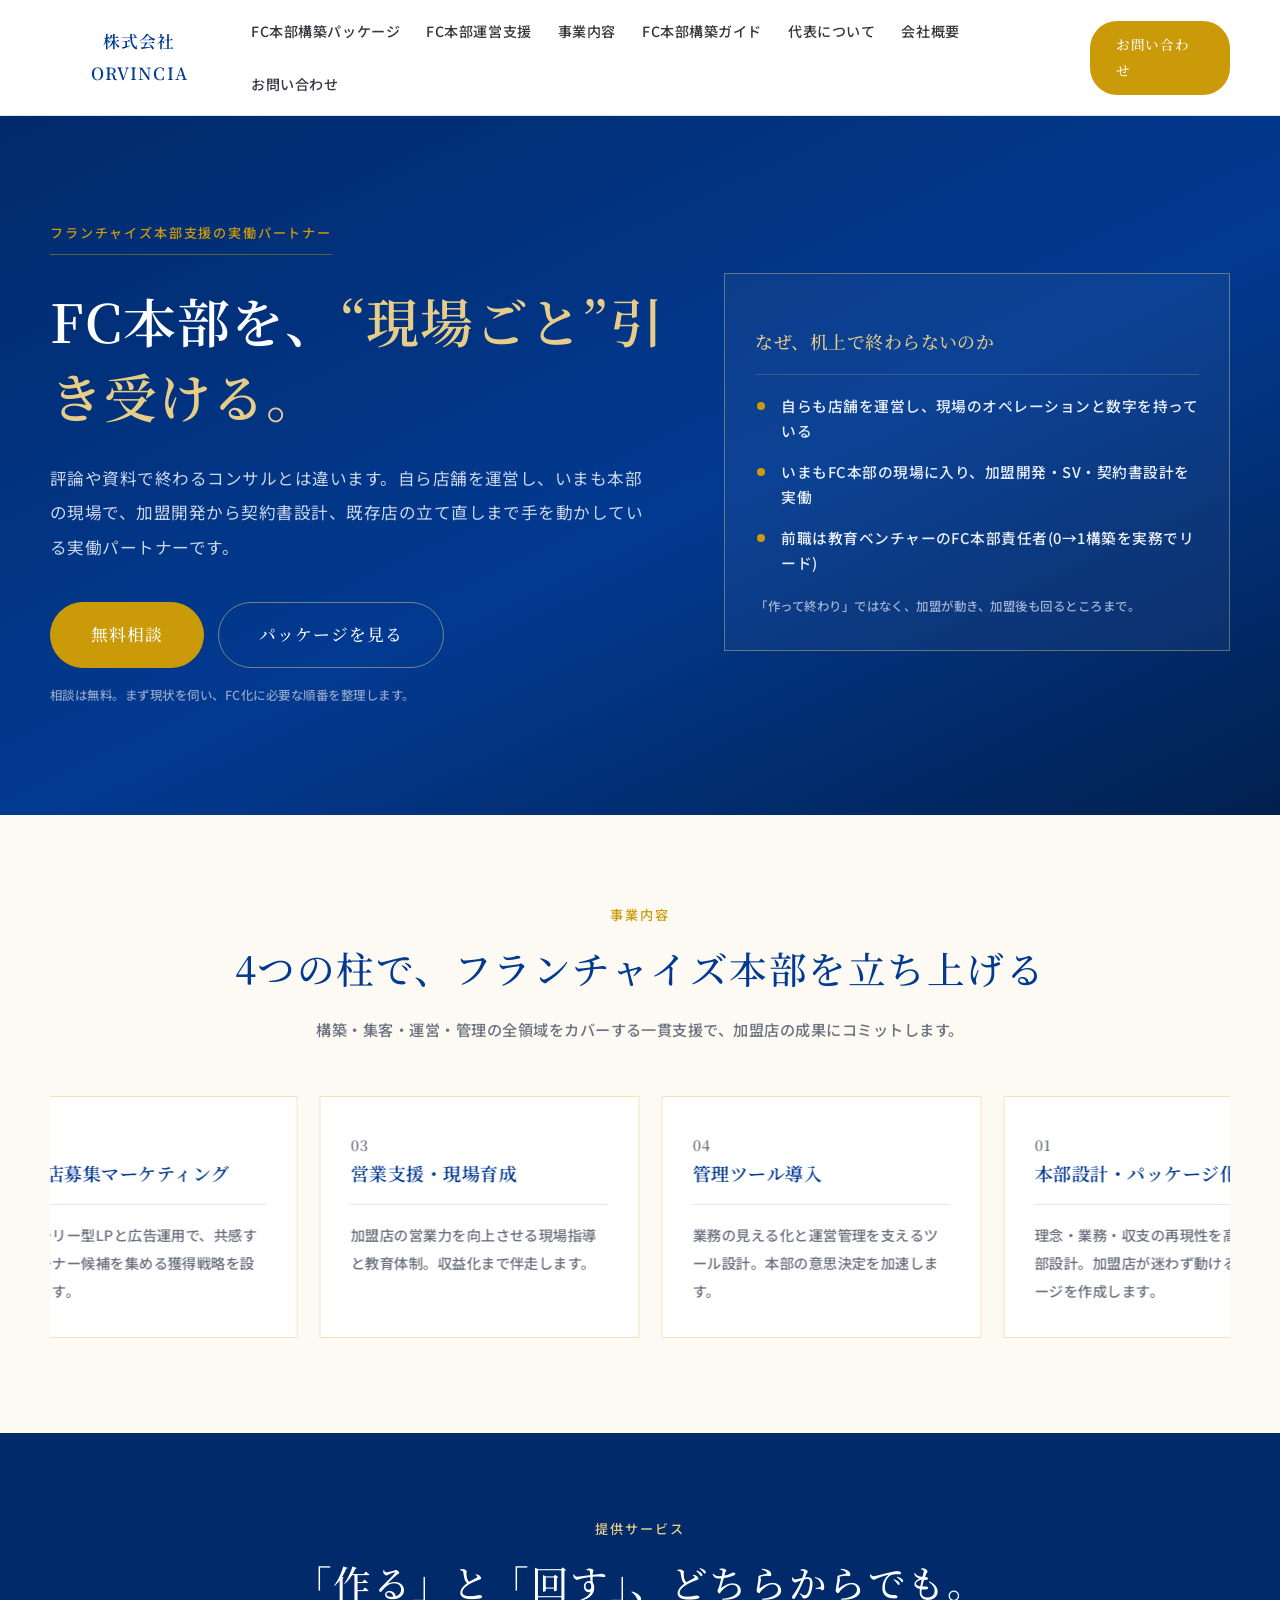
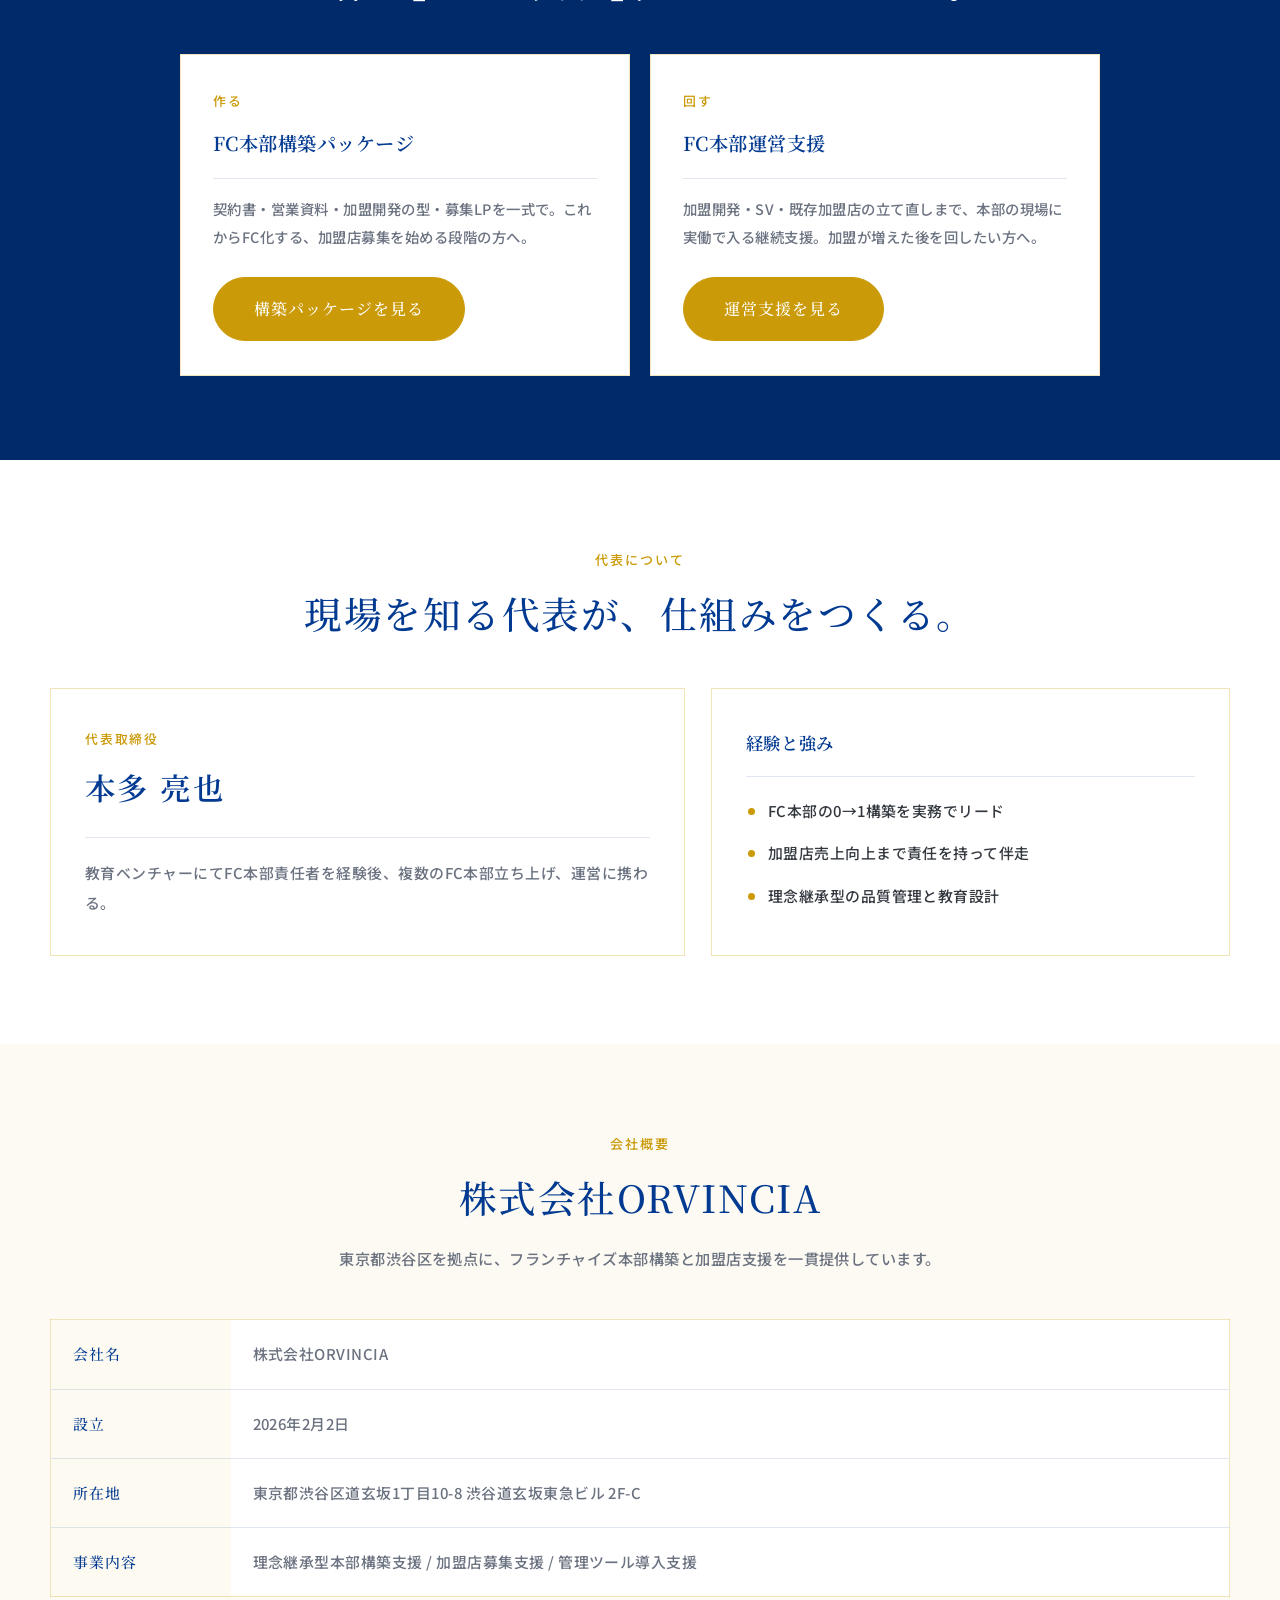
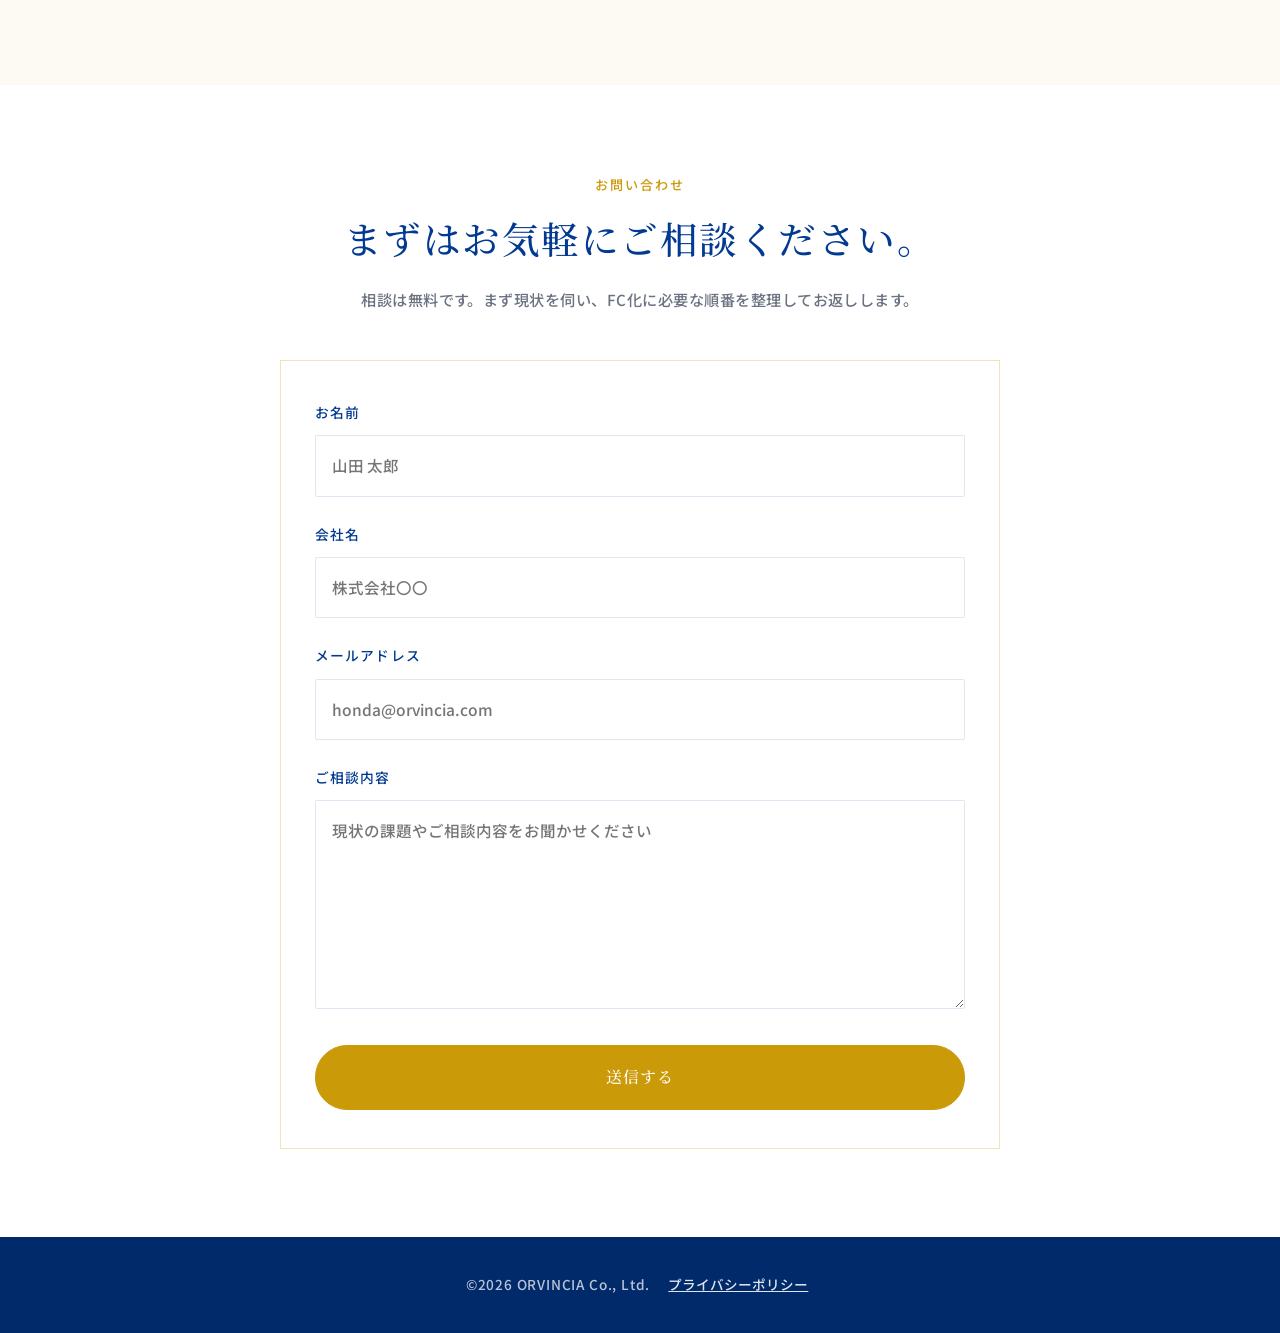
==== index.html @ 52ae0c27 "初記事公開: フランチャイズ本部の作り方(1店舗からの現実版・10ステップ) Co-Authored-By: Claude Fable 5 <noreply@anthropic.com>" ====
<!DOCTYPE html>
<html lang="ja">

<head>
  <meta charset="utf-8">
  <meta name="viewport" content="width=device-width, initial-scale=1">
  <title>フランチャイズ本部構築・運営支援を1店舗から | 株式会社ORVINCIA</title>
  <meta name="description" content="1〜数店舗からのフランチャイズ化を、契約書・営業資料・加盟開発まで実働で支援。コンサルでも制作代行でもなく、いまFC本部の現場で手を動かしている実働パートナーです。相談無料。">
  <link rel="canonical" href="https://orvincia.com/">
  <meta property="og:type" content="website">
  <meta property="og:title" content="フランチャイズ本部構築・運営支援を1店舗から | 株式会社ORVINCIA">
  <meta property="og:description" content="1〜数店舗からのフランチャイズ化を、契約書・営業資料・加盟開発まで実働で支援。相談無料。">
  <meta property="og:url" content="https://orvincia.com/">
  <meta property="og:site_name" content="株式会社ORVINCIA">
  <script type="application/ld+json">
  {
    "@context": "https://schema.org",
    "@type": "Organization",
    "name": "株式会社ORVINCIA",
    "url": "https://orvincia.com/",
    "description": "フランチャイズ本部構築・運営支援。1〜数店舗の事業者のFC化を契約書・営業資料・加盟開発まで実働で支援。",
    "foundingDate": "2026-02-02",
    "address": {
      "@type": "PostalAddress",
      "addressLocality": "渋谷区",
      "addressRegion": "東京都",
      "streetAddress": "道玄坂1丁目10-8 渋谷道玄坂東急ビル 2F-C"
    },
    "founder": { "@type": "Person", "name": "本多 亮也" },
    "contactPoint": { "@type": "ContactPoint", "email": "honda@orvincia.com", "contactType": "customer support" }
  }
  </script>
  <link rel="preconnect" href="https://fonts.googleapis.com">
  <link rel="preconnect" href="https://fonts.gstatic.com" crossorigin>
  <link href="https://fonts.googleapis.com/css2?family=Noto+Sans+JP:wght@400;500;700&family=Noto+Serif+JP:wght@400;500;600;700&display=swap" rel="stylesheet">
  <style>
    :root {
      color-scheme: light;
      font-family: "Noto Sans JP", sans-serif;
      --white: #ffffff;
      --navy: #023a91;
      --navy-d: #012a6b;
      --gold: #cb9a08;
      --gold-dark: #a67f06;
      --gold-light: #e7cd88;
      --ink: #33383f;
      --ink-soft: #6b7280;
      --iv1: #fcfaf2;
      --iv2: #faf5e6;
      --iv3: #fdfaf2;
      --line: rgba(2, 58, 145, 0.12);
      --gold-line: rgba(203, 154, 8, 0.4);
      --gold-line-soft: rgba(203, 154, 8, 0.28);
      --muted: #fdfaf2;
      --border: rgba(2, 58, 145, 0.12);
    }

    * {
      box-sizing: border-box;
    }

    html,
    body {
      margin: 0;
      min-height: 100%;
      background: var(--white);
      color: var(--ink);
      scroll-behavior: smooth;
      text-rendering: optimizeLegibility;
    }

    body {
      font-size: 16px;
      font-weight: 500;
      line-height: 1.9;
      letter-spacing: 0.03em;
      -webkit-font-smoothing: antialiased;
    }

    button,
    input,
    textarea {
      font: inherit;
    }

    a {
      color: inherit;
      text-decoration: none;
    }

    .page-width {
      width: min(1180px, calc(100% - 32px));
      margin: 0 auto;
    }

    header {
      position: sticky;
      top: 0;
      z-index: 50;
      backdrop-filter: saturate(180%) blur(8px);
      background: rgba(255, 255, 255, 0.95);
      border-bottom: 1px solid var(--line);
    }

    .header-inner {
      display: flex;
      align-items: center;
      justify-content: space-between;
      gap: 22px;
      padding: 18px 0;
    }

    .logo {
      font-family: "Noto Serif JP", serif;
      font-size: 1.05rem;
      font-weight: 600;
      letter-spacing: 0.06em;
      color: var(--navy);
      border: none;
      background: transparent;
      cursor: pointer;
    }

    .nav-links {
      display: flex;
      flex-wrap: wrap;
      gap: 26px;
      font-size: 0.88rem;
      font-weight: 500;
      letter-spacing: 0.04em;
      color: var(--ink);
    }

    .nav-links a {
      color: var(--ink);
    }

    .nav-links a:hover {
      color: var(--gold);
    }

    .nav-group-label { display: none; }

    .nav-service { color: var(--gold); font-weight: 500; }

    .header-cta {
      display: inline-flex;
      align-items: center;
      justify-content: center;
      gap: 8px;
      border-radius: 2em;
      background: var(--gold);
      color: var(--white);
      padding: 11px 26px;
      font-family: "Noto Serif JP", serif;
      font-size: 0.85rem;
      font-weight: 500;
      letter-spacing: 0.06em;
    }

    .hamburger {
      display: none;
      flex-direction: column;
      justify-content: center;
      gap: 5px;
      width: 34px;
      height: 34px;
      padding: 5px;
      background: transparent;
      border: none;
      cursor: pointer;
    }

    .hamburger span {
      display: block;
      width: 24px;
      height: 2px;
      background: var(--navy);
      border-radius: 2px;
      transition: transform 0.25s ease, opacity 0.2s ease;
    }

    .hamburger.open span:nth-child(1) { transform: translateY(7px) rotate(45deg); }
    .hamburger.open span:nth-child(2) { opacity: 0; }
    .hamburger.open span:nth-child(3) { transform: translateY(-7px) rotate(-45deg); }

    main {
      overflow: hidden;
    }

    .fv-hero {
      background: linear-gradient(155deg, #012a6b 0%, #023a91 55%, #01204f 100%);
      color: #ffffff;
      position: relative;
      overflow: hidden;
    }

    .fv-hero .fv-watermark {
      position: absolute;
      top: -5%;
      right: -2%;
      font-family: "Cormorant Garamond", serif;
      font-weight: 600;
      font-size: 32vw;
      line-height: 0.8;
      color: rgba(231, 205, 136, 0.06);
      pointer-events: none;
      user-select: none;
    }

    .fv-inner {
      position: relative;
      display: grid;
      gap: 48px;
      padding: 68px 0 82px;
    }

    .fv-kicker {
      display: inline-block;
      font-family: "Noto Sans JP", sans-serif;
      font-weight: 500;
      font-size: 0.82rem;
      letter-spacing: 0.14em;
      color: var(--gold);
      border-bottom: 1px solid rgba(203, 154, 8, 0.45);
      padding-bottom: 8px;
      margin-bottom: 28px;
    }

    .fv-h1 {
      margin: 0;
      font-family: "Noto Serif JP", serif;
      font-weight: 600;
      font-size: clamp(1.9rem, 5.4vw, 3.3rem);
      line-height: 1.42;
      letter-spacing: 0.02em;
    }

    .fv-h1 .g { color: #e7cd88; }

    .fv-sub {
      margin: 28px 0 0;
      font-size: clamp(0.92rem, 2.2vw, 1.04rem);
      line-height: 2.05;
      color: #cdd7ea;
      max-width: 600px;
      font-weight: 400;
    }

    .fv-cta {
      display: flex;
      flex-wrap: wrap;
      gap: 14px;
      margin-top: 38px;
    }

    .fv-btn {
      display: inline-block;
      font-family: "Noto Serif JP", serif;
      font-weight: 500;
      font-size: 1.05rem;
      letter-spacing: 0.06em;
      padding: 16px 40px;
      border-radius: 2em;
      background: var(--gold);
      color: #ffffff;
      border: 1px solid var(--gold);
      cursor: pointer;
      transition: background 0.2s ease;
    }

    .fv-btn:hover { background: var(--gold-dark); border-color: var(--gold-dark); }

    .fv-btn.ghost {
      background: transparent;
      border-color: rgba(231, 205, 136, 0.5);
      color: #ffffff;
    }

    .fv-note {
      margin: 16px 0 0;
      font-size: 0.78rem;
      color: #8ea1c6;
      letter-spacing: 0.04em;
    }

    .fv-cred {
      border: 1px solid rgba(231, 205, 136, 0.4);
      background: rgba(255, 255, 255, 0.04);
      padding: 32px 30px;
    }

    .fv-cred .k {
      font-family: "Noto Serif JP", serif;
      font-weight: 500;
      font-size: 1.12rem;
      color: #e7cd88;
      padding-bottom: 16px;
      margin-bottom: 18px;
      border-bottom: 1px solid rgba(231, 205, 136, 0.2);
    }

    .fv-cred ul { list-style: none; display: grid; gap: 16px; padding: 0; margin: 0; }

    .fv-cred li {
      position: relative;
      padding-left: 26px;
      font-size: 0.92rem;
      line-height: 1.7;
      color: #eaf0fb;
    }

    .fv-cred li::before {
      content: "";
      position: absolute;
      left: 2px;
      top: 9px;
      width: 8px;
      height: 8px;
      border-radius: 50%;
      background: var(--gold);
    }

    .fv-cred .note {
      margin: 20px 0 0;
      font-size: 0.78rem;
      color: #9fb0d3;
      line-height: 1.8;
    }

    @media (min-width: 900px) {
      .fv-inner {
        grid-template-columns: 1.1fr 0.9fr;
        align-items: center;
        gap: 56px;
        padding: 100px 0 108px;
      }
    }

    /* ===== sections ===== */
    main > section { padding: 88px 0; }
    .fv-hero { padding: 0; }
    .bg-iv1 { background: var(--iv1); }
    .bg-iv2 { background: var(--iv2); }

    .sec-head { text-align: center; margin-bottom: 46px; }

    .section-title {
      display: block;
      margin: 0 0 12px;
      font-size: 0.82rem;
      font-weight: 500;
      letter-spacing: 0.14em;
      color: var(--gold);
    }

    .section-headline {
      margin: 0;
      font-family: "Noto Serif JP", serif;
      font-weight: 500;
      font-size: clamp(1.5rem, 5vw, 2.35rem);
      line-height: 1.5;
      letter-spacing: 0.04em;
      color: var(--navy);
    }

    .section-subtitle {
      margin: 18px auto 0;
      max-width: 660px;
      color: var(--ink-soft);
      font-size: 0.95rem;
      line-height: 1.95;
    }

    /* ===== gold pill button ===== */
    .btn-gold {
      display: inline-block;
      background: var(--gold);
      color: var(--white);
      font-family: "Noto Serif JP", serif;
      font-weight: 500;
      font-size: 1rem;
      letter-spacing: 0.06em;
      padding: 16px 40px;
      border-radius: 2em;
      border: 1px solid var(--gold);
      cursor: pointer;
      white-space: nowrap;
      transition: background 0.2s ease;
    }

    .btn-gold:hover { background: var(--gold-dark); border-color: var(--gold-dark); }

    /* ===== carousel ===== */
    .carousel-wrapper {
      position: relative;
      overflow: hidden;
      padding: 6px 0;
      touch-action: pan-y;
      cursor: grab;
    }

    .carousel-track {
      display: flex;
      gap: 22px;
      transform: translateX(0);
      will-change: transform;
    }

    .carousel-card {
      min-width: 320px;
      max-width: 320px;
      padding: 34px 30px 32px;
      background: var(--white);
      border: 1px solid var(--gold-line-soft);
      display: flex;
      flex-direction: column;
    }

    .carousel-number {
      margin: 0 0 14px;
      font-family: "Noto Serif JP", serif;
      font-weight: 600;
      font-size: 1.5rem;
      letter-spacing: 0.08em;
      color: var(--gold);
    }

    .carousel-card h3 {
      margin: 0 0 16px;
      padding-bottom: 16px;
      border-bottom: 1px solid var(--line);
      font-family: "Noto Serif JP", serif;
      font-weight: 600;
      font-size: 1.14rem;
      line-height: 1.6;
      color: var(--navy);
    }

    .carousel-card p {
      margin: 0;
      color: var(--ink-soft);
      font-size: 0.9rem;
      line-height: 1.95;
    }

    /* ===== CTA band ===== */
    .cta-band { background: var(--navy-d); color: var(--white); padding: 58px 0; }

    .cta-band-inner {
      display: flex;
      flex-wrap: wrap;
      gap: 28px;
      align-items: center;
      justify-content: space-between;
    }

    .cta-band .section-title { color: var(--gold-light); }

    .cta-band .t {
      margin: 0 0 12px;
      font-family: "Noto Serif JP", serif;
      font-weight: 500;
      font-size: clamp(1.24rem, 3.4vw, 1.72rem);
      line-height: 1.6;
      letter-spacing: 0.03em;
    }

    .cta-band .t .g { color: var(--gold-light); }

    .cta-band .d {
      margin: 0;
      max-width: 620px;
      color: #c8d3ea;
      font-size: 0.9rem;
      line-height: 1.95;
    }

    /* ===== services band ===== */
    .svc-band { background: var(--navy-d); color: #fff; padding: 84px 0; }
    .svc-band .sec-head { text-align: center; margin-bottom: 44px; }
    .svc-band .section-title { color: var(--gold-light); }
    .svc-band .section-headline { color: #fff; }
    .svc-grid { display: grid; gap: 20px; max-width: 920px; margin: 0 auto; }
    .svc-card {
      background: #fff;
      border: 1px solid var(--gold-line-soft);
      padding: 34px 32px;
      display: flex;
      flex-direction: column;
      align-items: flex-start;
    }
    .svc-card .k {
      font-size: 0.8rem;
      letter-spacing: 0.14em;
      color: var(--gold);
      margin-bottom: 12px;
    }
    .svc-card h3 {
      margin: 0 0 16px;
      padding-bottom: 16px;
      border-bottom: 1px solid var(--line);
      width: 100%;
      font-family: "Noto Serif JP", serif;
      font-weight: 600;
      font-size: 1.2rem;
      color: var(--navy);
    }
    .svc-card p {
      margin: 0 0 26px;
      color: var(--ink-soft);
      font-size: 0.9rem;
      line-height: 1.95;
      flex: 1;
    }
    @media (min-width: 760px) {
      .svc-grid { grid-template-columns: 1fr 1fr; }
    }

    /* ===== rep / cards ===== */
    .rep-grid {
      display: grid;
      grid-template-columns: 1.1fr 0.9fr;
      gap: 26px;
      align-items: stretch;
    }

    .rep-card,
    .company-card,
    .contact-card {
      padding: 38px 34px;
      background: var(--white);
      border: 1px solid var(--gold-line-soft);
    }

    .rep-position {
      margin: 0 0 8px;
      font-size: 0.8rem;
      letter-spacing: 0.14em;
      color: var(--gold);
    }

    .rep-name {
      margin: 0 0 20px;
      padding-bottom: 20px;
      border-bottom: 1px solid var(--line);
      font-family: "Noto Serif JP", serif;
      font-weight: 600;
      font-size: 1.9rem;
      letter-spacing: 0.08em;
      color: var(--navy);
    }

    .rep-card p:last-child {
      margin: 0;
      color: var(--ink-soft);
      font-size: 0.93rem;
      line-height: 2;
    }

    .card-label {
      margin: 0 0 20px;
      padding-bottom: 16px;
      border-bottom: 1px solid var(--line);
      font-family: "Noto Serif JP", serif;
      font-weight: 600;
      font-size: 1.08rem;
      letter-spacing: 0.04em;
      color: var(--navy);
    }

    .gold-list { list-style: none; margin: 0; padding: 0; display: grid; gap: 15px; }

    .gold-list li {
      position: relative;
      padding-left: 22px;
      color: var(--ink);
      font-size: 0.93rem;
      line-height: 1.85;
    }

    .gold-list li::before {
      content: "";
      position: absolute;
      left: 2px;
      top: 11px;
      width: 7px;
      height: 7px;
      border-radius: 50%;
      background: var(--gold);
    }

    /* ===== table ===== */
    table {
      width: 100%;
      border-collapse: collapse;
      background: var(--white);
      border: 1px solid var(--gold-line-soft);
    }

    th,
    td {
      padding: 20px 22px;
      text-align: left;
      border-bottom: 1px solid var(--line);
      font-size: 0.93rem;
      line-height: 1.9;
    }

    tr:last-child th,
    tr:last-child td { border-bottom: none; }

    th {
      width: 180px;
      font-family: "Noto Serif JP", serif;
      font-weight: 500;
      letter-spacing: 0.06em;
      color: var(--navy);
      background: var(--iv3);
    }

    td { color: var(--ink-soft); }

    /* ===== form ===== */
    .contact-card label {
      display: block;
      margin-bottom: 10px;
      font-size: 0.86rem;
      font-weight: 500;
      letter-spacing: 0.08em;
      color: var(--navy);
    }

    .input-field {
      width: 100%;
      min-height: 52px;
      margin-bottom: 24px;
      border-radius: 2px;
      border: 1px solid var(--line);
      padding: 15px 16px;
      font-size: 0.97rem;
      color: var(--ink);
      background: var(--white);
      resize: vertical;
    }

    .input-field:focus {
      outline: none;
      border-color: var(--gold);
      box-shadow: 0 0 0 3px rgba(203, 154, 8, 0.14);
    }

    .form-button { width: 100%; margin-top: 4px; }

    /* ===== footer ===== */
    .footer {
      padding: 34px 0;
      background: var(--navy-d);
      color: rgba(255, 255, 255, 0.72);
      text-align: center;
      font-size: 0.85rem;
      letter-spacing: 0.06em;
    }

    .footer-link {
      border: none;
      background: none;
      color: rgba(255, 255, 255, 0.88);
      font: inherit;
      cursor: pointer;
      text-decoration: underline;
    }

    .footer-link:hover { color: var(--gold-light); }

    .modal-overlay {
      position: fixed;
      inset: 0;
      background: rgba(15, 23, 42, 0.64);
      display: flex;
      align-items: center;
      justify-content: center;
      z-index: 80;
      padding: 20px;
    }

    .modal-panel {
      width: min(760px, 100%);
      max-height: 90vh;
      overflow-y: auto;
      background: #ffffff;
      border-radius: 28px;
      padding: 32px;
      box-shadow: 0 28px 80px rgba(15, 23, 42, 0.18);
    }

    .modal-close {
      border: none;
      background: none;
      color: rgba(15, 23, 42, 0.7);
      font-size: 1.1rem;
      cursor: pointer;
      position: absolute;
      right: 22px;
      top: 22px;
    }

    .modal-panel h2,
    .modal-panel h3 {
      margin: 0 0 16px;
      font-family: "Noto Serif JP", serif;
      font-weight: 600;
      color: var(--navy);
    }

    .modal-panel p,
    .modal-panel li {
      color: var(--ink);
      line-height: 1.9;
    }

    .modal-panel ul {
      margin: 12px 0 0;
      padding-left: 1.2rem;
    }

    .fade-in {
      opacity: 0;
      transform: translateY(24px);
      transition: opacity 0.8s ease, transform 0.8s ease;
    }

    .fade-in.visible {
      opacity: 1;
      transform: translateY(0);
    }

    @keyframes slide {
      from {
        transform: translateX(0);
      }
      to {
        transform: translateX(-50%);
      }
    }

    @keyframes pulse-ring {
      0% {
        transform: scale(0.96);
        opacity: 0.72;
      }
      50% {
        transform: scale(1.05);
        opacity: 0.32;
      }
      100% {
        transform: scale(0.96);
        opacity: 0.72;
      }
    }

    @media (max-width: 980px) {
      .rep-grid {
        grid-template-columns: 1fr;
      }

      .carousel-card {
        min-width: 100%;
      }
    }

    @media (max-width: 720px) {
      .header-inner {
        flex-direction: row;
        align-items: center;
        justify-content: space-between;
        padding: 14px 0;
      }

      .hamburger { display: flex; }

      .header-cta { display: none; }

      .nav-links {
        position: absolute;
        top: 100%;
        left: 0;
        right: 0;
        flex-direction: column;
        gap: 0;
        background: #ffffff;
        border-bottom: 1px solid var(--border);
        box-shadow: 0 22px 44px rgba(15, 23, 42, 0.10);
        padding: 4px 0;
        max-height: 0;
        overflow: hidden;
        opacity: 0;
        visibility: hidden;
        transition: max-height 0.3s ease, opacity 0.25s ease;
      }

      .nav-links.open {
        max-height: 470px;
        opacity: 1;
        visibility: visible;
      }

      .nav-links a {
        padding: 15px 24px;
        border-top: 1px solid var(--border);
      }

      .nav-links a:first-child { border-top: none; }

      .nav-group-label {
        display: block;
        padding: 15px 24px 4px;
        font-size: 0.72rem;
        font-weight: 500;
        letter-spacing: 0.12em;
        color: var(--ink-soft);
      }

      .nav-links a.nav-service {
        border-top: none;
        padding-top: 4px;
        color: var(--gold);
      }

      .nav-links a.nav-service::after { content: " →"; }

      main > section { padding: 62px 0; }

      .rep-card,
      .company-card,
      .contact-card { padding: 30px 24px; }

      .cta-band-inner { gap: 22px; }

      th, td { display: block; width: 100%; }
      th { border-bottom: none; padding-bottom: 6px; }
      td { padding-top: 0; }
    }
  </style>
</head>

<body>
  <header>
    <div class="page-width header-inner">
      <button class="logo" onclick="window.scrollTo({ top: 0, behavior: 'smooth' })">株式会社ORVINCIA</button>
      <button class="hamburger" id="hamburger" aria-label="メニュー" aria-expanded="false" onclick="toggleMenu()"><span></span><span></span><span></span></button>
      <nav class="nav-links" id="navLinks">
        <span class="nav-group-label">提供サービス</span>
        <a href="/fc-package/" class="nav-service">FC本部構築パッケージ</a>
        <a href="/fc-support/" class="nav-service">FC本部運営支援</a>
        <a href="#services" onclick="closeMenu()">事業内容</a>
        <a href="/guide/">FC本部構築ガイド</a>
        <a href="#rep" onclick="closeMenu()">代表について</a>
        <a href="#company" onclick="closeMenu()">会社概要</a>
        <a href="#contact" onclick="closeMenu()">お問い合わせ</a>
      </nav>
      <a href="#contact" class="header-cta">お問い合わせ</a>
    </div>
  </header>

  <main>
    <section class="fv-hero">
      <div class="page-width fv-inner">
        <div>
          <span class="fv-kicker">フランチャイズ本部支援の実働パートナー</span>
          <h1 class="fv-h1">FC本部を、<span class="g">&ldquo;現場ごと&rdquo;引き受ける。</span></h1>
          <p class="fv-sub">評論や資料で終わるコンサルとは違います。自ら店舗を運営し、いまも本部の現場で、加盟開発から契約書設計、既存店の立て直しまで手を動かしている実働パートナーです。</p>
          <div class="fv-cta">
            <button class="fv-btn" onclick="document.getElementById('contact').scrollIntoView({ behavior: 'smooth' })">無料相談</button>
            <a class="fv-btn ghost" href="/fc-package/">パッケージを見る</a>
          </div>
          <p class="fv-note">相談は無料。まず現状を伺い、FC化に必要な順番を整理します。</p>
        </div>
        <div class="fv-cred">
          <p class="k">なぜ、机上で終わらないのか</p>
          <ul>
            <li>自らも店舗を運営し、現場のオペレーションと数字を持っている</li>
            <li>いまもFC本部の現場に入り、加盟開発・SV・契約書設計を実働</li>
            <li>前職は教育ベンチャーのFC本部責任者(0→1構築を実務でリード)</li>
          </ul>
          <p class="note">「作って終わり」ではなく、加盟が動き、加盟後も回るところまで。</p>
        </div>
      </div>
    </section>

    <section id="services" class="bg-iv1">
      <div class="page-width">
        <div class="fade-in sec-head">
          <span class="section-title">事業内容</span>
          <h2 class="section-headline">4つの柱で、フランチャイズ本部を立ち上げる</h2>
          <p class="section-subtitle">構築・集客・運営・管理の全領域をカバーする一貫支援で、加盟店の成果にコミットします。</p>
        </div>

        <div class="carousel-wrapper fade-in">
          <div class="carousel-track" id="carousel-track">
            <article class="carousel-card">
              <p class="carousel-number">01</p>
              <h3>本部設計・パッケージ化</h3>
              <p>理念・業務・収支の再現性を高める本部設計。加盟店が迷わず動けるパッケージを作成します。</p>
            </article>
            <article class="carousel-card">
              <p class="carousel-number">02</p>
              <h3>加盟店募集マーケティング</h3>
              <p>ストーリー型LPと広告運用で、共感するオーナー候補を集める獲得戦略を設計します。</p>
            </article>
            <article class="carousel-card">
              <p class="carousel-number">03</p>
              <h3>営業支援・現場育成</h3>
              <p>加盟店の営業力を向上させる現場指導と教育体制。収益化まで伴走します。</p>
            </article>
            <article class="carousel-card">
              <p class="carousel-number">04</p>
              <h3>管理ツール導入</h3>
              <p>業務の見える化と運営管理を支えるツール設計。本部の意思決定を加速します。</p>
            </article>
            <article class="carousel-card">
              <p class="carousel-number">01</p>
              <h3>本部設計・パッケージ化</h3>
              <p>理念・業務・収支の再現性を高める本部設計。加盟店が迷わず動けるパッケージを作成します。</p>
            </article>
            <article class="carousel-card">
              <p class="carousel-number">02</p>
              <h3>加盟店募集マーケティング</h3>
              <p>ストーリー型LPと広告運用で、共感するオーナー候補を集める獲得戦略を設計します。</p>
            </article>
          </div>
        </div>
      </div>
    </section>

    <section class="svc-band">
      <div class="page-width">
        <div class="fade-in sec-head">
          <span class="section-title">提供サービス</span>
          <h2 class="section-headline">「作る」と「回す」、どちらからでも。</h2>
        </div>
        <div class="svc-grid fade-in">
          <div class="svc-card">
            <span class="k">作る</span>
            <h3>FC本部構築パッケージ</h3>
            <p>契約書・営業資料・加盟開発の型・募集LPを一式で。これからFC化する、加盟店募集を始める段階の方へ。</p>
            <a href="/fc-package/" class="btn-gold">構築パッケージを見る</a>
          </div>
          <div class="svc-card">
            <span class="k">回す</span>
            <h3>FC本部運営支援</h3>
            <p>加盟開発・SV・既存加盟店の立て直しまで、本部の現場に実働で入る継続支援。加盟が増えた後を回したい方へ。</p>
            <a href="/fc-support/" class="btn-gold">運営支援を見る</a>
          </div>
        </div>
      </div>
    </section>

    <section id="rep">
      <div class="page-width">
        <div class="fade-in sec-head">
          <span class="section-title">代表について</span>
          <h2 class="section-headline">現場を知る代表が、仕組みをつくる。</h2>
        </div>
        <div class="rep-grid fade-in">
          <div class="rep-card">
            <p class="rep-position">代表取締役</p>
            <p class="rep-name">本多 亮也</p>
            <p>教育ベンチャーにてFC本部責任者を経験後、複数のFC本部立ち上げ、運営に携わる。</p>
          </div>
          <div class="company-card">
            <p class="card-label">経験と強み</p>
            <ul class="gold-list">
              <li>FC本部の0→1構築を実務でリード</li>
              <li>加盟店売上向上まで責任を持って伴走</li>
              <li>理念継承型の品質管理と教育設計</li>
            </ul>
          </div>
        </div>
      </div>
    </section>

    <section id="company" class="bg-iv1">
      <div class="page-width">
        <div class="fade-in sec-head">
          <span class="section-title">会社概要</span>
          <h2 class="section-headline">株式会社ORVINCIA</h2>
          <p class="section-subtitle">東京都渋谷区を拠点に、フランチャイズ本部構築と加盟店支援を一貫提供しています。</p>
        </div>
        <div class="fade-in">
          <table>
            <tr><th>会社名</th><td>株式会社ORVINCIA</td></tr>
            <tr><th>設立</th><td>2026年2月2日</td></tr>
            <tr><th>所在地</th><td>東京都渋谷区道玄坂1丁目10-8 渋谷道玄坂東急ビル 2F-C</td></tr>
            <tr><th>事業内容</th><td>理念継承型本部構築支援 / 加盟店募集支援 / 管理ツール導入支援</td></tr>
          </table>
        </div>
      </div>
    </section>

    <section id="contact">
      <div class="page-width">
        <div class="fade-in sec-head">
          <span class="section-title">お問い合わせ</span>
          <h2 class="section-headline">まずはお気軽にご相談ください。</h2>
          <p class="section-subtitle">相談は無料です。まず現状を伺い、FC化に必要な順番を整理してお返しします。</p>
        </div>
        <div class="fade-in contact-card" style="max-width:720px;margin:0 auto">
          <form action="https://formspree.io/f/mkoplpod" method="POST">
            <label for="name">お名前</label>
            <input id="name" class="input-field" type="text" name="name" placeholder="山田 太郎" required>

            <label for="company">会社名</label>
            <input id="company" class="input-field" type="text" name="company" placeholder="株式会社〇〇">

            <label for="email">メールアドレス</label>
            <input id="email" class="input-field" type="email" name="email" placeholder="honda@orvincia.com" required>

            <label for="message">ご相談内容</label>
            <textarea id="message" class="input-field" name="message" rows="6" placeholder="現状の課題やご相談内容をお聞かせください" required></textarea>

            <button type="submit" class="btn-gold form-button">送信する</button>
          </form>
        </div>
      </div>
    </section>
  </main>

  <footer class="footer">
    <div class="page-width" style="display:flex;flex-wrap:wrap;align-items:center;justify-content:center;gap:12px;">©2026 ORVINCIA Co., Ltd. <button class="footer-link" onclick="openPrivacyModal()">プライバシーポリシー</button></div>
  </footer>

  <div id="modal-container"></div>

  <script>
    function toggleMenu() {
      var h = document.getElementById('hamburger');
      var n = document.getElementById('navLinks');
      var open = n.classList.toggle('open');
      h.classList.toggle('open');
      h.setAttribute('aria-expanded', open ? 'true' : 'false');
    }
    function closeMenu() {
      document.getElementById('navLinks').classList.remove('open');
      var h = document.getElementById('hamburger');
      h.classList.remove('open');
      h.setAttribute('aria-expanded', 'false');
    }
    const header = document.querySelector('header');
    window.addEventListener('scroll', () => {
      header.style.boxShadow = window.scrollY > 18 ? '0 12px 30px rgba(15, 23, 42, 0.08)' : 'none';
    });

    const fadeElements = document.querySelectorAll('.fade-in');
    const observer = new IntersectionObserver((entries) => {
      entries.forEach((entry) => {
        if (entry.isIntersecting) {
          entry.target.classList.add('visible');
        }
      });
    }, { threshold: 0.18 });
    fadeElements.forEach((el) => observer.observe(el));

    const track = document.getElementById('carousel-track');
    const wrapper = document.querySelector('.carousel-wrapper');
    const cards = Array.from(track.querySelectorAll('.carousel-card'));
    const visibleCount = 4;
    const originalCards = cards.slice(0, visibleCount);
    const originalWidth = originalCards.reduce((sum, card, index) => sum + card.offsetWidth + (index < originalCards.length - 1 ? 24 : 0), 0);
    let currentX = 0;
    let startX = 0;
    let baseX = 0;
    let isDragging = false;
    let animationFrameId = null;
    const autoSpeed = originalWidth / 30;

    function normalizeX(x) {
      if (x <= -originalWidth) {
        return x + originalWidth;
      }
      if (x >= 0) {
        return x - originalWidth;
      }
      return x;
    }

    function setTrackX(x) {
      currentX = normalizeX(x);
      track.style.transform = `translateX(${currentX}px)`;
    }

    function animate(time) {
      if (!animate.lastTime) animate.lastTime = time;
      const delta = (time - animate.lastTime) / 1000;
      animate.lastTime = time;
      if (!isDragging) {
        setTrackX(currentX - autoSpeed * delta);
      }
      animationFrameId = requestAnimationFrame(animate);
    }

    function startDrag(event) {
      isDragging = true;
      wrapper.style.cursor = 'grabbing';
      startX = event.clientX;
      baseX = currentX;
      if ('pointerId' in event) {
        event.target.setPointerCapture(event.pointerId);
      }
    }

    function moveDrag(event) {
      if (!isDragging) return;
      const delta = event.clientX - startX;
      setTrackX(baseX + delta);
    }

    function endDrag() {
      isDragging = false;
      wrapper.style.cursor = 'grab';
    }

    wrapper.addEventListener('pointerdown', (event) => {
      if (event.pointerType === 'mouse' || event.pointerType === 'touch') {
        startDrag(event);
      }
    });
    wrapper.addEventListener('mousedown', startDrag);
    wrapper.addEventListener('touchstart', (event) => {
      if (event.touches.length === 1) {
        startDrag(event.touches[0]);
      }
    });
    wrapper.addEventListener('pointermove', moveDrag);
    wrapper.addEventListener('touchmove', (event) => {
      if (event.touches.length === 1) {
        moveDrag(event.touches[0]);
      }
    }, { passive: false });
    wrapper.addEventListener('pointerup', endDrag);
    wrapper.addEventListener('touchend', endDrag);
    wrapper.addEventListener('pointercancel', endDrag);
    wrapper.addEventListener('pointerleave', endDrag);

    requestAnimationFrame(animate);

    const lines = document.querySelectorAll('.animated-line');
    lines.forEach((line, index) => {
      line.style.strokeDasharray = line.getTotalLength();
      line.style.strokeDashoffset = line.getTotalLength();
      line.style.animation = `draw 1.2s ease forwards ${index * 0.18 + 0.2}s`;
    });

    const styleSheet = document.createElement('style');
    styleSheet.textContent = `@keyframes draw { to { stroke-dashoffset: 0; } }`;
    document.head.appendChild(styleSheet);

    function openPrivacyModal() {
      const modalHtml = `
        <div class="modal-overlay" onclick="closeModal()">
          <div class="modal-panel" onclick="event.stopPropagation()">
            <button class="modal-close" onclick="closeModal()">×</button>
            <h2>プライバシーポリシー</h2>
            <p>株式会社ORVINCIA（以下「当社」）は、以下の方針で個人情報を取り扱います。</p>
            <h3>取得情報</h3>
            <ul>
              <li>氏名</li>
              <li>社名</li>
              <li>メールアドレス</li>
              <li>お問い合わせ内容</li>
            </ul>
            <h3>利用目的</h3>
            <p>取得した情報はお問い合わせ対応の目的でのみ利用します。</p>
            <h3>第三者提供</h3>
            <p>法令に基づく場合を除き、第三者提供は行いません。</p>
            <h3>お問い合わせ</h3>
            <p>honda@orvincia.com</p>
          </div>
        </div>
      `;
      document.getElementById('modal-container').innerHTML = modalHtml;
      document.body.style.overflow = 'hidden';
    }

    function closeModal() {
      document.getElementById('modal-container').innerHTML = '';
      document.body.style.overflow = '';
    }

    window.addEventListener('keydown', (event) => {
      if (event.key === 'Escape') {
        closeModal();
      }
    });
  </script>
</body>

</html>
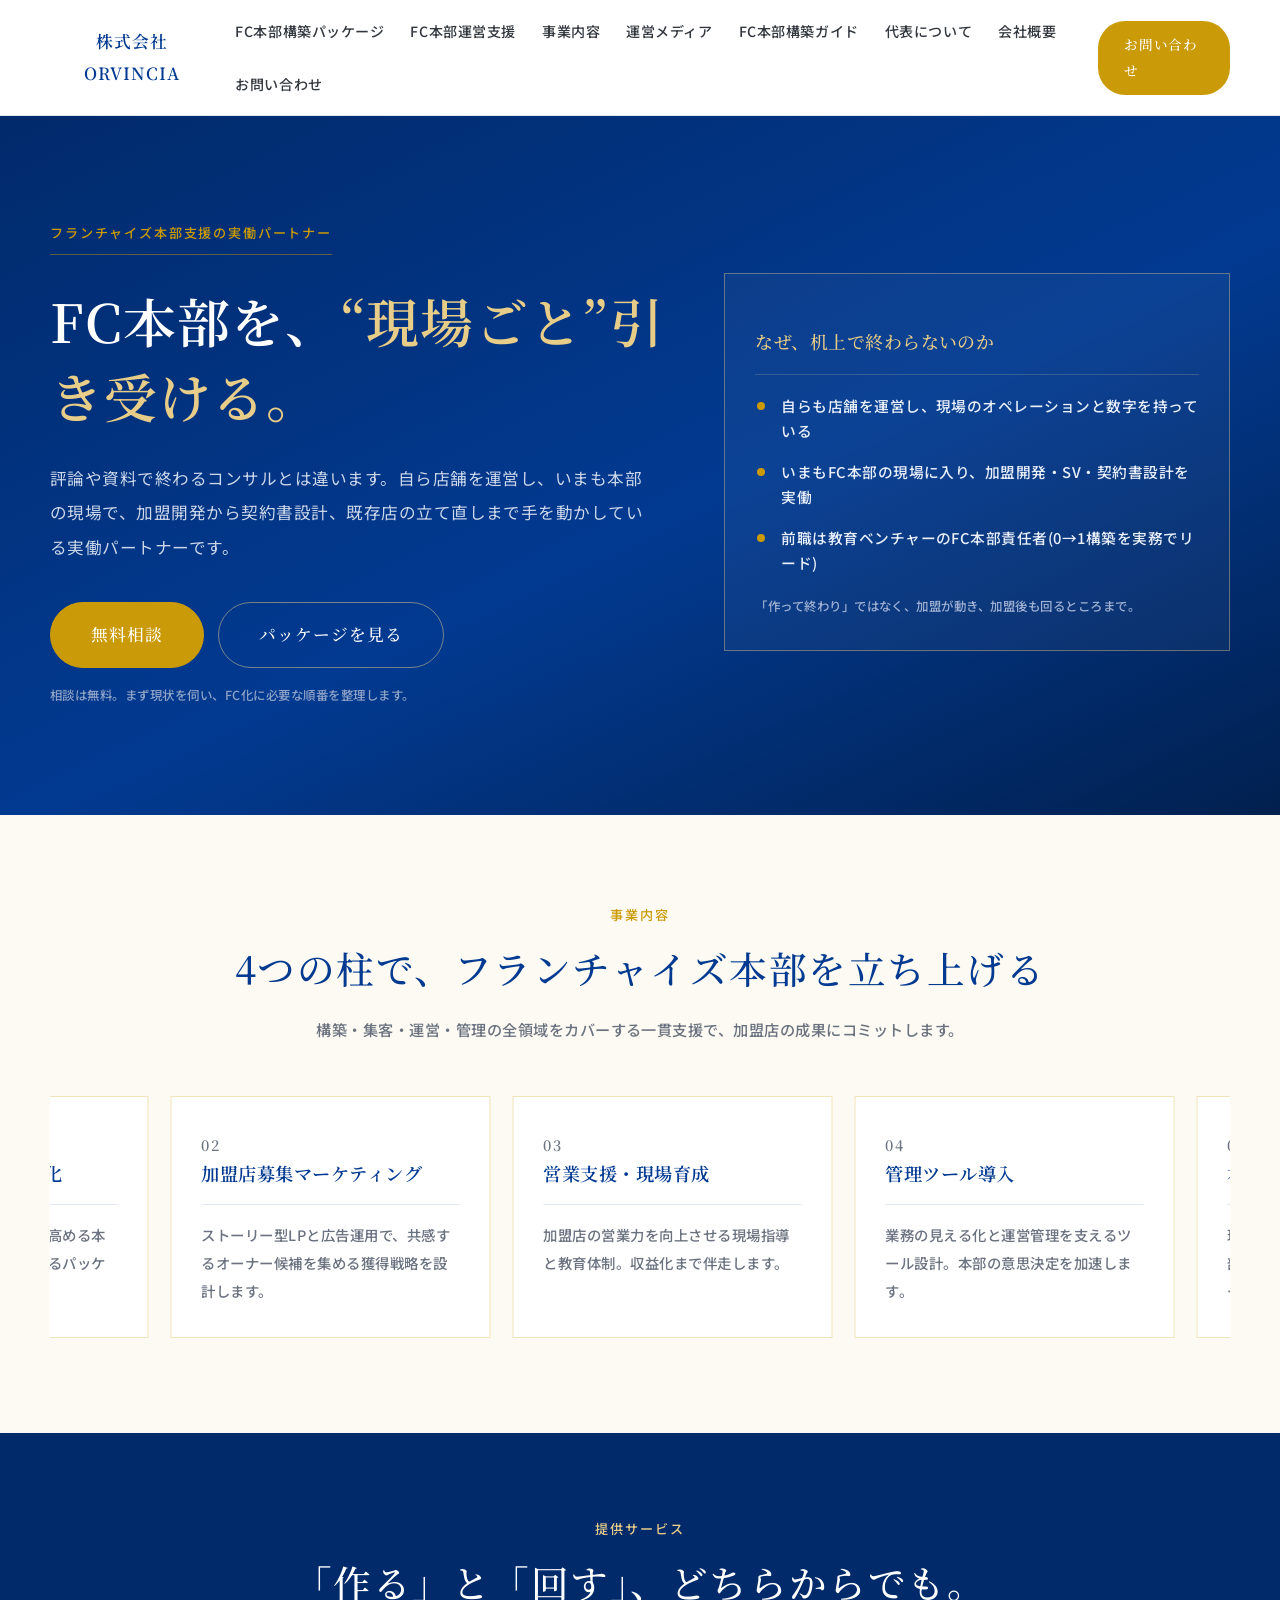
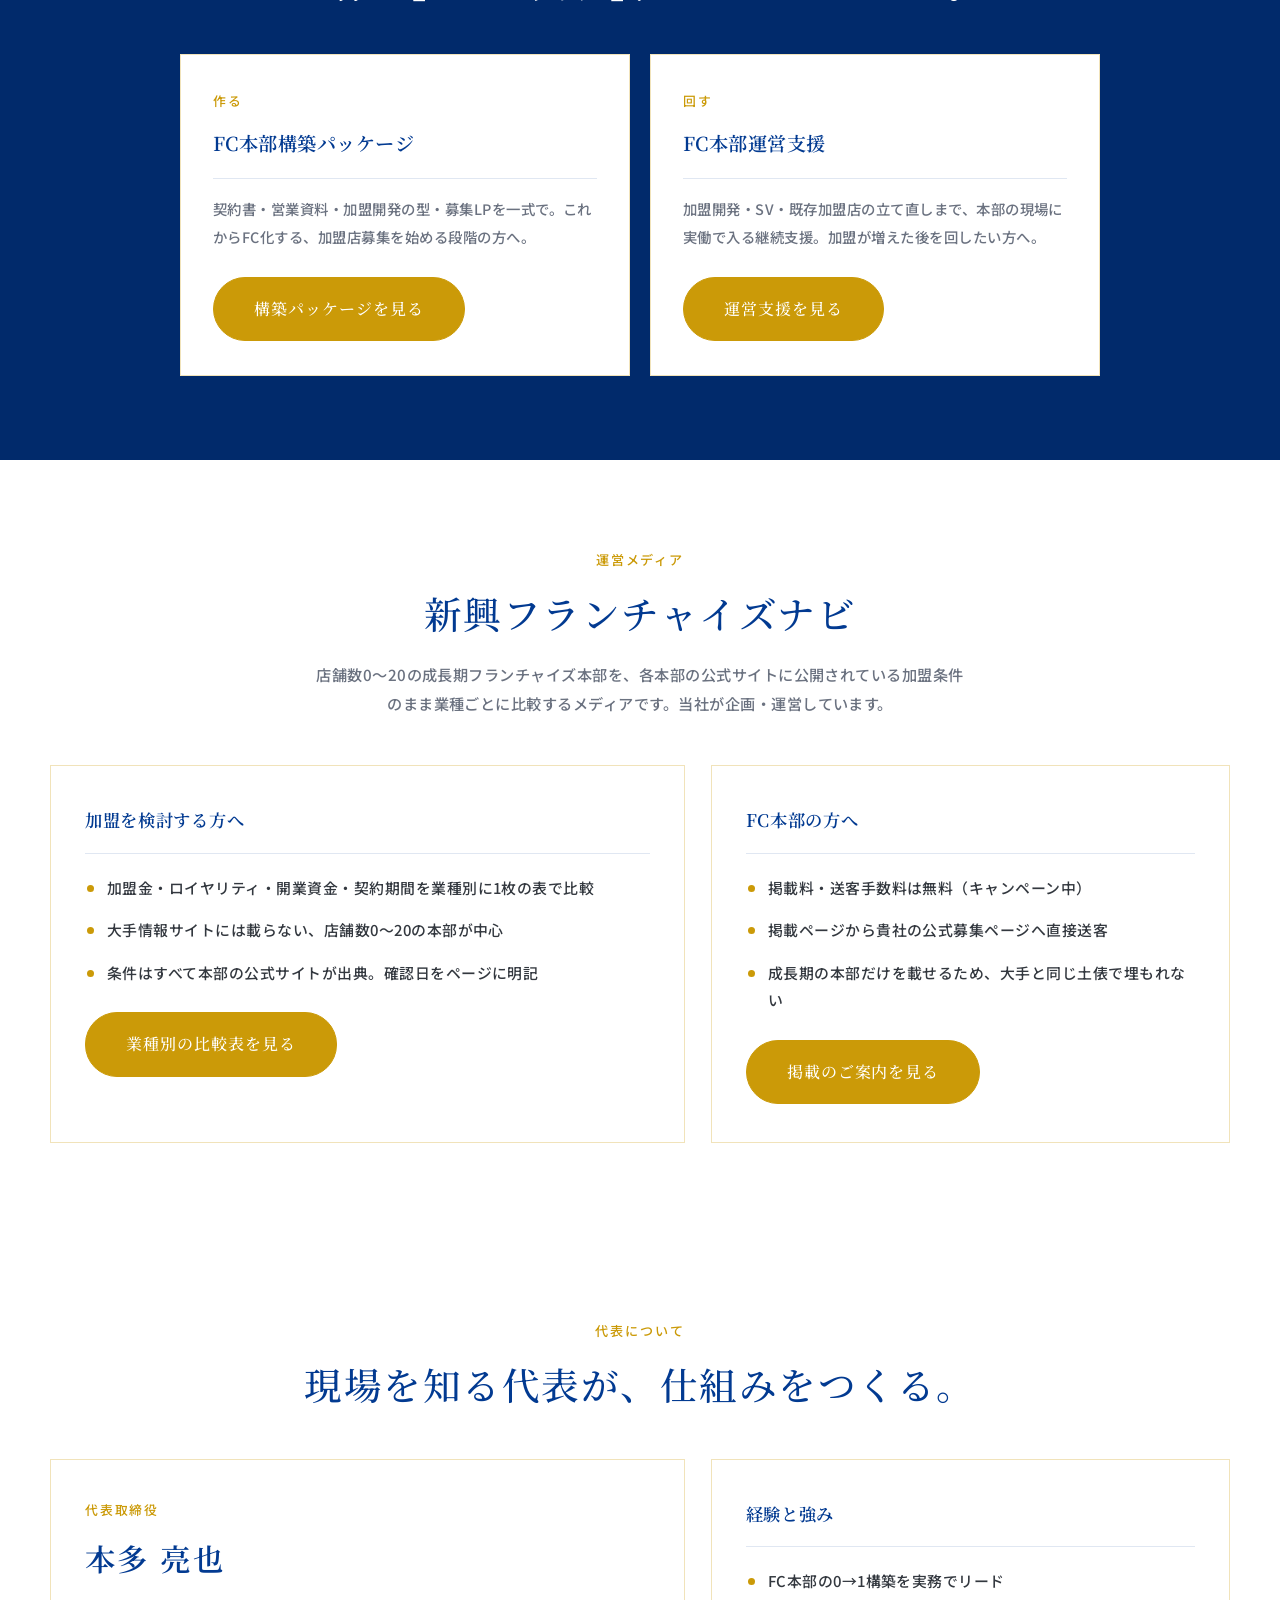
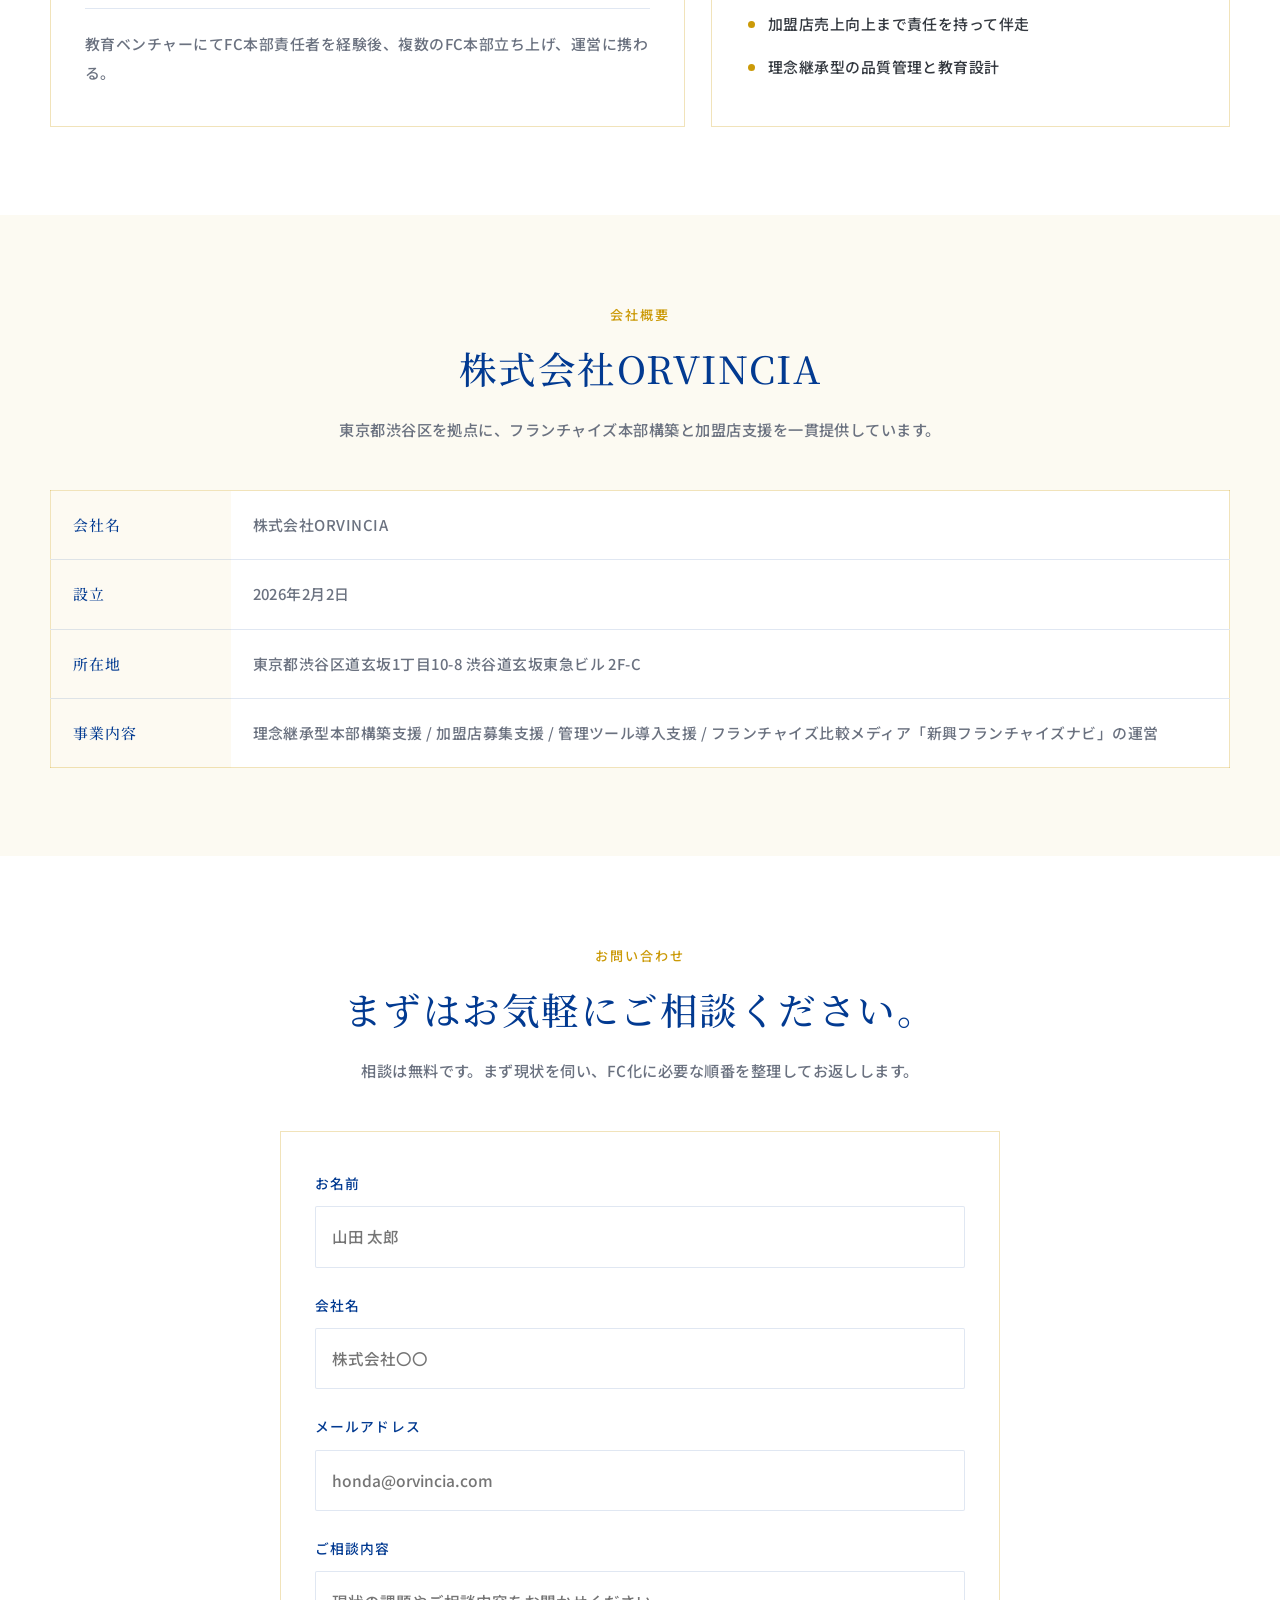
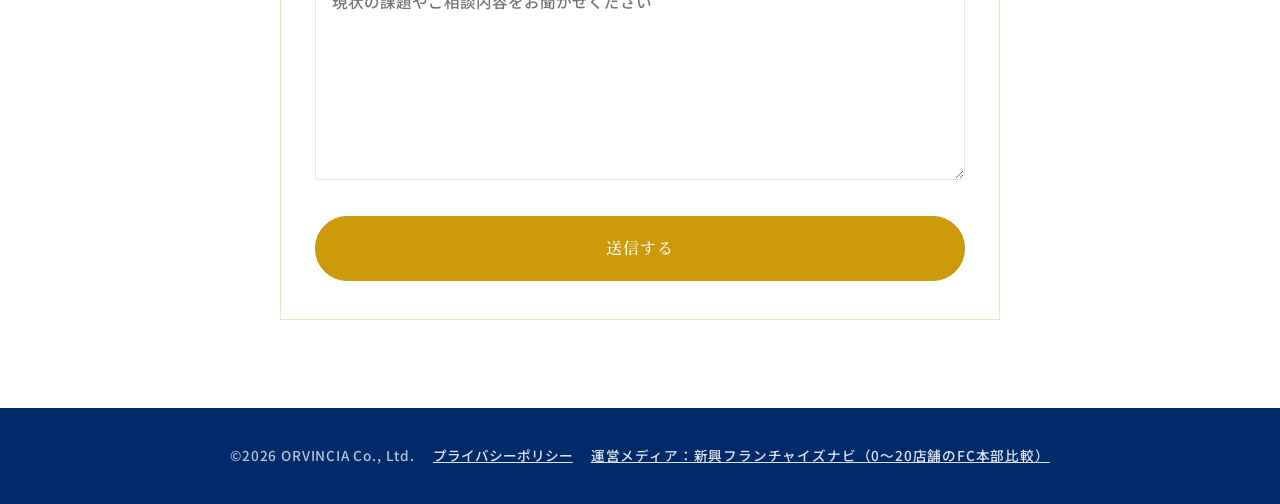
==== commit 970a2c73: "運営メディア「新興フランチャイズナビ」の紹介セクションとリンクを追加（トップ）" ====
--- a/index.html
+++ b/index.html
@@ -854,6 +854,7 @@
         <a href="/fc-package/" class="nav-service">FC本部構築パッケージ</a>
         <a href="/fc-support/" class="nav-service">FC本部運営支援</a>
         <a href="#services" onclick="closeMenu()">事業内容</a>
+        <a href="#media" onclick="closeMenu()">運営メディア</a>
         <a href="/guide/">FC本部構築ガイド</a>
         <a href="#rep" onclick="closeMenu()">代表について</a>
         <a href="#company" onclick="closeMenu()">会社概要</a>
@@ -956,6 +957,36 @@
       </div>
     </section>
 
+    <section id="media">
+      <div class="page-width">
+        <div class="fade-in sec-head">
+          <span class="section-title">運営メディア</span>
+          <h2 class="section-headline">新興フランチャイズナビ</h2>
+          <p class="section-subtitle">店舗数0〜20の成長期フランチャイズ本部を、各本部の公式サイトに公開されている加盟条件のまま業種ごとに比較するメディアです。当社が企画・運営しています。</p>
+        </div>
+        <div class="rep-grid fade-in">
+          <div class="company-card">
+            <p class="card-label">加盟を検討する方へ</p>
+            <ul class="gold-list">
+              <li>加盟金・ロイヤリティ・開業資金・契約期間を業種別に1枚の表で比較</li>
+              <li>大手情報サイトには載らない、店舗数0〜20の本部が中心</li>
+              <li>条件はすべて本部の公式サイトが出典。確認日をページに明記</li>
+            </ul>
+            <p style="margin:26px 0 0;"><a href="https://fcnavi.orvincia.com/compare" class="btn-gold">業種別の比較表を見る</a></p>
+          </div>
+          <div class="company-card">
+            <p class="card-label">FC本部の方へ</p>
+            <ul class="gold-list">
+              <li>掲載料・送客手数料は無料（キャンペーン中）</li>
+              <li>掲載ページから貴社の公式募集ページへ直接送客</li>
+              <li>成長期の本部だけを載せるため、大手と同じ土俵で埋もれない</li>
+            </ul>
+            <p style="margin:26px 0 0;"><a href="https://fcnavi.orvincia.com/for-franchisors" class="btn-gold">掲載のご案内を見る</a></p>
+          </div>
+        </div>
+      </div>
+    </section>
+
     <section id="rep">
       <div class="page-width">
         <div class="fade-in sec-head">
@@ -992,7 +1023,7 @@
             <tr><th>会社名</th><td>株式会社ORVINCIA</td></tr>
             <tr><th>設立</th><td>2026年2月2日</td></tr>
             <tr><th>所在地</th><td>東京都渋谷区道玄坂1丁目10-8 渋谷道玄坂東急ビル 2F-C</td></tr>
-            <tr><th>事業内容</th><td>理念継承型本部構築支援 / 加盟店募集支援 / 管理ツール導入支援</td></tr>
+            <tr><th>事業内容</th><td>理念継承型本部構築支援 / 加盟店募集支援 / 管理ツール導入支援 / フランチャイズ比較メディア「<a href="https://fcnavi.orvincia.com/">新興フランチャイズナビ</a>」の運営</td></tr>
           </table>
         </div>
       </div>
@@ -1027,7 +1058,7 @@
   </main>
 
   <footer class="footer">
-    <div class="page-width" style="display:flex;flex-wrap:wrap;align-items:center;justify-content:center;gap:12px;">©2026 ORVINCIA Co., Ltd. <button class="footer-link" onclick="openPrivacyModal()">プライバシーポリシー</button></div>
+    <div class="page-width" style="display:flex;flex-wrap:wrap;align-items:center;justify-content:center;gap:12px;">©2026 ORVINCIA Co., Ltd. <button class="footer-link" onclick="openPrivacyModal()">プライバシーポリシー</button> <a class="footer-link" href="https://fcnavi.orvincia.com/">運営メディア：新興フランチャイズナビ（0〜20店舗のFC本部比較）</a></div>
   </footer>
 
   <div id="modal-container"></div>
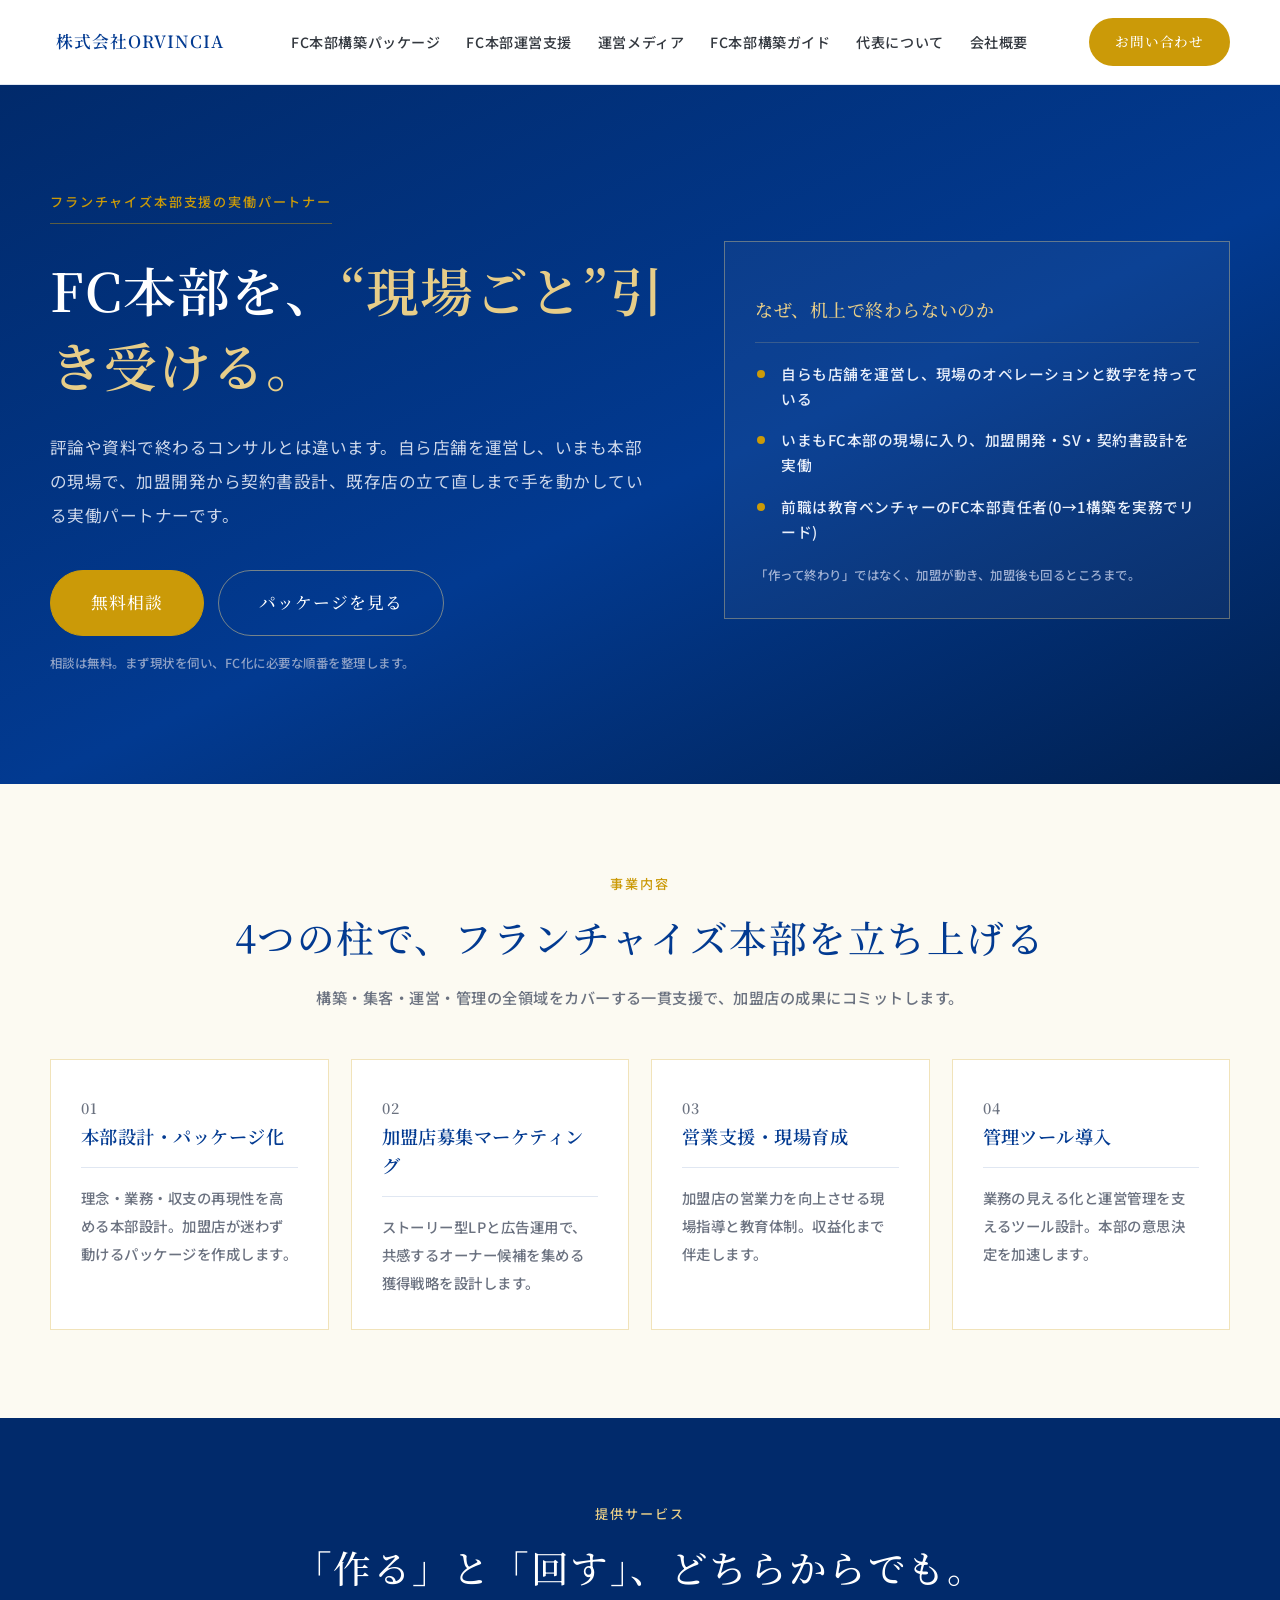
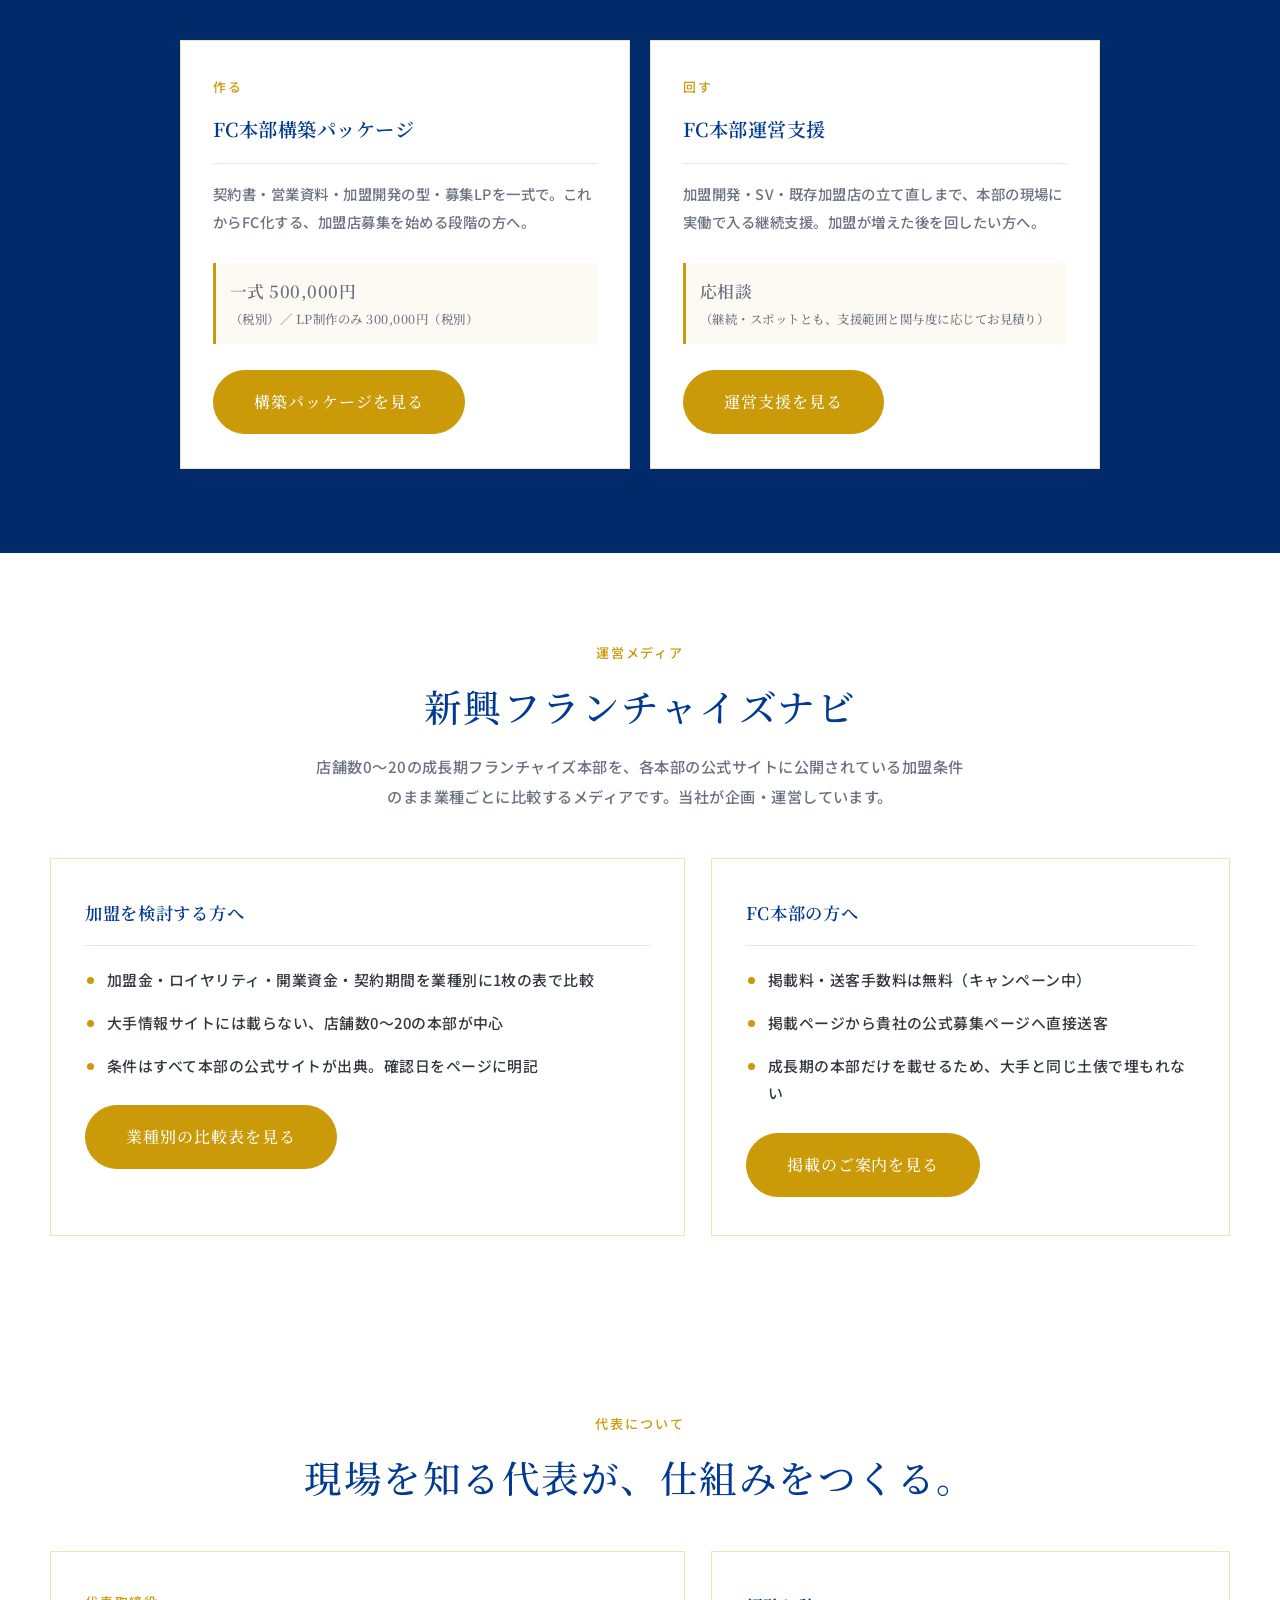
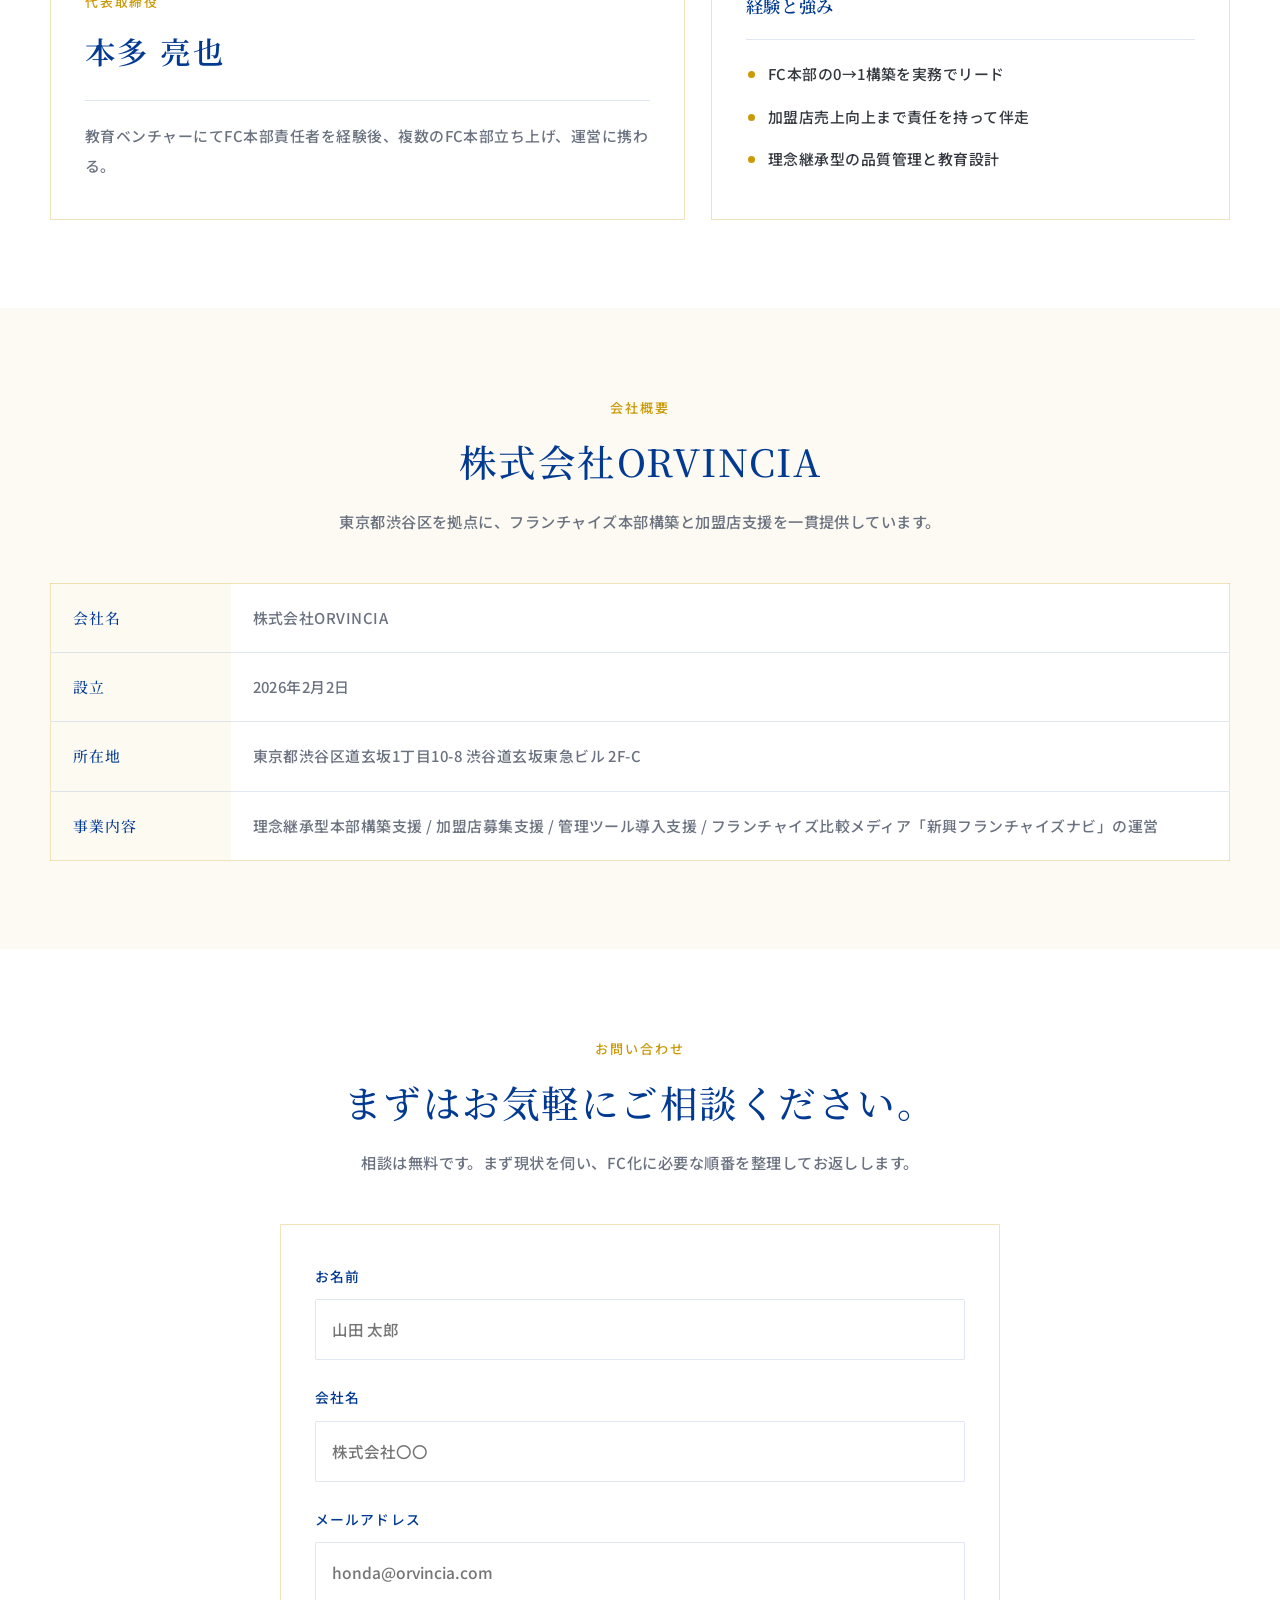
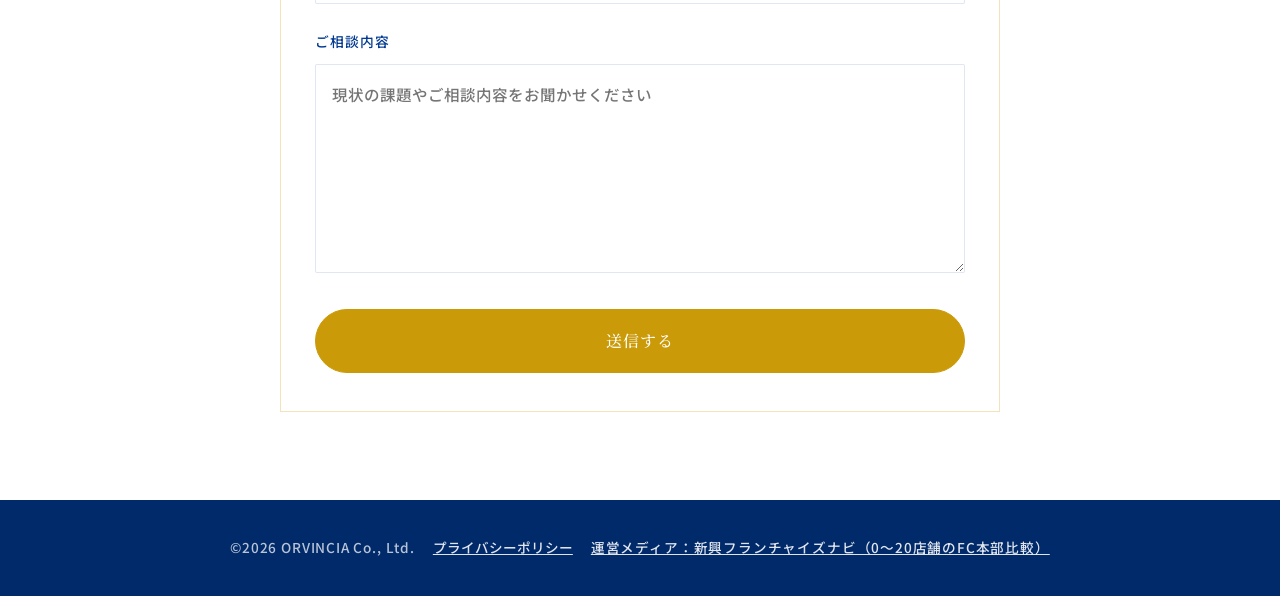
==== commit 0bc1c5bd: "トップ改善: 事業内容を4枚グリッド化、ヘッダー整理、価格表示、OGP画像追加" ====
--- a/index.html
+++ b/index.html
@@ -12,6 +12,10 @@
   <meta property="og:description" content="1〜数店舗からのフランチャイズ化を、契約書・営業資料・加盟開発まで実働で支援。相談無料。">
   <meta property="og:url" content="https://orvincia.com/">
   <meta property="og:site_name" content="株式会社ORVINCIA">
+<meta property="og:image" content="https://orvincia.com/og-image.png">
+<meta property="og:image:width" content="1200">
+<meta property="og:image:height" content="630">
+<meta name="twitter:card" content="summary_large_image">
   <script type="application/ld+json">
   {
     "@context": "https://schema.org",
@@ -144,6 +148,7 @@
     .nav-service { color: var(--gold); font-weight: 500; }
 
     .header-cta {
+      white-space: nowrap;
       display: inline-flex;
       align-items: center;
       justify-content: center;
@@ -407,9 +412,13 @@
       will-change: transform;
     }
 
+    .pillar-grid {
+      display: grid;
+      grid-template-columns: repeat(4, 1fr);
+      gap: 22px;
+    }
+
     .carousel-card {
-      min-width: 320px;
-      max-width: 320px;
       padding: 34px 30px 32px;
       background: var(--white);
       border: 1px solid var(--gold-line-soft);
@@ -506,6 +515,19 @@
       font-size: 1.2rem;
       color: var(--navy);
     }
+    .svc-price {
+      margin: 0 0 22px;
+      padding: 12px 14px;
+      width: 100%;
+      background: var(--iv1, #f7f4ec);
+      border-left: 3px solid var(--gold);
+      font-family: "Noto Serif JP", serif;
+      color: var(--navy);
+      line-height: 1.6;
+    }
+    .svc-price strong { font-size: 1.05rem; font-weight: 600; }
+    .svc-price small { display: block; font-size: 0.78rem; color: var(--ink-soft); }
+
     .svc-card p {
       margin: 0 0 26px;
       color: var(--ink-soft);
@@ -764,12 +786,16 @@
         grid-template-columns: 1fr;
       }
 
-      .carousel-card {
-        min-width: 100%;
+      .pillar-grid {
+        grid-template-columns: 1fr 1fr;
       }
     }
 
     @media (max-width: 720px) {
+      .pillar-grid {
+        grid-template-columns: 1fr;
+      }
+
       .header-inner {
         flex-direction: row;
         align-items: center;
@@ -853,12 +879,10 @@
         <span class="nav-group-label">提供サービス</span>
         <a href="/fc-package/" class="nav-service">FC本部構築パッケージ</a>
         <a href="/fc-support/" class="nav-service">FC本部運営支援</a>
-        <a href="#services" onclick="closeMenu()">事業内容</a>
         <a href="#media" onclick="closeMenu()">運営メディア</a>
         <a href="/guide/">FC本部構築ガイド</a>
         <a href="#rep" onclick="closeMenu()">代表について</a>
         <a href="#company" onclick="closeMenu()">会社概要</a>
-        <a href="#contact" onclick="closeMenu()">お問い合わせ</a>
       </nav>
       <a href="#contact" class="header-cta">お問い合わせ</a>
     </div>
@@ -897,39 +921,27 @@
           <p class="section-subtitle">構築・集客・運営・管理の全領域をカバーする一貫支援で、加盟店の成果にコミットします。</p>
         </div>
 
-        <div class="carousel-wrapper fade-in">
-          <div class="carousel-track" id="carousel-track">
-            <article class="carousel-card">
-              <p class="carousel-number">01</p>
-              <h3>本部設計・パッケージ化</h3>
-              <p>理念・業務・収支の再現性を高める本部設計。加盟店が迷わず動けるパッケージを作成します。</p>
-            </article>
-            <article class="carousel-card">
-              <p class="carousel-number">02</p>
-              <h3>加盟店募集マーケティング</h3>
-              <p>ストーリー型LPと広告運用で、共感するオーナー候補を集める獲得戦略を設計します。</p>
-            </article>
-            <article class="carousel-card">
-              <p class="carousel-number">03</p>
-              <h3>営業支援・現場育成</h3>
-              <p>加盟店の営業力を向上させる現場指導と教育体制。収益化まで伴走します。</p>
-            </article>
-            <article class="carousel-card">
-              <p class="carousel-number">04</p>
-              <h3>管理ツール導入</h3>
-              <p>業務の見える化と運営管理を支えるツール設計。本部の意思決定を加速します。</p>
-            </article>
-            <article class="carousel-card">
-              <p class="carousel-number">01</p>
-              <h3>本部設計・パッケージ化</h3>
-              <p>理念・業務・収支の再現性を高める本部設計。加盟店が迷わず動けるパッケージを作成します。</p>
-            </article>
-            <article class="carousel-card">
-              <p class="carousel-number">02</p>
-              <h3>加盟店募集マーケティング</h3>
-              <p>ストーリー型LPと広告運用で、共感するオーナー候補を集める獲得戦略を設計します。</p>
-            </article>
-          </div>
+        <div class="pillar-grid fade-in">
+          <article class="carousel-card">
+            <p class="carousel-number">01</p>
+            <h3>本部設計・パッケージ化</h3>
+            <p>理念・業務・収支の再現性を高める本部設計。加盟店が迷わず動けるパッケージを作成します。</p>
+          </article>
+          <article class="carousel-card">
+            <p class="carousel-number">02</p>
+            <h3>加盟店募集マーケティング</h3>
+            <p>ストーリー型LPと広告運用で、共感するオーナー候補を集める獲得戦略を設計します。</p>
+          </article>
+          <article class="carousel-card">
+            <p class="carousel-number">03</p>
+            <h3>営業支援・現場育成</h3>
+            <p>加盟店の営業力を向上させる現場指導と教育体制。収益化まで伴走します。</p>
+          </article>
+          <article class="carousel-card">
+            <p class="carousel-number">04</p>
+            <h3>管理ツール導入</h3>
+            <p>業務の見える化と運営管理を支えるツール設計。本部の意思決定を加速します。</p>
+          </article>
         </div>
       </div>
     </section>
@@ -945,12 +957,14 @@
             <span class="k">作る</span>
             <h3>FC本部構築パッケージ</h3>
             <p>契約書・営業資料・加盟開発の型・募集LPを一式で。これからFC化する、加盟店募集を始める段階の方へ。</p>
+            <p class="svc-price"><strong>一式 500,000円</strong><small>（税別）／ LP制作のみ 300,000円（税別）</small></p>
             <a href="/fc-package/" class="btn-gold">構築パッケージを見る</a>
           </div>
           <div class="svc-card">
             <span class="k">回す</span>
             <h3>FC本部運営支援</h3>
             <p>加盟開発・SV・既存加盟店の立て直しまで、本部の現場に実働で入る継続支援。加盟が増えた後を回したい方へ。</p>
+            <p class="svc-price"><strong>応相談</strong><small>（継続・スポットとも、支援範囲と関与度に応じてお見積り）</small></p>
             <a href="/fc-support/" class="btn-gold">運営支援を見る</a>
           </div>
         </div>
@@ -1092,88 +1106,6 @@
     }, { threshold: 0.18 });
     fadeElements.forEach((el) => observer.observe(el));
 
-    const track = document.getElementById('carousel-track');
-    const wrapper = document.querySelector('.carousel-wrapper');
-    const cards = Array.from(track.querySelectorAll('.carousel-card'));
-    const visibleCount = 4;
-    const originalCards = cards.slice(0, visibleCount);
-    const originalWidth = originalCards.reduce((sum, card, index) => sum + card.offsetWidth + (index < originalCards.length - 1 ? 24 : 0), 0);
-    let currentX = 0;
-    let startX = 0;
-    let baseX = 0;
-    let isDragging = false;
-    let animationFrameId = null;
-    const autoSpeed = originalWidth / 30;
-
-    function normalizeX(x) {
-      if (x <= -originalWidth) {
-        return x + originalWidth;
-      }
-      if (x >= 0) {
-        return x - originalWidth;
-      }
-      return x;
-    }
-
-    function setTrackX(x) {
-      currentX = normalizeX(x);
-      track.style.transform = `translateX(${currentX}px)`;
-    }
-
-    function animate(time) {
-      if (!animate.lastTime) animate.lastTime = time;
-      const delta = (time - animate.lastTime) / 1000;
-      animate.lastTime = time;
-      if (!isDragging) {
-        setTrackX(currentX - autoSpeed * delta);
-      }
-      animationFrameId = requestAnimationFrame(animate);
-    }
-
-    function startDrag(event) {
-      isDragging = true;
-      wrapper.style.cursor = 'grabbing';
-      startX = event.clientX;
-      baseX = currentX;
-      if ('pointerId' in event) {
-        event.target.setPointerCapture(event.pointerId);
-      }
-    }
-
-    function moveDrag(event) {
-      if (!isDragging) return;
-      const delta = event.clientX - startX;
-      setTrackX(baseX + delta);
-    }
-
-    function endDrag() {
-      isDragging = false;
-      wrapper.style.cursor = 'grab';
-    }
-
-    wrapper.addEventListener('pointerdown', (event) => {
-      if (event.pointerType === 'mouse' || event.pointerType === 'touch') {
-        startDrag(event);
-      }
-    });
-    wrapper.addEventListener('mousedown', startDrag);
-    wrapper.addEventListener('touchstart', (event) => {
-      if (event.touches.length === 1) {
-        startDrag(event.touches[0]);
-      }
-    });
-    wrapper.addEventListener('pointermove', moveDrag);
-    wrapper.addEventListener('touchmove', (event) => {
-      if (event.touches.length === 1) {
-        moveDrag(event.touches[0]);
-      }
-    }, { passive: false });
-    wrapper.addEventListener('pointerup', endDrag);
-    wrapper.addEventListener('touchend', endDrag);
-    wrapper.addEventListener('pointercancel', endDrag);
-    wrapper.addEventListener('pointerleave', endDrag);
-
-    requestAnimationFrame(animate);
 
     const lines = document.querySelectorAll('.animated-line');
     lines.forEach((line, index) => {
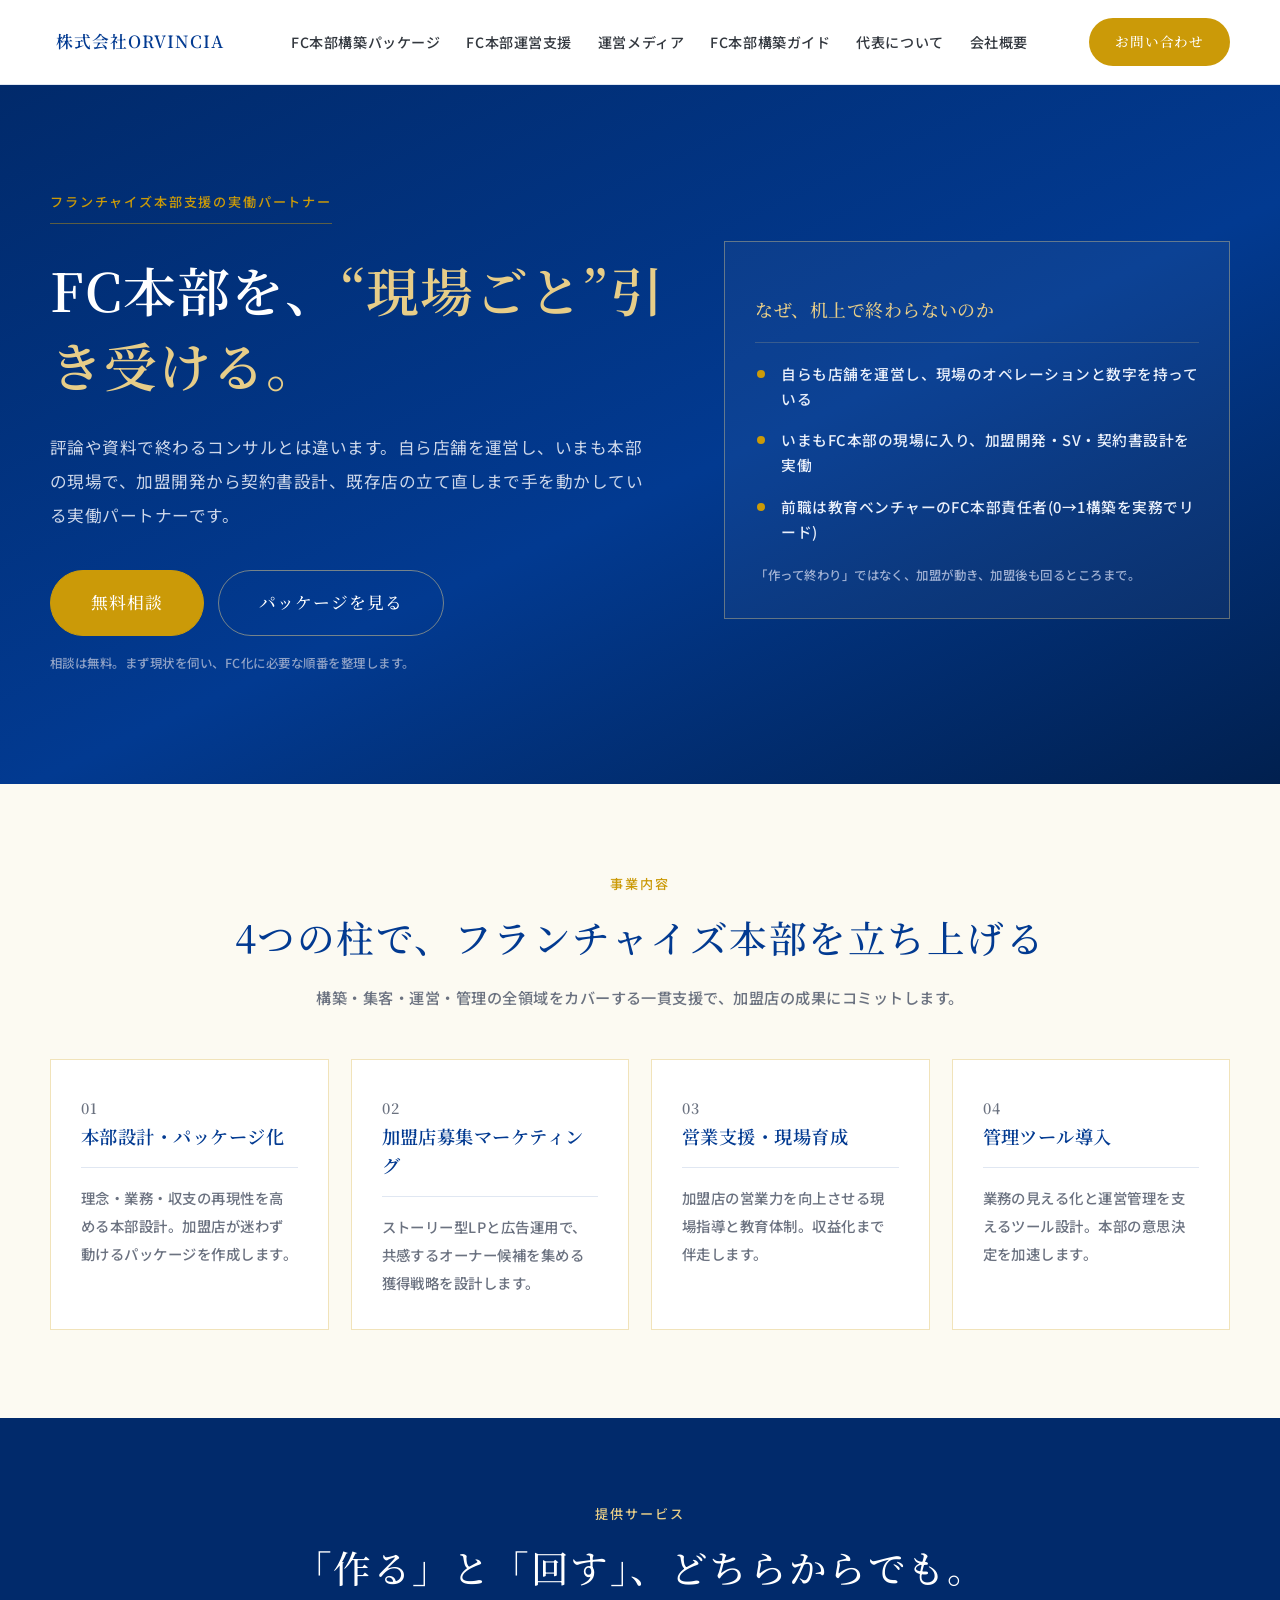
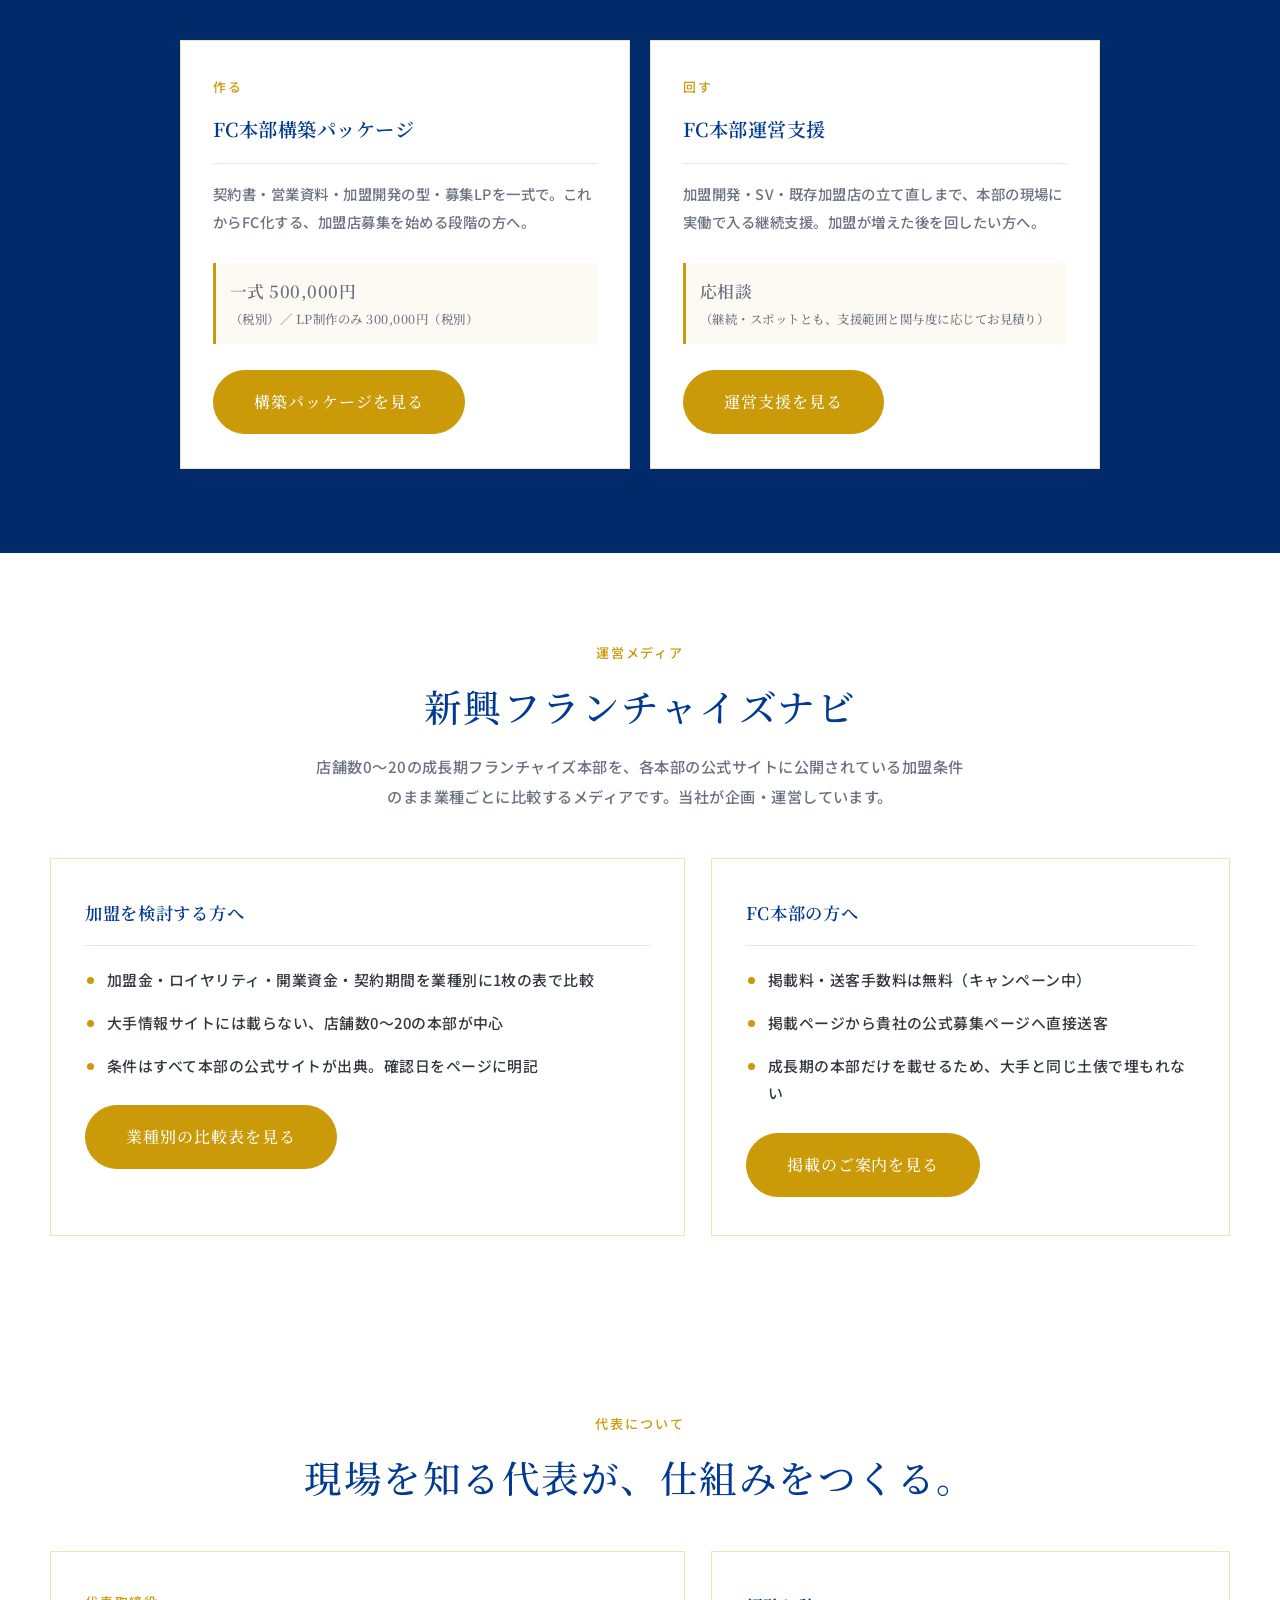
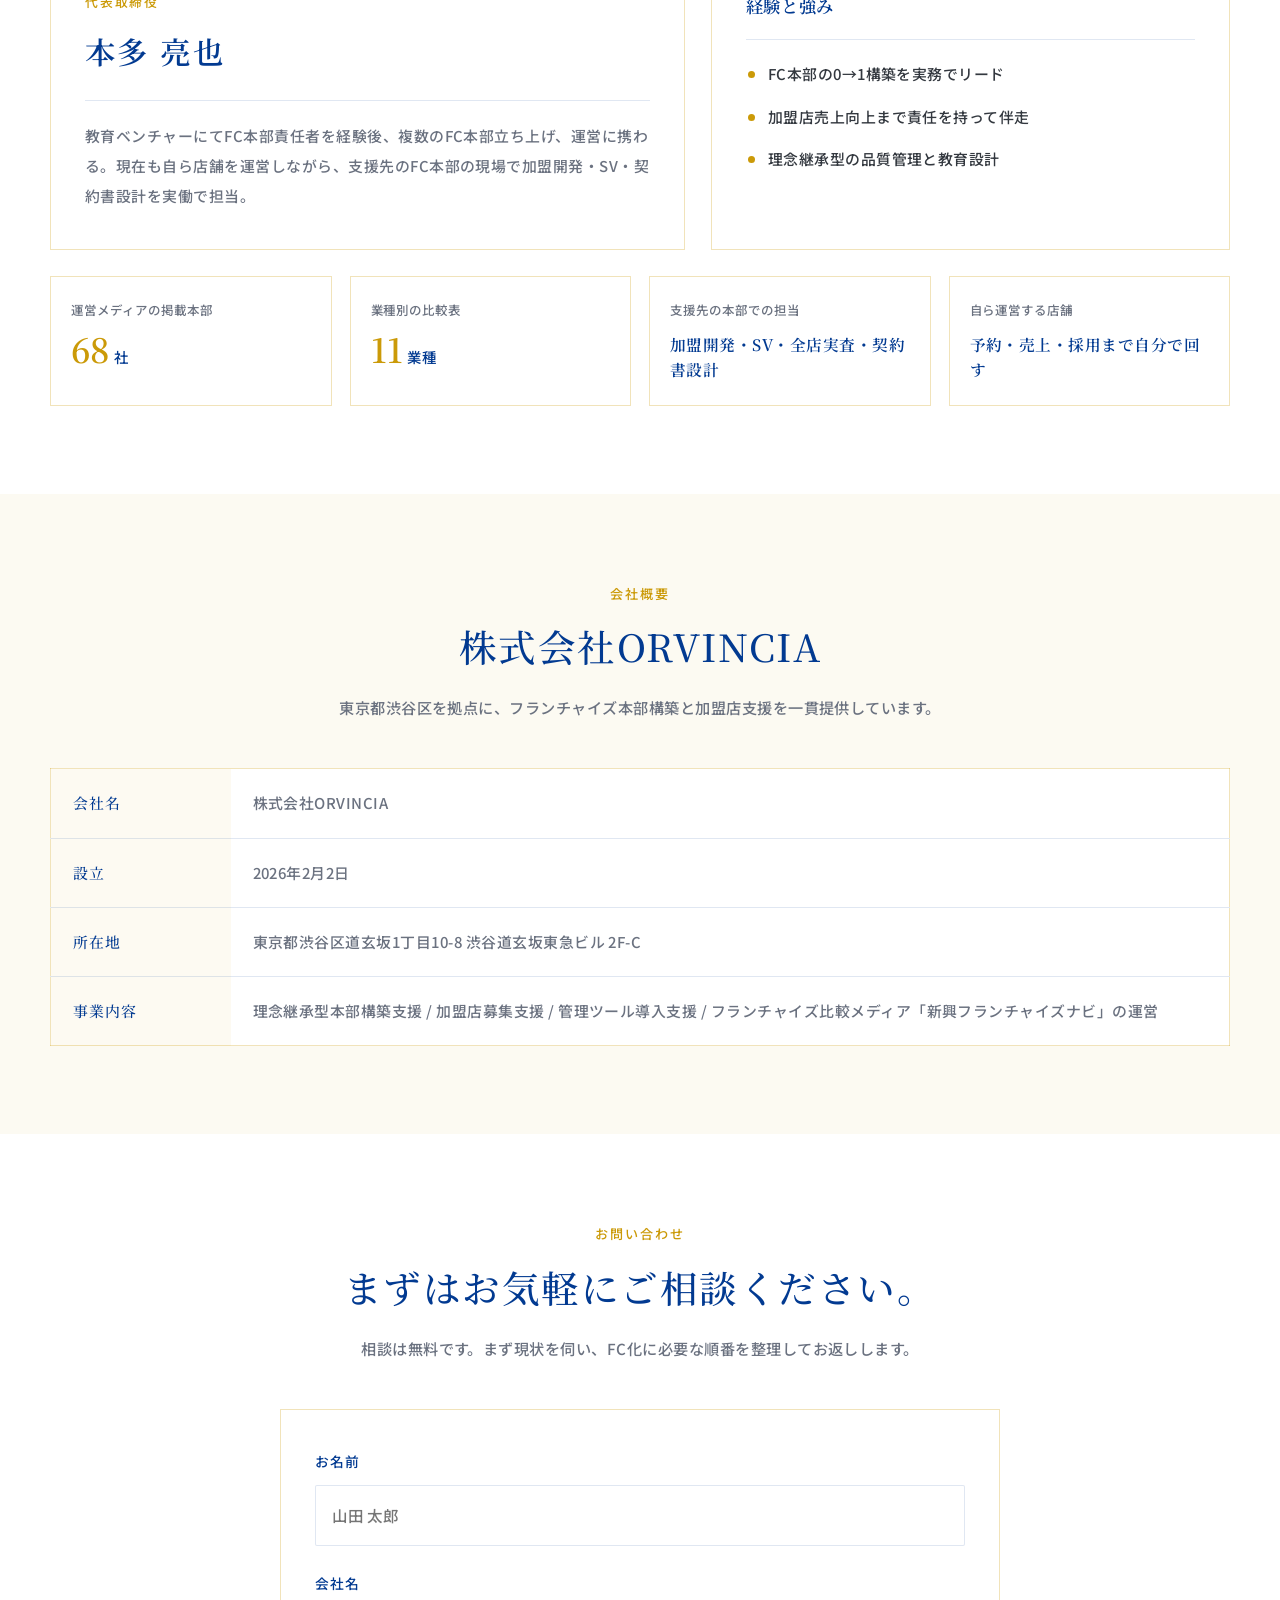
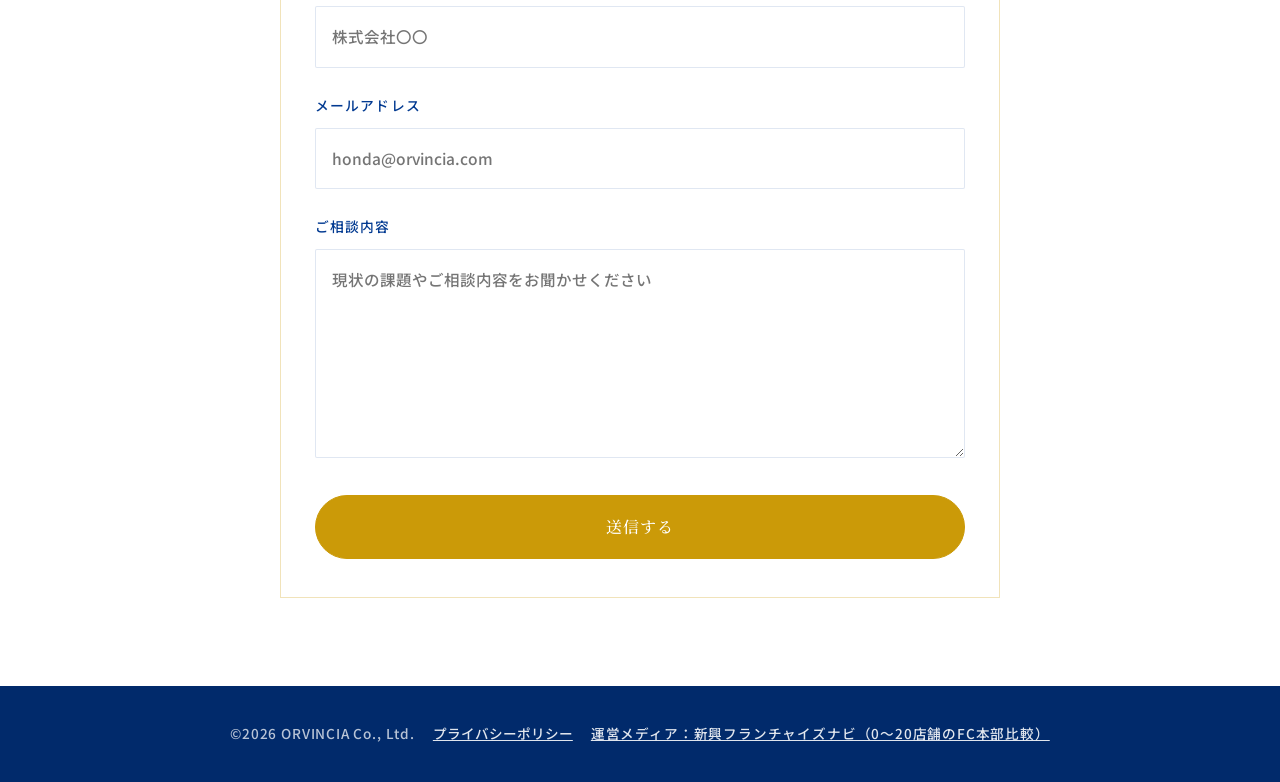
==== commit eb393e38: "代表セクションに実績の数字と現在の担当を追記" ====
--- a/index.html
+++ b/index.html
@@ -555,6 +555,40 @@
       border: 1px solid var(--gold-line-soft);
     }
 
+    .fact-strip {
+      display: grid;
+      grid-template-columns: repeat(4, 1fr);
+      gap: 18px;
+      margin: 26px 0 0;
+      padding: 0;
+    }
+    .fact-strip > div {
+      background: var(--white);
+      border: 1px solid var(--gold-line-soft);
+      padding: 22px 20px;
+    }
+    .fact-strip dt {
+      font-size: 0.78rem;
+      letter-spacing: 0.08em;
+      color: var(--ink-soft);
+      margin-bottom: 10px;
+    }
+    .fact-strip dd { margin: 0; color: var(--navy); }
+    .fact-strip .n {
+      font-family: "Noto Serif JP", serif;
+      font-weight: 600;
+      font-size: 2.1rem;
+      line-height: 1;
+      color: var(--gold);
+    }
+    .fact-strip .u { margin-left: 4px; font-size: 0.9rem; }
+    .fact-strip .t {
+      font-family: "Noto Serif JP", serif;
+      font-weight: 600;
+      font-size: 0.98rem;
+      line-height: 1.6;
+    }
+
     .rep-position {
       margin: 0 0 8px;
       font-size: 0.8rem;
@@ -784,6 +818,9 @@
     @media (max-width: 980px) {
       .rep-grid {
         grid-template-columns: 1fr;
+      }
+      .fact-strip {
+        grid-template-columns: 1fr 1fr;
       }
 
       .pillar-grid {
@@ -1011,7 +1048,7 @@
           <div class="rep-card">
             <p class="rep-position">代表取締役</p>
             <p class="rep-name">本多 亮也</p>
-            <p>教育ベンチャーにてFC本部責任者を経験後、複数のFC本部立ち上げ、運営に携わる。</p>
+            <p>教育ベンチャーにてFC本部責任者を経験後、複数のFC本部立ち上げ、運営に携わる。現在も自ら店舗を運営しながら、支援先のFC本部の現場で加盟開発・SV・契約書設計を実働で担当。</p>
           </div>
           <div class="company-card">
             <p class="card-label">経験と強み</p>
@@ -1022,6 +1059,13 @@
             </ul>
           </div>
         </div>
+
+        <dl class="fact-strip fade-in">
+          <div><dt>運営メディアの掲載本部</dt><dd><span class="n">68</span><span class="u">社</span></dd></div>
+          <div><dt>業種別の比較表</dt><dd><span class="n">11</span><span class="u">業種</span></dd></div>
+          <div><dt>支援先の本部での担当</dt><dd class="t">加盟開発・SV・全店実査・契約書設計</dd></div>
+          <div><dt>自ら運営する店舗</dt><dd class="t">予約・売上・採用まで自分で回す</dd></div>
+        </dl>
       </div>
     </section>
 
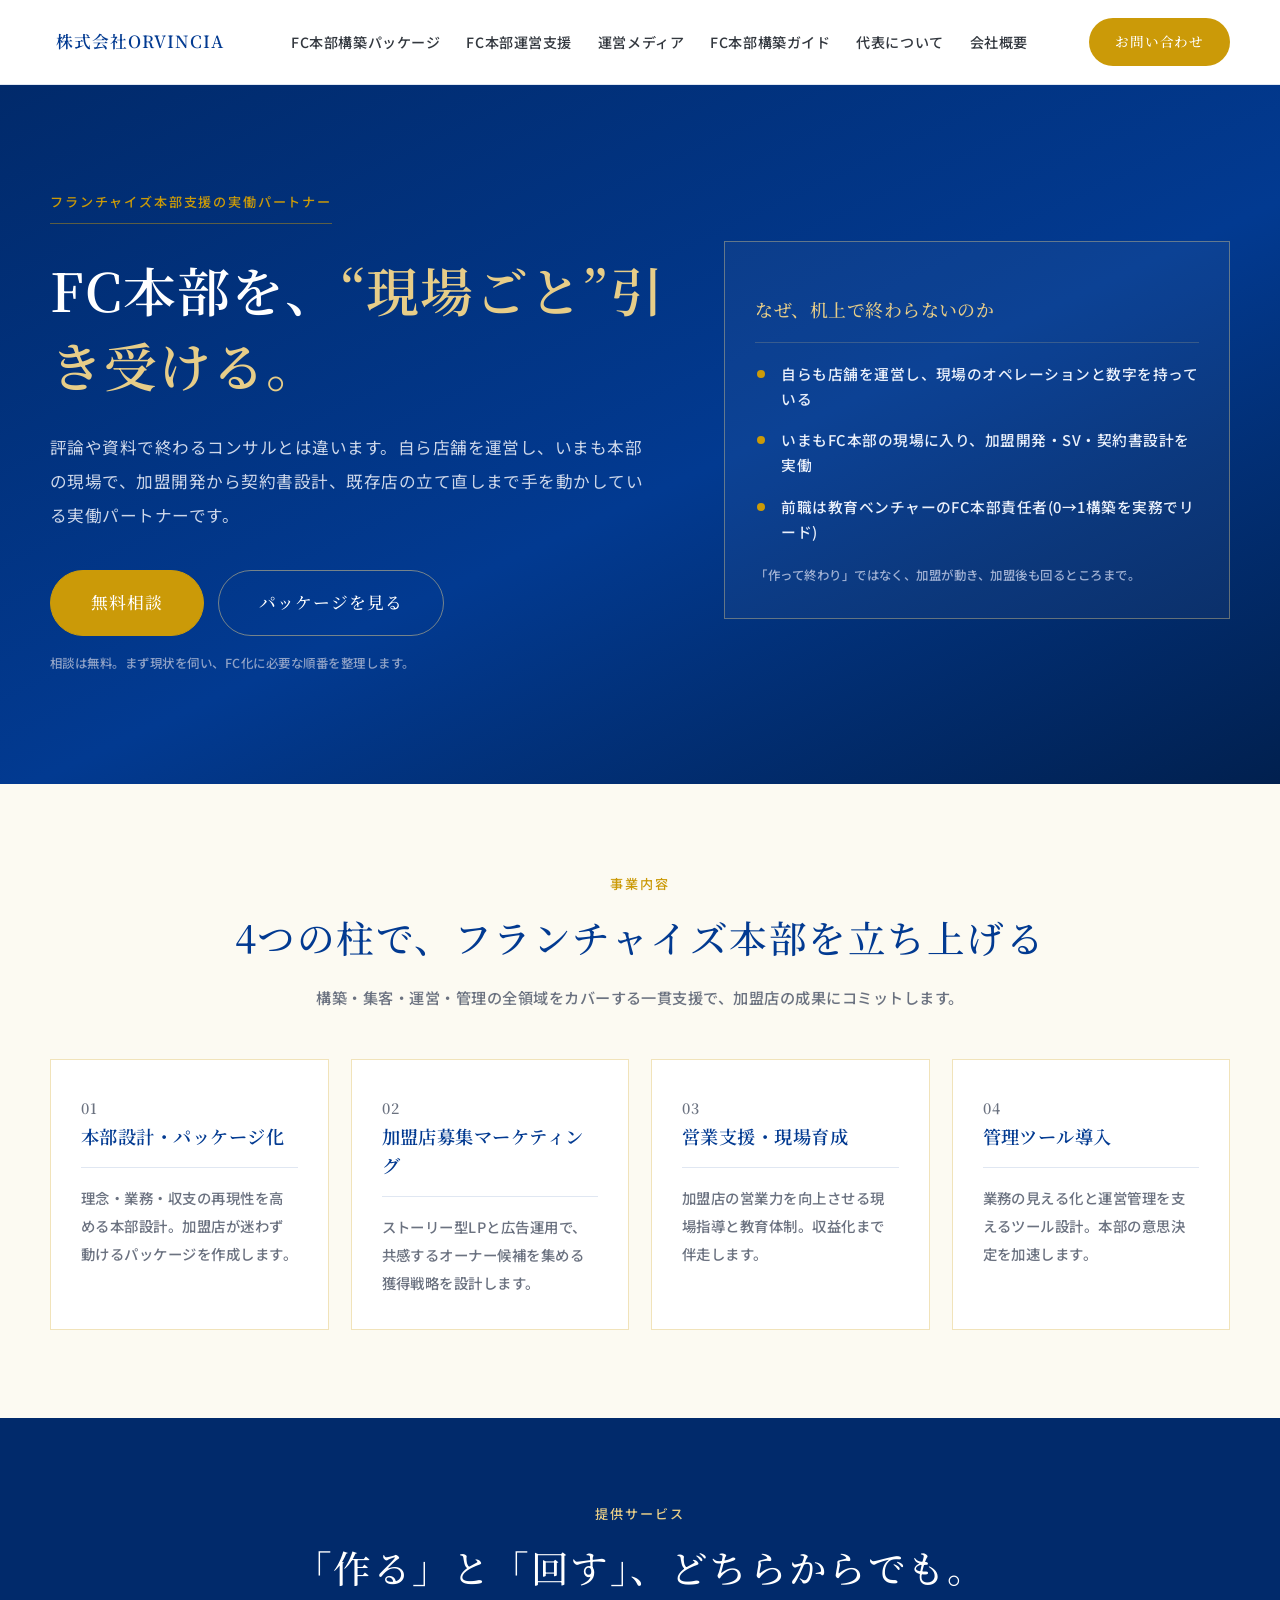
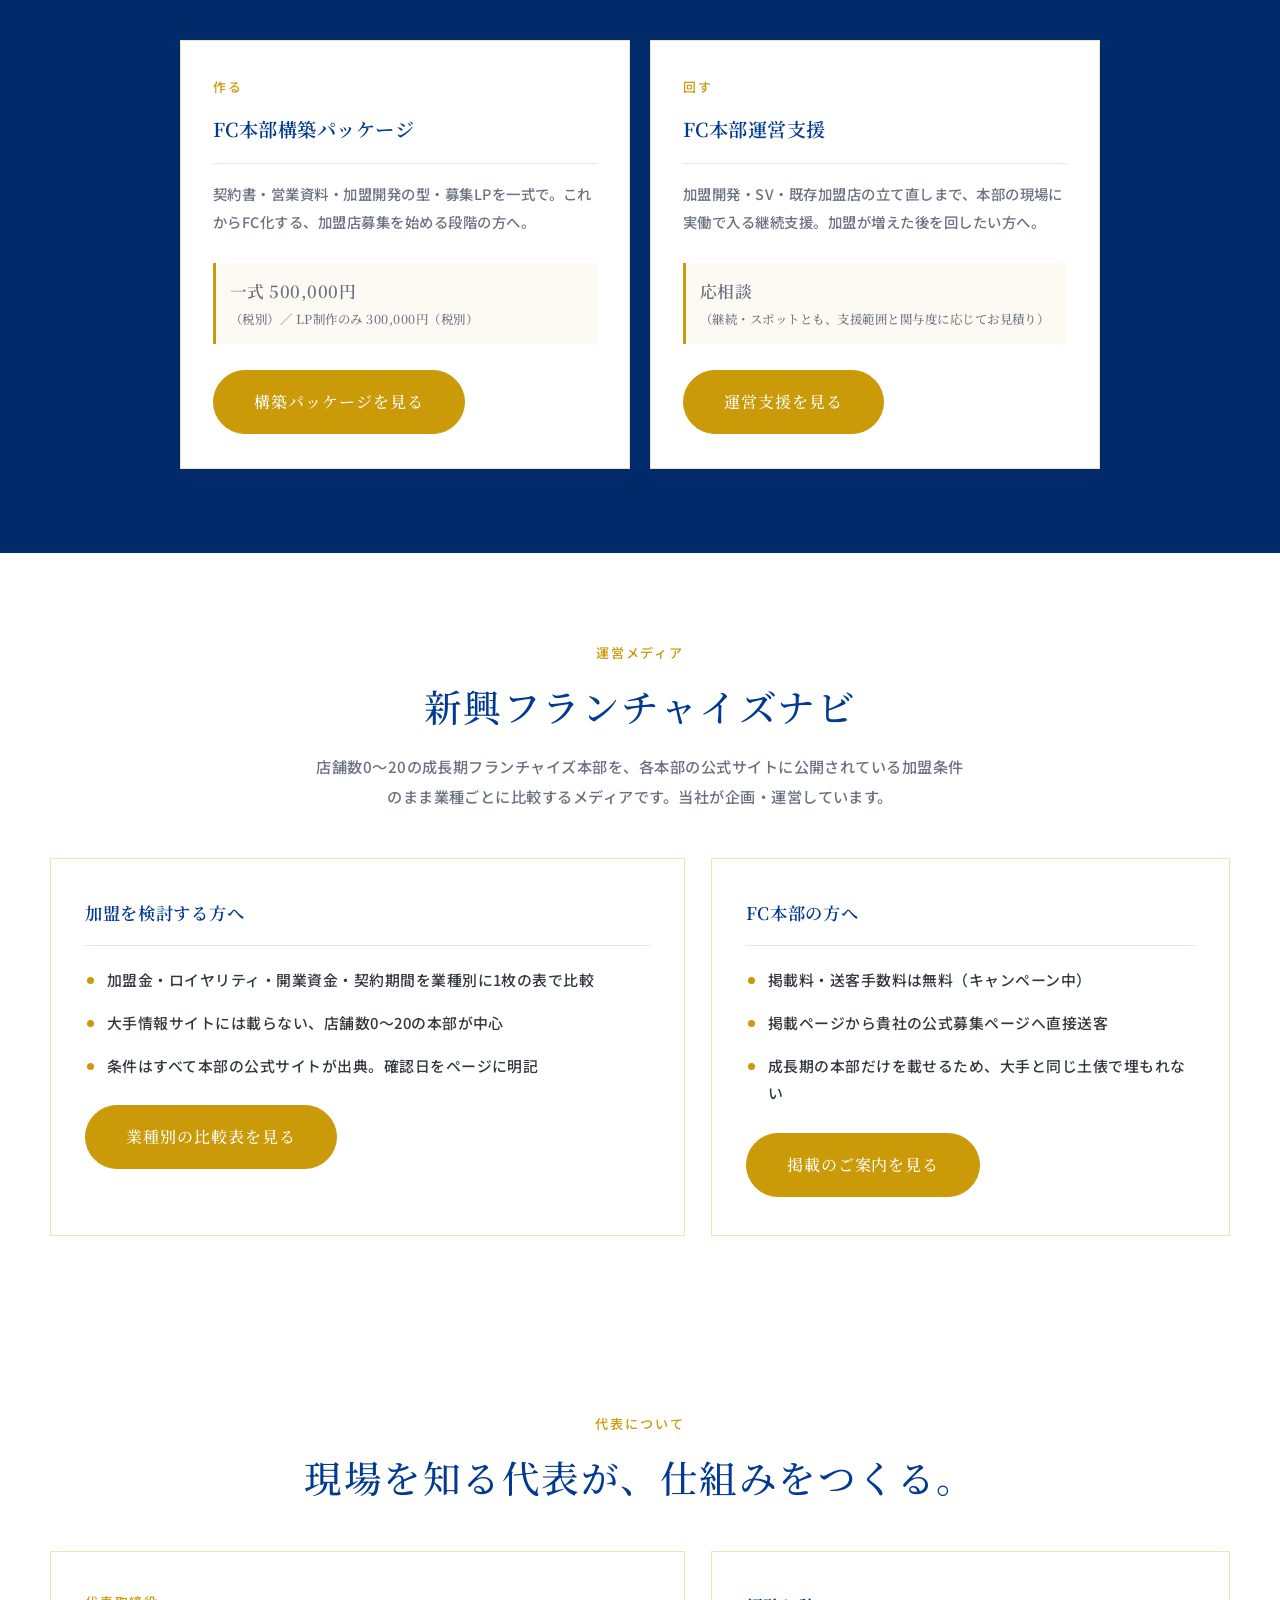
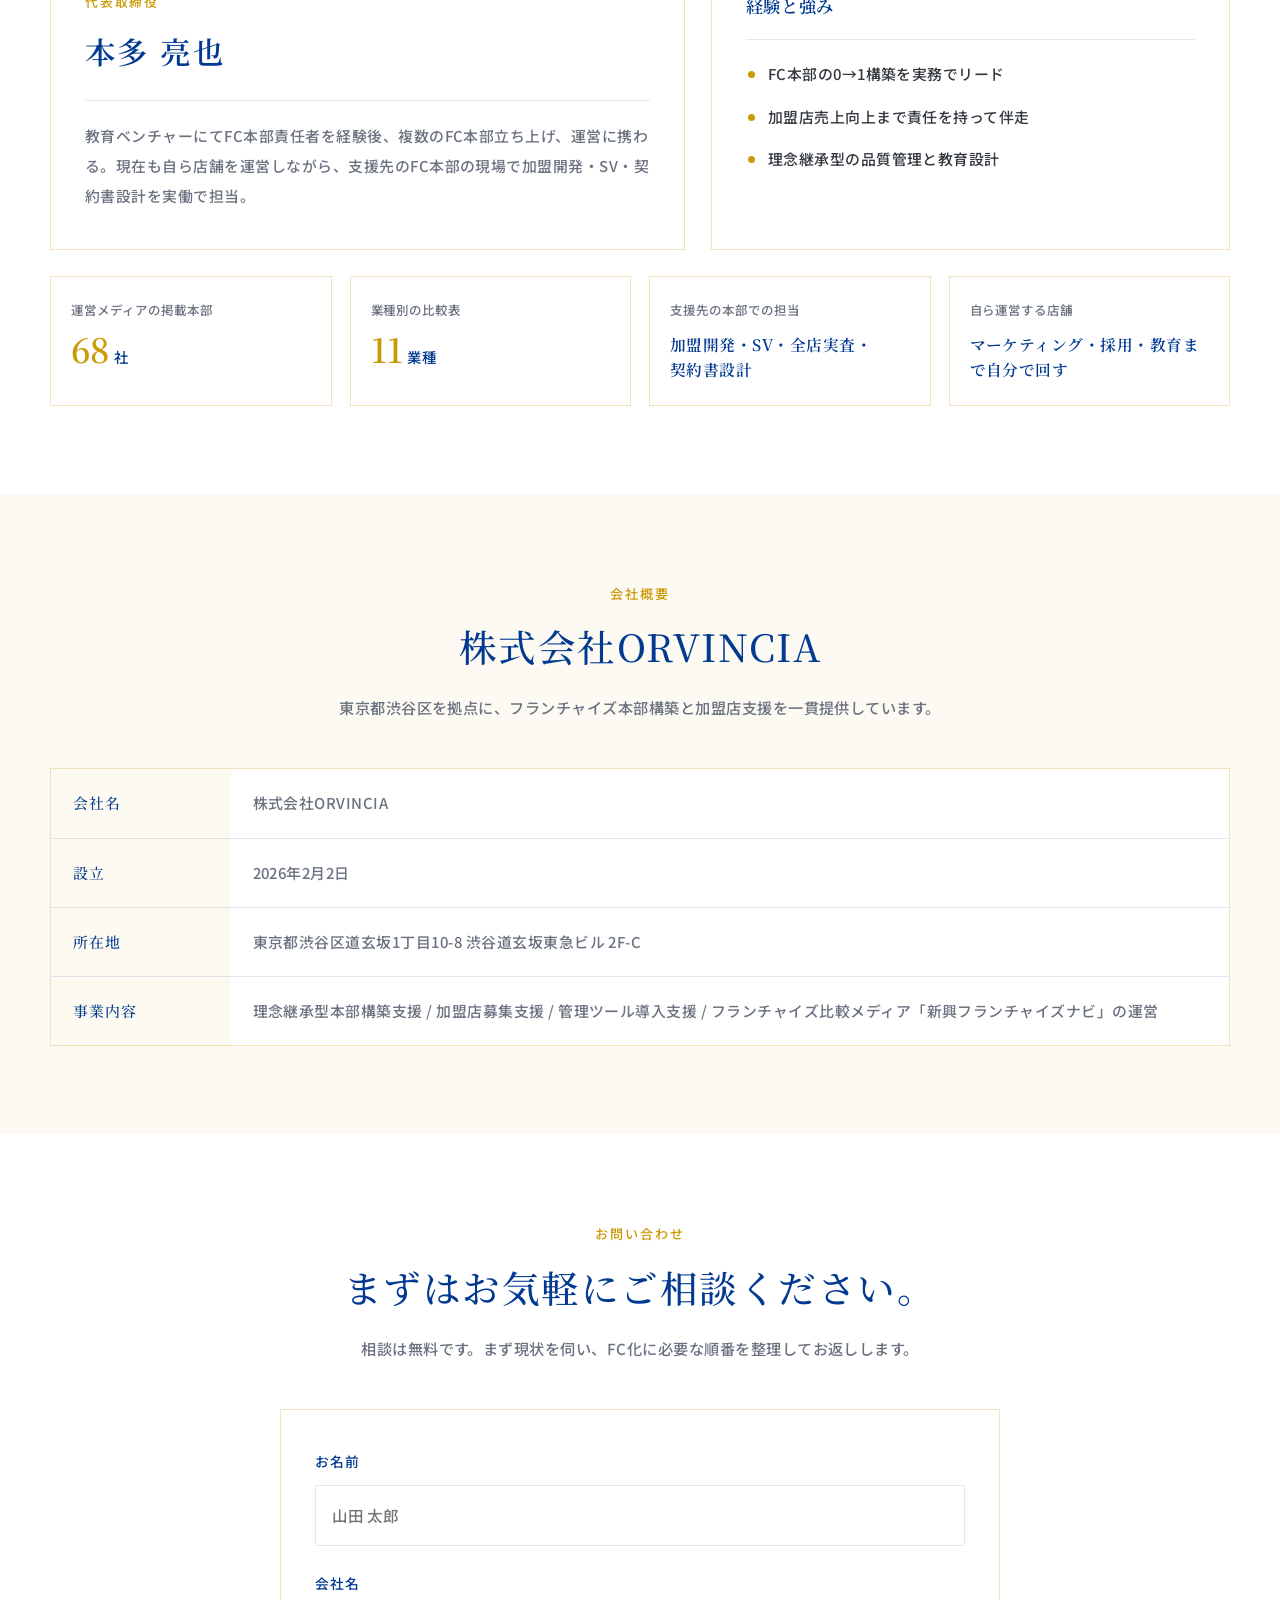
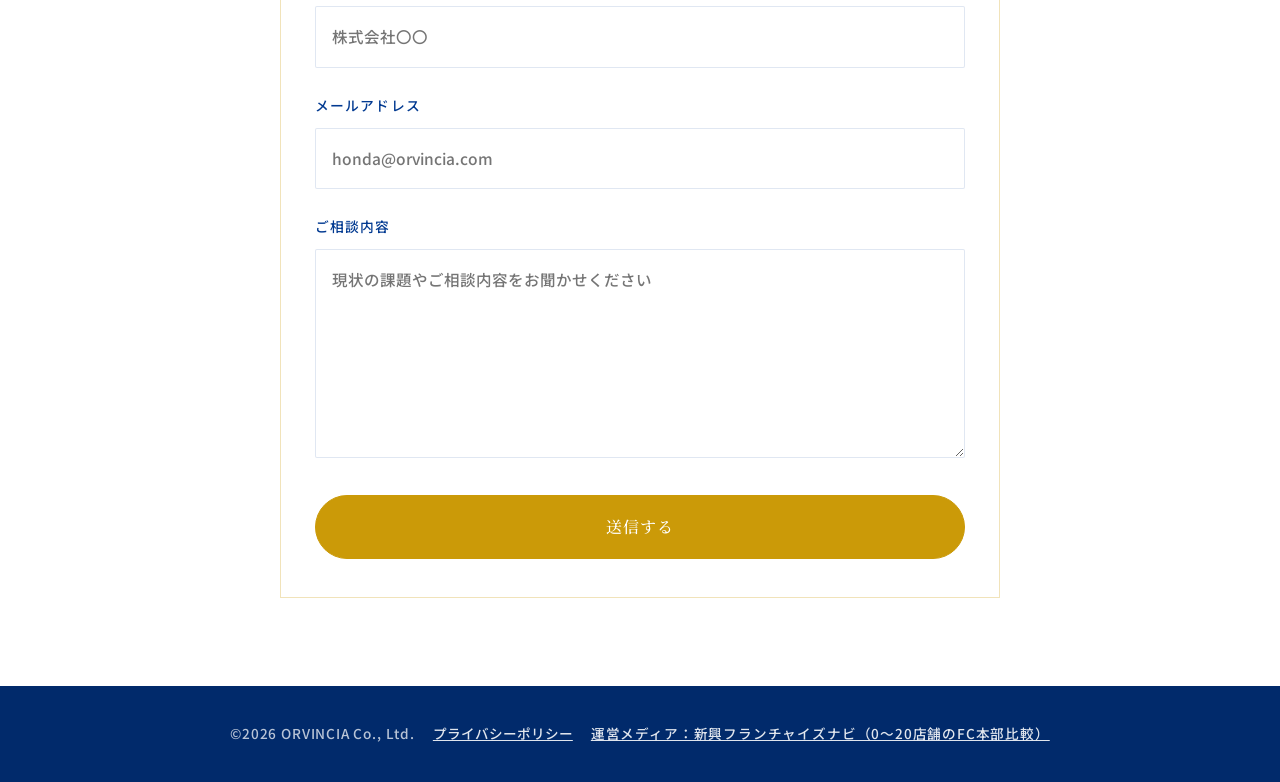
==== commit 8d5f278b: "代表セクションの帯の文言修正（マーケティング・採用・教育）" ====
--- a/index.html
+++ b/index.html
@@ -582,6 +582,7 @@
       color: var(--gold);
     }
     .fact-strip .u { margin-left: 4px; font-size: 0.9rem; }
+    .fact-strip .nw { white-space: nowrap; }
     .fact-strip .t {
       font-family: "Noto Serif JP", serif;
       font-weight: 600;
@@ -1063,8 +1064,8 @@
         <dl class="fact-strip fade-in">
           <div><dt>運営メディアの掲載本部</dt><dd><span class="n">68</span><span class="u">社</span></dd></div>
           <div><dt>業種別の比較表</dt><dd><span class="n">11</span><span class="u">業種</span></dd></div>
-          <div><dt>支援先の本部での担当</dt><dd class="t">加盟開発・SV・全店実査・契約書設計</dd></div>
-          <div><dt>自ら運営する店舗</dt><dd class="t">予約・売上・採用まで自分で回す</dd></div>
+          <div><dt>支援先の本部での担当</dt><dd class="t">加盟開発・SV・全店実査・<span class="nw">契約書設計</span></dd></div>
+          <div><dt>自ら運営する店舗</dt><dd class="t">マーケティング・採用・教育まで<span class="nw">自分で回す</span></dd></div>
         </dl>
       </div>
     </section>
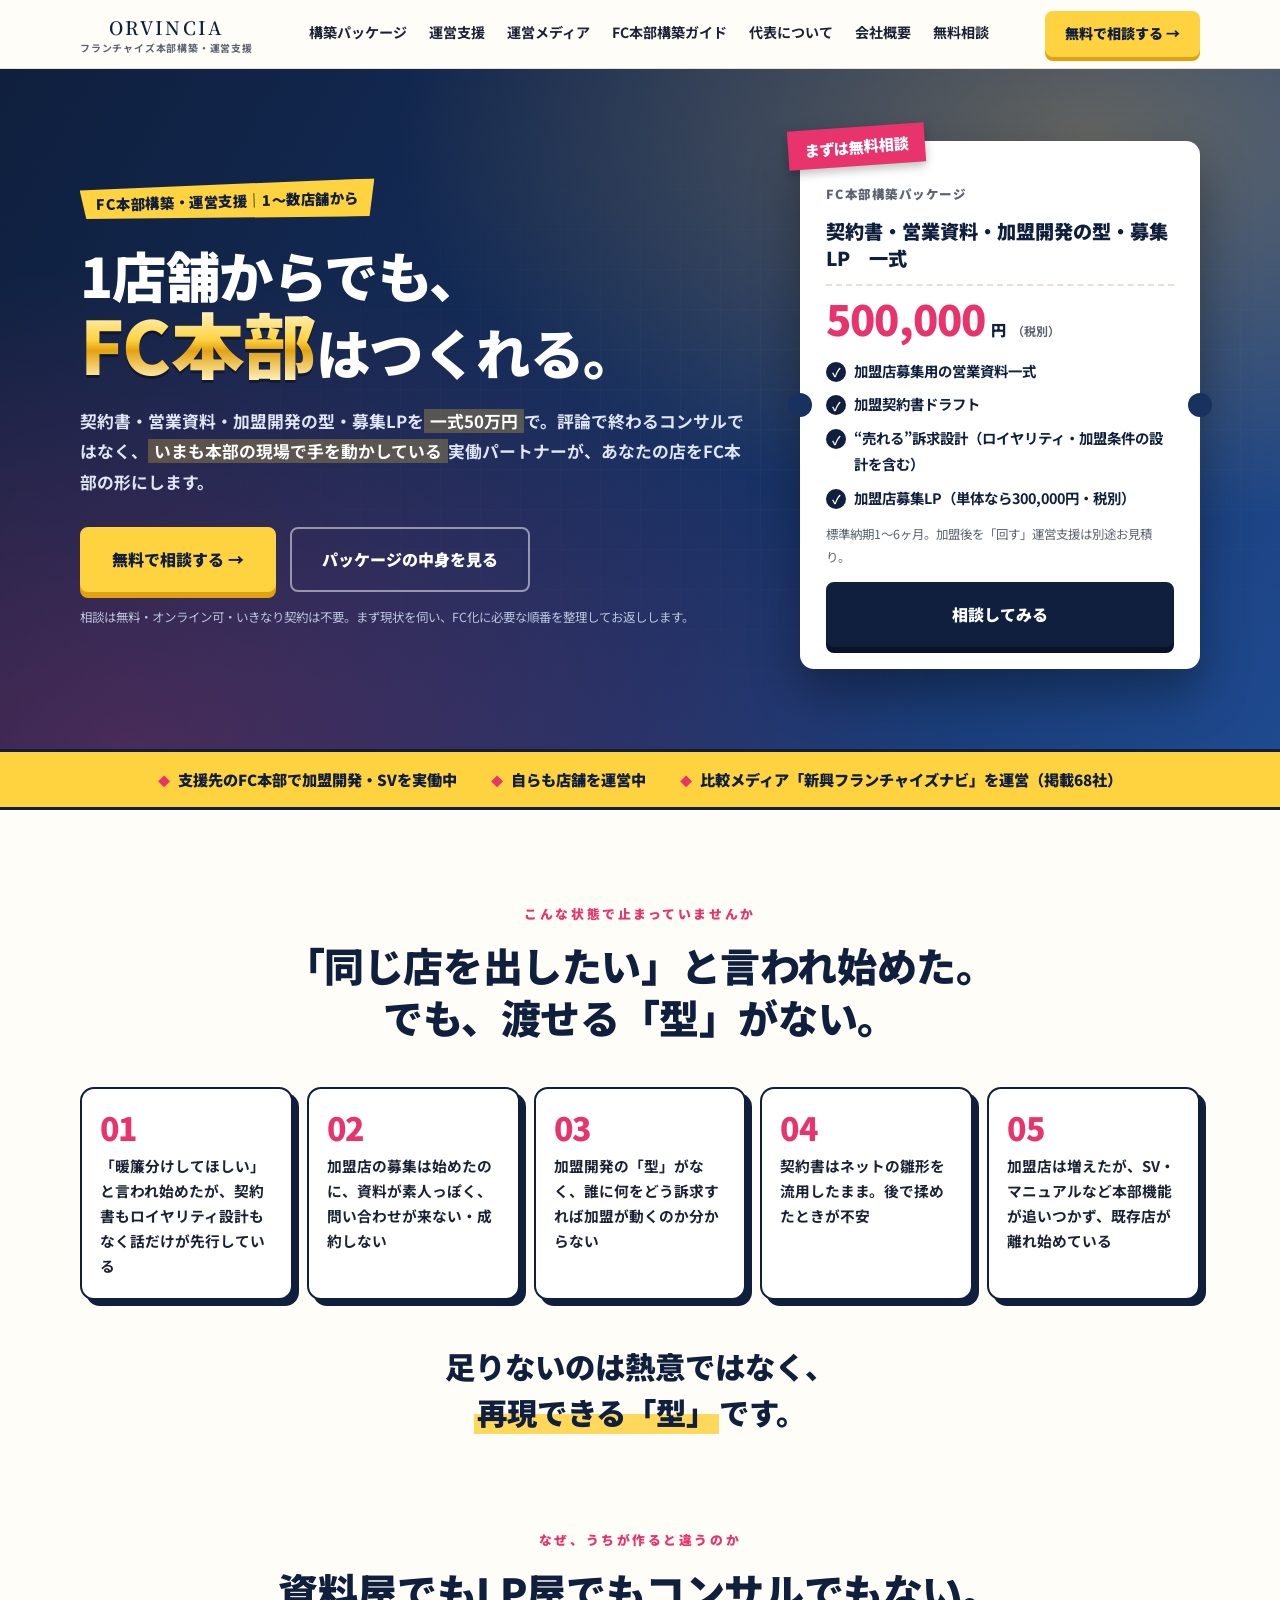
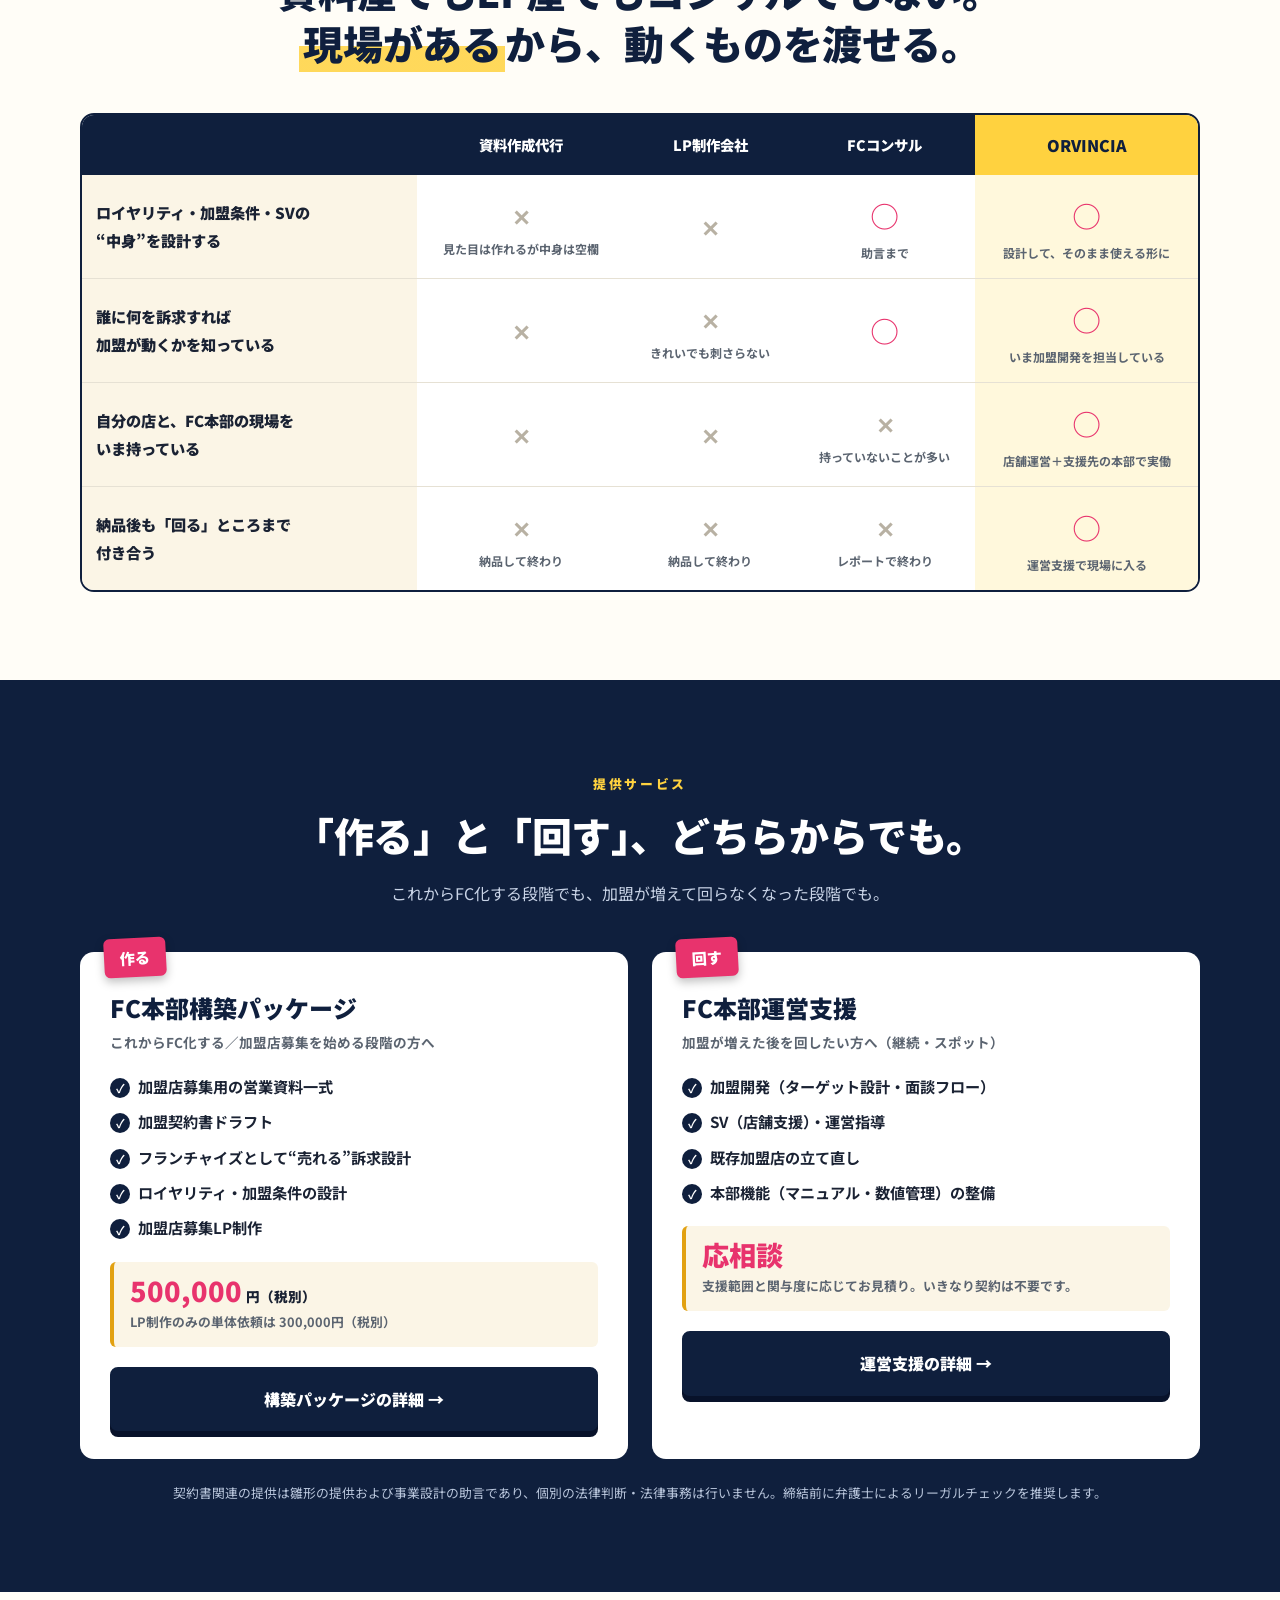
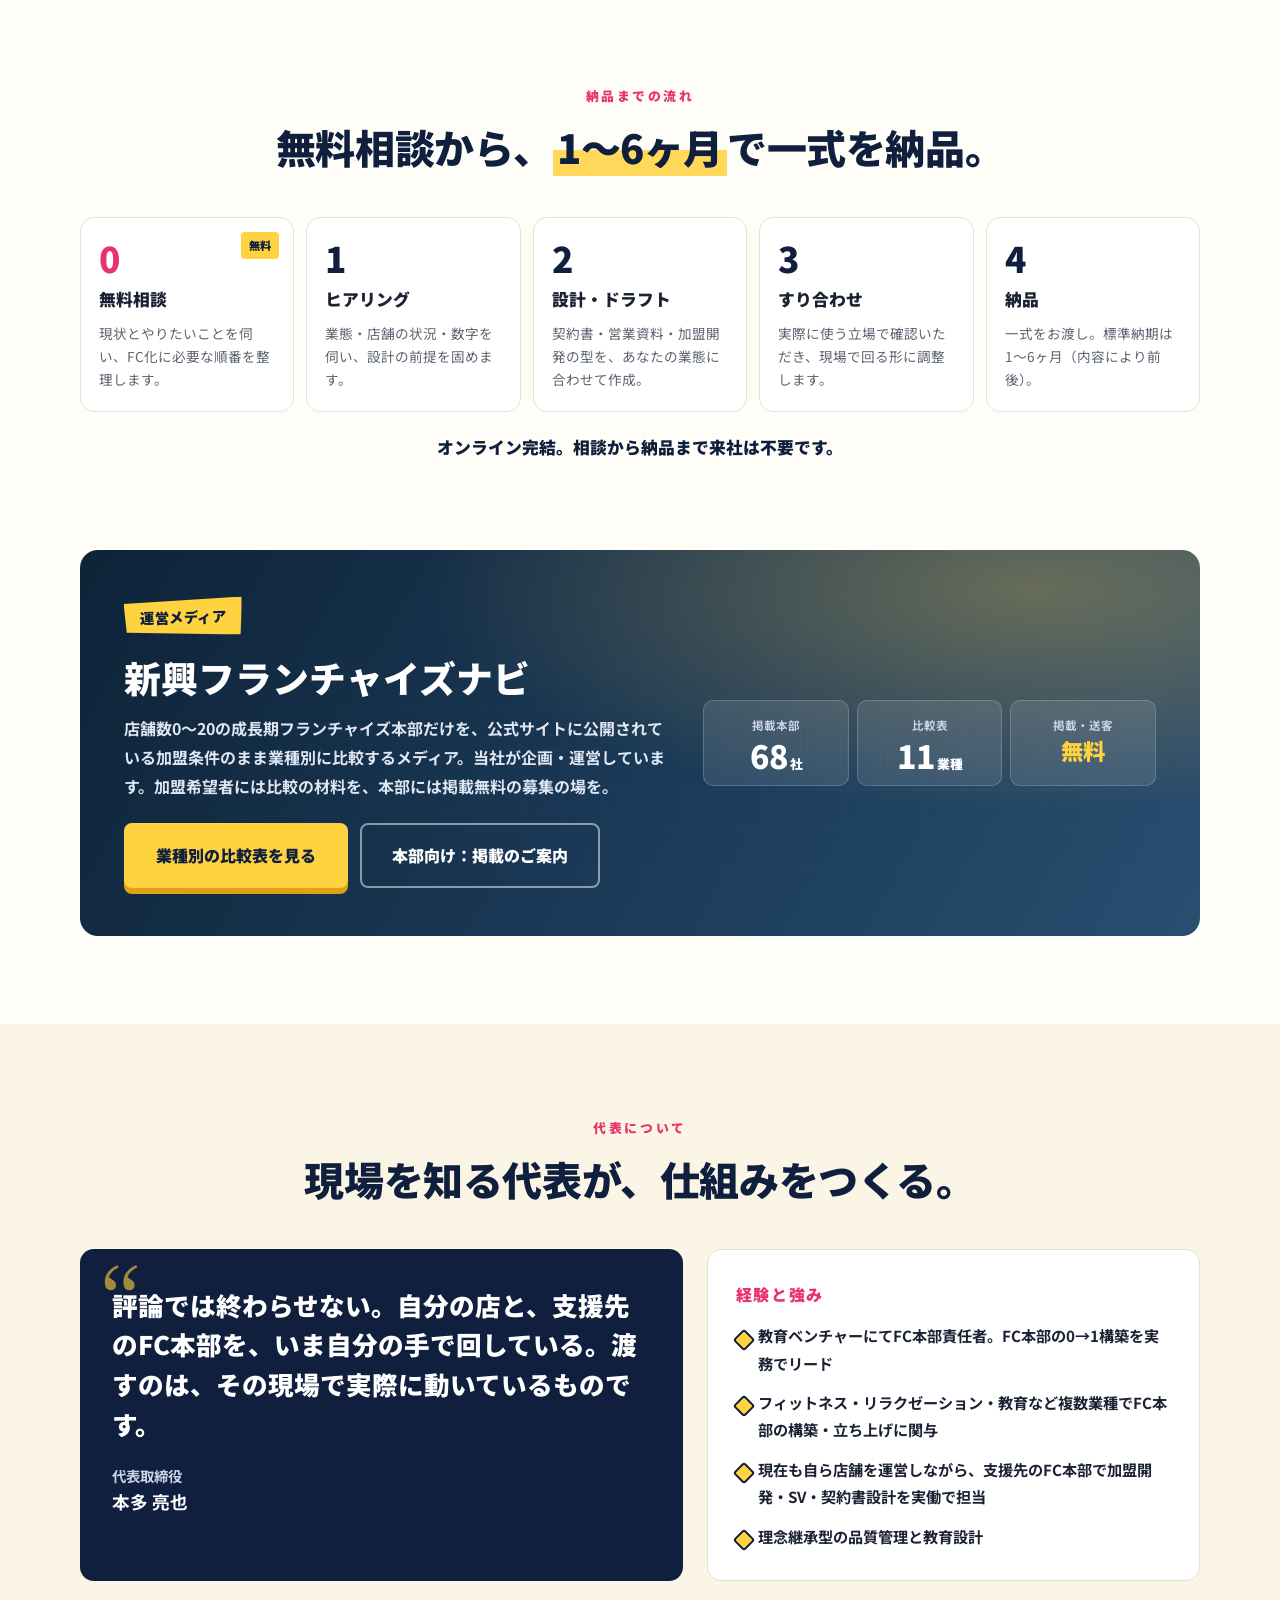
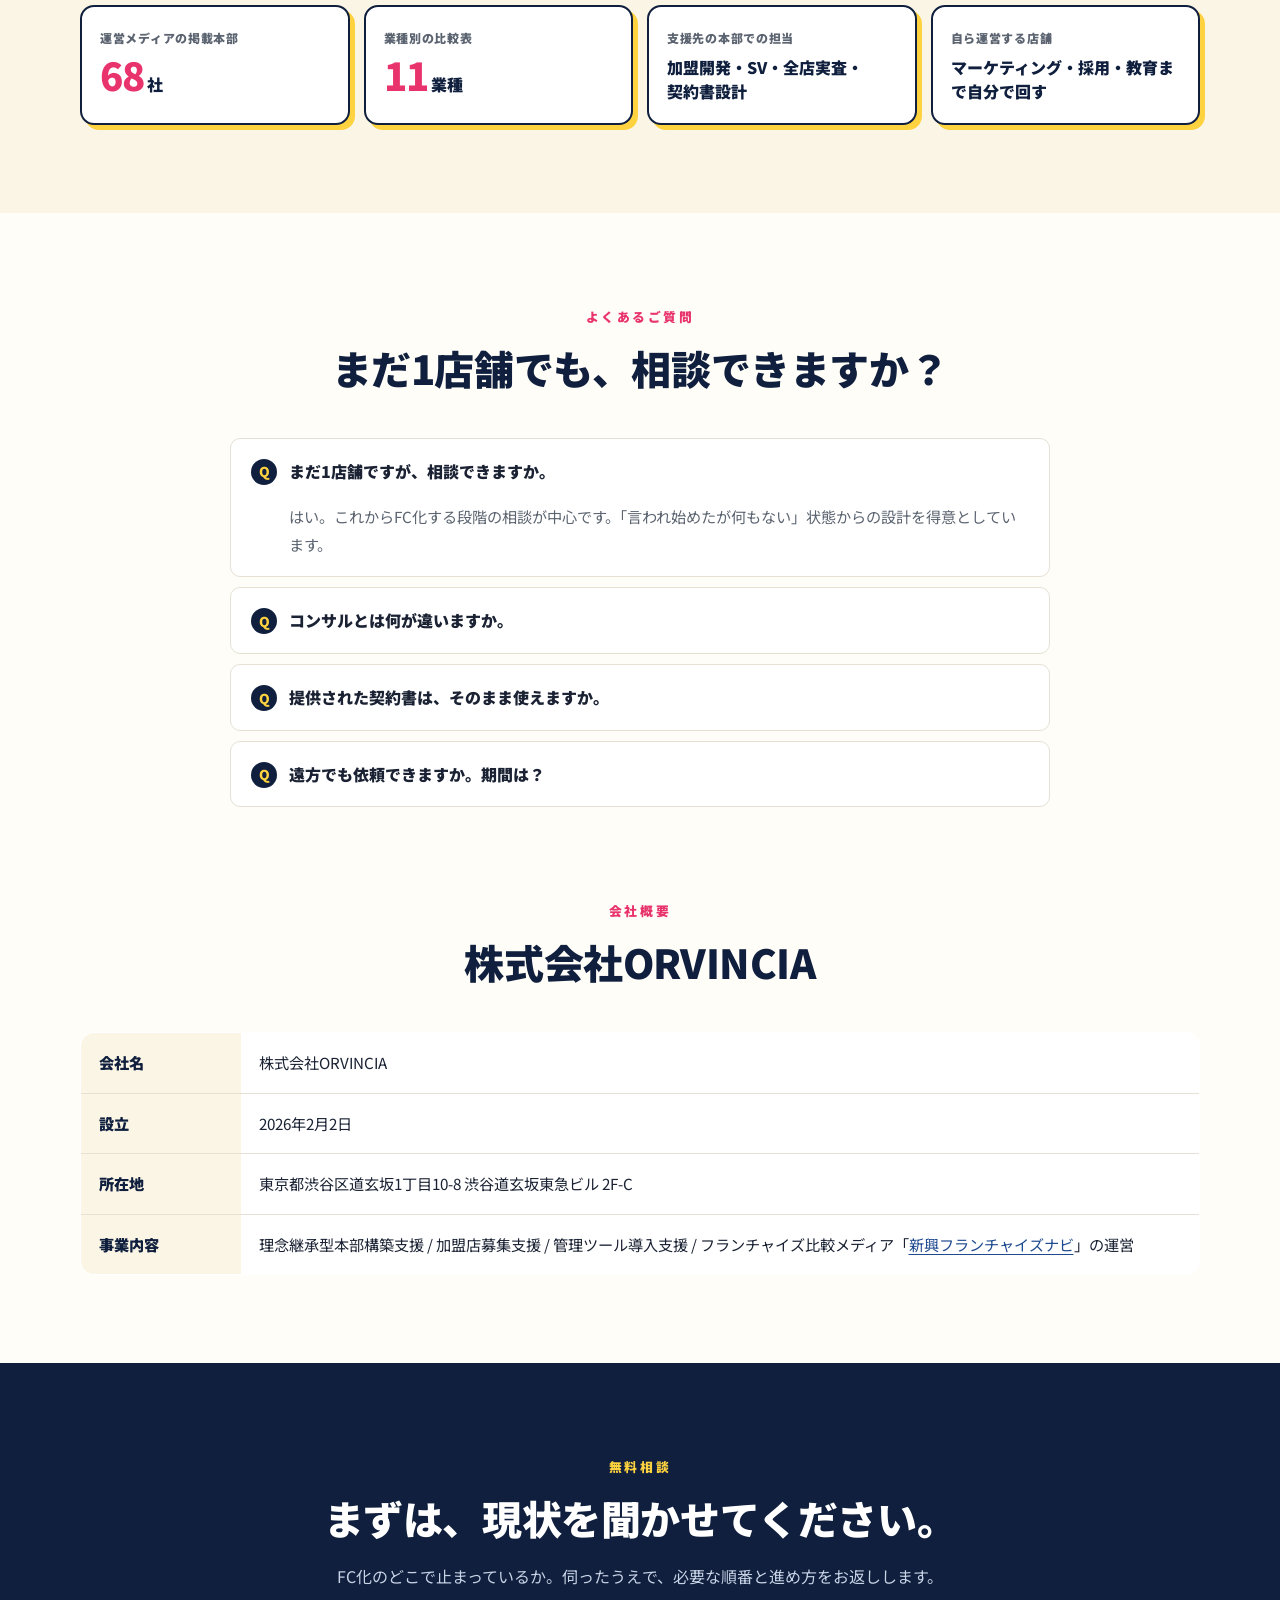
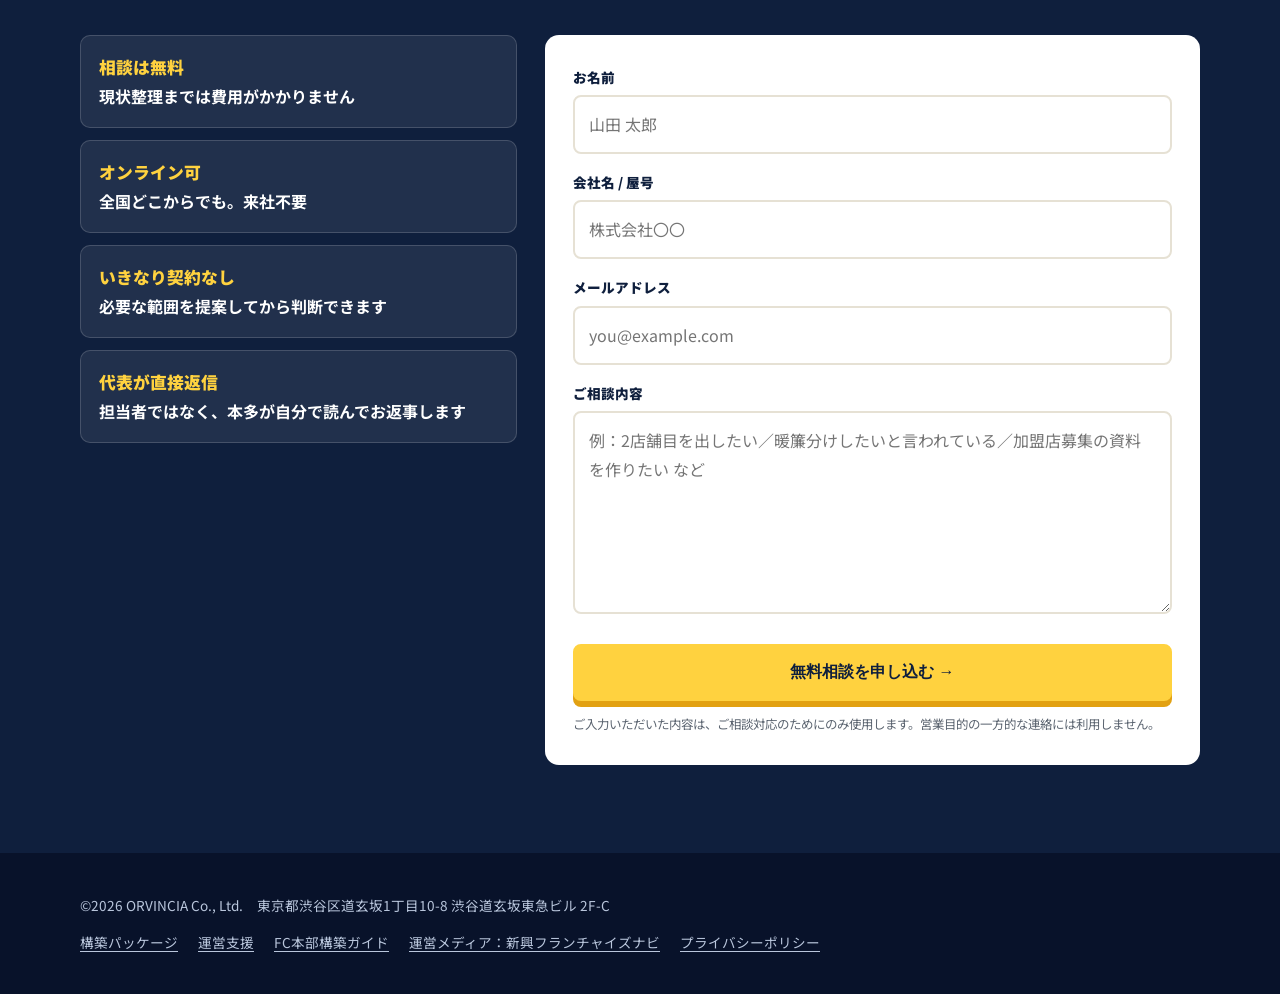
==== commit 0c06a17c: "デザイン全面刷新(1/5): トップ・共通CSS site.css・運用規約" ====
--- a/index.html
+++ b/index.html
@@ -12,10 +12,10 @@
   <meta property="og:description" content="1〜数店舗からのフランチャイズ化を、契約書・営業資料・加盟開発まで実働で支援。相談無料。">
   <meta property="og:url" content="https://orvincia.com/">
   <meta property="og:site_name" content="株式会社ORVINCIA">
-<meta property="og:image" content="https://orvincia.com/og-image.png">
-<meta property="og:image:width" content="1200">
-<meta property="og:image:height" content="630">
-<meta name="twitter:card" content="summary_large_image">
+  <meta property="og:image" content="https://orvincia.com/og-image.png">
+  <meta property="og:image:width" content="1200">
+  <meta property="og:image:height" content="630">
+  <meta name="twitter:card" content="summary_large_image">
   <script type="application/ld+json">
   {
     "@context": "https://schema.org",
@@ -36,1031 +36,244 @@
   </script>
   <link rel="preconnect" href="https://fonts.googleapis.com">
   <link rel="preconnect" href="https://fonts.gstatic.com" crossorigin>
-  <link href="https://fonts.googleapis.com/css2?family=Noto+Sans+JP:wght@400;500;700&family=Noto+Serif+JP:wght@400;500;600;700&display=swap" rel="stylesheet">
-  <style>
-    :root {
-      color-scheme: light;
-      font-family: "Noto Sans JP", sans-serif;
-      --white: #ffffff;
-      --navy: #023a91;
-      --navy-d: #012a6b;
-      --gold: #cb9a08;
-      --gold-dark: #a67f06;
-      --gold-light: #e7cd88;
-      --ink: #33383f;
-      --ink-soft: #6b7280;
-      --iv1: #fcfaf2;
-      --iv2: #faf5e6;
-      --iv3: #fdfaf2;
-      --line: rgba(2, 58, 145, 0.12);
-      --gold-line: rgba(203, 154, 8, 0.4);
-      --gold-line-soft: rgba(203, 154, 8, 0.28);
-      --muted: #fdfaf2;
-      --border: rgba(2, 58, 145, 0.12);
-    }
-
-    * {
-      box-sizing: border-box;
-    }
-
-    html,
-    body {
-      margin: 0;
-      min-height: 100%;
-      background: var(--white);
-      color: var(--ink);
-      scroll-behavior: smooth;
-      text-rendering: optimizeLegibility;
-    }
-
-    body {
-      font-size: 16px;
-      font-weight: 500;
-      line-height: 1.9;
-      letter-spacing: 0.03em;
-      -webkit-font-smoothing: antialiased;
-    }
-
-    button,
-    input,
-    textarea {
-      font: inherit;
-    }
-
-    a {
-      color: inherit;
-      text-decoration: none;
-    }
-
-    .page-width {
-      width: min(1180px, calc(100% - 32px));
-      margin: 0 auto;
-    }
-
-    header {
-      position: sticky;
-      top: 0;
-      z-index: 50;
-      backdrop-filter: saturate(180%) blur(8px);
-      background: rgba(255, 255, 255, 0.95);
-      border-bottom: 1px solid var(--line);
-    }
-
-    .header-inner {
-      display: flex;
-      align-items: center;
-      justify-content: space-between;
-      gap: 22px;
-      padding: 18px 0;
-    }
-
-    .logo {
-      font-family: "Noto Serif JP", serif;
-      font-size: 1.05rem;
-      font-weight: 600;
-      letter-spacing: 0.06em;
-      color: var(--navy);
-      border: none;
-      background: transparent;
-      cursor: pointer;
-    }
-
-    .nav-links {
-      display: flex;
-      flex-wrap: wrap;
-      gap: 26px;
-      font-size: 0.88rem;
-      font-weight: 500;
-      letter-spacing: 0.04em;
-      color: var(--ink);
-    }
-
-    .nav-links a {
-      color: var(--ink);
-    }
-
-    .nav-links a:hover {
-      color: var(--gold);
-    }
-
-    .nav-group-label { display: none; }
-
-    .nav-service { color: var(--gold); font-weight: 500; }
-
-    .header-cta {
-      white-space: nowrap;
-      display: inline-flex;
-      align-items: center;
-      justify-content: center;
-      gap: 8px;
-      border-radius: 2em;
-      background: var(--gold);
-      color: var(--white);
-      padding: 11px 26px;
-      font-family: "Noto Serif JP", serif;
-      font-size: 0.85rem;
-      font-weight: 500;
-      letter-spacing: 0.06em;
-    }
-
-    .hamburger {
-      display: none;
-      flex-direction: column;
-      justify-content: center;
-      gap: 5px;
-      width: 34px;
-      height: 34px;
-      padding: 5px;
-      background: transparent;
-      border: none;
-      cursor: pointer;
-    }
-
-    .hamburger span {
-      display: block;
-      width: 24px;
-      height: 2px;
-      background: var(--navy);
-      border-radius: 2px;
-      transition: transform 0.25s ease, opacity 0.2s ease;
-    }
-
-    .hamburger.open span:nth-child(1) { transform: translateY(7px) rotate(45deg); }
-    .hamburger.open span:nth-child(2) { opacity: 0; }
-    .hamburger.open span:nth-child(3) { transform: translateY(-7px) rotate(-45deg); }
-
-    main {
-      overflow: hidden;
-    }
-
-    .fv-hero {
-      background: linear-gradient(155deg, #012a6b 0%, #023a91 55%, #01204f 100%);
-      color: #ffffff;
-      position: relative;
-      overflow: hidden;
-    }
-
-    .fv-hero .fv-watermark {
-      position: absolute;
-      top: -5%;
-      right: -2%;
-      font-family: "Cormorant Garamond", serif;
-      font-weight: 600;
-      font-size: 32vw;
-      line-height: 0.8;
-      color: rgba(231, 205, 136, 0.06);
-      pointer-events: none;
-      user-select: none;
-    }
-
-    .fv-inner {
-      position: relative;
-      display: grid;
-      gap: 48px;
-      padding: 68px 0 82px;
-    }
-
-    .fv-kicker {
-      display: inline-block;
-      font-family: "Noto Sans JP", sans-serif;
-      font-weight: 500;
-      font-size: 0.82rem;
-      letter-spacing: 0.14em;
-      color: var(--gold);
-      border-bottom: 1px solid rgba(203, 154, 8, 0.45);
-      padding-bottom: 8px;
-      margin-bottom: 28px;
-    }
-
-    .fv-h1 {
-      margin: 0;
-      font-family: "Noto Serif JP", serif;
-      font-weight: 600;
-      font-size: clamp(1.9rem, 5.4vw, 3.3rem);
-      line-height: 1.42;
-      letter-spacing: 0.02em;
-    }
-
-    .fv-h1 .g { color: #e7cd88; }
-
-    .fv-sub {
-      margin: 28px 0 0;
-      font-size: clamp(0.92rem, 2.2vw, 1.04rem);
-      line-height: 2.05;
-      color: #cdd7ea;
-      max-width: 600px;
-      font-weight: 400;
-    }
-
-    .fv-cta {
-      display: flex;
-      flex-wrap: wrap;
-      gap: 14px;
-      margin-top: 38px;
-    }
-
-    .fv-btn {
-      display: inline-block;
-      font-family: "Noto Serif JP", serif;
-      font-weight: 500;
-      font-size: 1.05rem;
-      letter-spacing: 0.06em;
-      padding: 16px 40px;
-      border-radius: 2em;
-      background: var(--gold);
-      color: #ffffff;
-      border: 1px solid var(--gold);
-      cursor: pointer;
-      transition: background 0.2s ease;
-    }
-
-    .fv-btn:hover { background: var(--gold-dark); border-color: var(--gold-dark); }
-
-    .fv-btn.ghost {
-      background: transparent;
-      border-color: rgba(231, 205, 136, 0.5);
-      color: #ffffff;
-    }
-
-    .fv-note {
-      margin: 16px 0 0;
-      font-size: 0.78rem;
-      color: #8ea1c6;
-      letter-spacing: 0.04em;
-    }
-
-    .fv-cred {
-      border: 1px solid rgba(231, 205, 136, 0.4);
-      background: rgba(255, 255, 255, 0.04);
-      padding: 32px 30px;
-    }
-
-    .fv-cred .k {
-      font-family: "Noto Serif JP", serif;
-      font-weight: 500;
-      font-size: 1.12rem;
-      color: #e7cd88;
-      padding-bottom: 16px;
-      margin-bottom: 18px;
-      border-bottom: 1px solid rgba(231, 205, 136, 0.2);
-    }
-
-    .fv-cred ul { list-style: none; display: grid; gap: 16px; padding: 0; margin: 0; }
-
-    .fv-cred li {
-      position: relative;
-      padding-left: 26px;
-      font-size: 0.92rem;
-      line-height: 1.7;
-      color: #eaf0fb;
-    }
-
-    .fv-cred li::before {
-      content: "";
-      position: absolute;
-      left: 2px;
-      top: 9px;
-      width: 8px;
-      height: 8px;
-      border-radius: 50%;
-      background: var(--gold);
-    }
-
-    .fv-cred .note {
-      margin: 20px 0 0;
-      font-size: 0.78rem;
-      color: #9fb0d3;
-      line-height: 1.8;
-    }
-
-    @media (min-width: 900px) {
-      .fv-inner {
-        grid-template-columns: 1.1fr 0.9fr;
-        align-items: center;
-        gap: 56px;
-        padding: 100px 0 108px;
-      }
-    }
-
-    /* ===== sections ===== */
-    main > section { padding: 88px 0; }
-    .fv-hero { padding: 0; }
-    .bg-iv1 { background: var(--iv1); }
-    .bg-iv2 { background: var(--iv2); }
-
-    .sec-head { text-align: center; margin-bottom: 46px; }
-
-    .section-title {
-      display: block;
-      margin: 0 0 12px;
-      font-size: 0.82rem;
-      font-weight: 500;
-      letter-spacing: 0.14em;
-      color: var(--gold);
-    }
-
-    .section-headline {
-      margin: 0;
-      font-family: "Noto Serif JP", serif;
-      font-weight: 500;
-      font-size: clamp(1.5rem, 5vw, 2.35rem);
-      line-height: 1.5;
-      letter-spacing: 0.04em;
-      color: var(--navy);
-    }
-
-    .section-subtitle {
-      margin: 18px auto 0;
-      max-width: 660px;
-      color: var(--ink-soft);
-      font-size: 0.95rem;
-      line-height: 1.95;
-    }
-
-    /* ===== gold pill button ===== */
-    .btn-gold {
-      display: inline-block;
-      background: var(--gold);
-      color: var(--white);
-      font-family: "Noto Serif JP", serif;
-      font-weight: 500;
-      font-size: 1rem;
-      letter-spacing: 0.06em;
-      padding: 16px 40px;
-      border-radius: 2em;
-      border: 1px solid var(--gold);
-      cursor: pointer;
-      white-space: nowrap;
-      transition: background 0.2s ease;
-    }
-
-    .btn-gold:hover { background: var(--gold-dark); border-color: var(--gold-dark); }
-
-    /* ===== carousel ===== */
-    .carousel-wrapper {
-      position: relative;
-      overflow: hidden;
-      padding: 6px 0;
-      touch-action: pan-y;
-      cursor: grab;
-    }
-
-    .carousel-track {
-      display: flex;
-      gap: 22px;
-      transform: translateX(0);
-      will-change: transform;
-    }
-
-    .pillar-grid {
-      display: grid;
-      grid-template-columns: repeat(4, 1fr);
-      gap: 22px;
-    }
-
-    .carousel-card {
-      padding: 34px 30px 32px;
-      background: var(--white);
-      border: 1px solid var(--gold-line-soft);
-      display: flex;
-      flex-direction: column;
-    }
-
-    .carousel-number {
-      margin: 0 0 14px;
-      font-family: "Noto Serif JP", serif;
-      font-weight: 600;
-      font-size: 1.5rem;
-      letter-spacing: 0.08em;
-      color: var(--gold);
-    }
-
-    .carousel-card h3 {
-      margin: 0 0 16px;
-      padding-bottom: 16px;
-      border-bottom: 1px solid var(--line);
-      font-family: "Noto Serif JP", serif;
-      font-weight: 600;
-      font-size: 1.14rem;
-      line-height: 1.6;
-      color: var(--navy);
-    }
-
-    .carousel-card p {
-      margin: 0;
-      color: var(--ink-soft);
-      font-size: 0.9rem;
-      line-height: 1.95;
-    }
-
-    /* ===== CTA band ===== */
-    .cta-band { background: var(--navy-d); color: var(--white); padding: 58px 0; }
-
-    .cta-band-inner {
-      display: flex;
-      flex-wrap: wrap;
-      gap: 28px;
-      align-items: center;
-      justify-content: space-between;
-    }
-
-    .cta-band .section-title { color: var(--gold-light); }
-
-    .cta-band .t {
-      margin: 0 0 12px;
-      font-family: "Noto Serif JP", serif;
-      font-weight: 500;
-      font-size: clamp(1.24rem, 3.4vw, 1.72rem);
-      line-height: 1.6;
-      letter-spacing: 0.03em;
-    }
-
-    .cta-band .t .g { color: var(--gold-light); }
-
-    .cta-band .d {
-      margin: 0;
-      max-width: 620px;
-      color: #c8d3ea;
-      font-size: 0.9rem;
-      line-height: 1.95;
-    }
-
-    /* ===== services band ===== */
-    .svc-band { background: var(--navy-d); color: #fff; padding: 84px 0; }
-    .svc-band .sec-head { text-align: center; margin-bottom: 44px; }
-    .svc-band .section-title { color: var(--gold-light); }
-    .svc-band .section-headline { color: #fff; }
-    .svc-grid { display: grid; gap: 20px; max-width: 920px; margin: 0 auto; }
-    .svc-card {
-      background: #fff;
-      border: 1px solid var(--gold-line-soft);
-      padding: 34px 32px;
-      display: flex;
-      flex-direction: column;
-      align-items: flex-start;
-    }
-    .svc-card .k {
-      font-size: 0.8rem;
-      letter-spacing: 0.14em;
-      color: var(--gold);
-      margin-bottom: 12px;
-    }
-    .svc-card h3 {
-      margin: 0 0 16px;
-      padding-bottom: 16px;
-      border-bottom: 1px solid var(--line);
-      width: 100%;
-      font-family: "Noto Serif JP", serif;
-      font-weight: 600;
-      font-size: 1.2rem;
-      color: var(--navy);
-    }
-    .svc-price {
-      margin: 0 0 22px;
-      padding: 12px 14px;
-      width: 100%;
-      background: var(--iv1, #f7f4ec);
-      border-left: 3px solid var(--gold);
-      font-family: "Noto Serif JP", serif;
-      color: var(--navy);
-      line-height: 1.6;
-    }
-    .svc-price strong { font-size: 1.05rem; font-weight: 600; }
-    .svc-price small { display: block; font-size: 0.78rem; color: var(--ink-soft); }
-
-    .svc-card p {
-      margin: 0 0 26px;
-      color: var(--ink-soft);
-      font-size: 0.9rem;
-      line-height: 1.95;
-      flex: 1;
-    }
-    @media (min-width: 760px) {
-      .svc-grid { grid-template-columns: 1fr 1fr; }
-    }
-
-    /* ===== rep / cards ===== */
-    .rep-grid {
-      display: grid;
-      grid-template-columns: 1.1fr 0.9fr;
-      gap: 26px;
-      align-items: stretch;
-    }
-
-    .rep-card,
-    .company-card,
-    .contact-card {
-      padding: 38px 34px;
-      background: var(--white);
-      border: 1px solid var(--gold-line-soft);
-    }
-
-    .fact-strip {
-      display: grid;
-      grid-template-columns: repeat(4, 1fr);
-      gap: 18px;
-      margin: 26px 0 0;
-      padding: 0;
-    }
-    .fact-strip > div {
-      background: var(--white);
-      border: 1px solid var(--gold-line-soft);
-      padding: 22px 20px;
-    }
-    .fact-strip dt {
-      font-size: 0.78rem;
-      letter-spacing: 0.08em;
-      color: var(--ink-soft);
-      margin-bottom: 10px;
-    }
-    .fact-strip dd { margin: 0; color: var(--navy); }
-    .fact-strip .n {
-      font-family: "Noto Serif JP", serif;
-      font-weight: 600;
-      font-size: 2.1rem;
-      line-height: 1;
-      color: var(--gold);
-    }
-    .fact-strip .u { margin-left: 4px; font-size: 0.9rem; }
-    .fact-strip .nw { white-space: nowrap; }
-    .fact-strip .t {
-      font-family: "Noto Serif JP", serif;
-      font-weight: 600;
-      font-size: 0.98rem;
-      line-height: 1.6;
-    }
-
-    .rep-position {
-      margin: 0 0 8px;
-      font-size: 0.8rem;
-      letter-spacing: 0.14em;
-      color: var(--gold);
-    }
-
-    .rep-name {
-      margin: 0 0 20px;
-      padding-bottom: 20px;
-      border-bottom: 1px solid var(--line);
-      font-family: "Noto Serif JP", serif;
-      font-weight: 600;
-      font-size: 1.9rem;
-      letter-spacing: 0.08em;
-      color: var(--navy);
-    }
-
-    .rep-card p:last-child {
-      margin: 0;
-      color: var(--ink-soft);
-      font-size: 0.93rem;
-      line-height: 2;
-    }
-
-    .card-label {
-      margin: 0 0 20px;
-      padding-bottom: 16px;
-      border-bottom: 1px solid var(--line);
-      font-family: "Noto Serif JP", serif;
-      font-weight: 600;
-      font-size: 1.08rem;
-      letter-spacing: 0.04em;
-      color: var(--navy);
-    }
-
-    .gold-list { list-style: none; margin: 0; padding: 0; display: grid; gap: 15px; }
-
-    .gold-list li {
-      position: relative;
-      padding-left: 22px;
-      color: var(--ink);
-      font-size: 0.93rem;
-      line-height: 1.85;
-    }
-
-    .gold-list li::before {
-      content: "";
-      position: absolute;
-      left: 2px;
-      top: 11px;
-      width: 7px;
-      height: 7px;
-      border-radius: 50%;
-      background: var(--gold);
-    }
-
-    /* ===== table ===== */
-    table {
-      width: 100%;
-      border-collapse: collapse;
-      background: var(--white);
-      border: 1px solid var(--gold-line-soft);
-    }
-
-    th,
-    td {
-      padding: 20px 22px;
-      text-align: left;
-      border-bottom: 1px solid var(--line);
-      font-size: 0.93rem;
-      line-height: 1.9;
-    }
-
-    tr:last-child th,
-    tr:last-child td { border-bottom: none; }
-
-    th {
-      width: 180px;
-      font-family: "Noto Serif JP", serif;
-      font-weight: 500;
-      letter-spacing: 0.06em;
-      color: var(--navy);
-      background: var(--iv3);
-    }
-
-    td { color: var(--ink-soft); }
-
-    /* ===== form ===== */
-    .contact-card label {
-      display: block;
-      margin-bottom: 10px;
-      font-size: 0.86rem;
-      font-weight: 500;
-      letter-spacing: 0.08em;
-      color: var(--navy);
-    }
-
-    .input-field {
-      width: 100%;
-      min-height: 52px;
-      margin-bottom: 24px;
-      border-radius: 2px;
-      border: 1px solid var(--line);
-      padding: 15px 16px;
-      font-size: 0.97rem;
-      color: var(--ink);
-      background: var(--white);
-      resize: vertical;
-    }
-
-    .input-field:focus {
-      outline: none;
-      border-color: var(--gold);
-      box-shadow: 0 0 0 3px rgba(203, 154, 8, 0.14);
-    }
-
-    .form-button { width: 100%; margin-top: 4px; }
-
-    /* ===== footer ===== */
-    .footer {
-      padding: 34px 0;
-      background: var(--navy-d);
-      color: rgba(255, 255, 255, 0.72);
-      text-align: center;
-      font-size: 0.85rem;
-      letter-spacing: 0.06em;
-    }
-
-    .footer-link {
-      border: none;
-      background: none;
-      color: rgba(255, 255, 255, 0.88);
-      font: inherit;
-      cursor: pointer;
-      text-decoration: underline;
-    }
-
-    .footer-link:hover { color: var(--gold-light); }
-
-    .modal-overlay {
-      position: fixed;
-      inset: 0;
-      background: rgba(15, 23, 42, 0.64);
-      display: flex;
-      align-items: center;
-      justify-content: center;
-      z-index: 80;
-      padding: 20px;
-    }
-
-    .modal-panel {
-      width: min(760px, 100%);
-      max-height: 90vh;
-      overflow-y: auto;
-      background: #ffffff;
-      border-radius: 28px;
-      padding: 32px;
-      box-shadow: 0 28px 80px rgba(15, 23, 42, 0.18);
-    }
-
-    .modal-close {
-      border: none;
-      background: none;
-      color: rgba(15, 23, 42, 0.7);
-      font-size: 1.1rem;
-      cursor: pointer;
-      position: absolute;
-      right: 22px;
-      top: 22px;
-    }
-
-    .modal-panel h2,
-    .modal-panel h3 {
-      margin: 0 0 16px;
-      font-family: "Noto Serif JP", serif;
-      font-weight: 600;
-      color: var(--navy);
-    }
-
-    .modal-panel p,
-    .modal-panel li {
-      color: var(--ink);
-      line-height: 1.9;
-    }
-
-    .modal-panel ul {
-      margin: 12px 0 0;
-      padding-left: 1.2rem;
-    }
-
-    .fade-in {
-      opacity: 0;
-      transform: translateY(24px);
-      transition: opacity 0.8s ease, transform 0.8s ease;
-    }
-
-    .fade-in.visible {
-      opacity: 1;
-      transform: translateY(0);
-    }
-
-    @keyframes slide {
-      from {
-        transform: translateX(0);
-      }
-      to {
-        transform: translateX(-50%);
-      }
-    }
-
-    @keyframes pulse-ring {
-      0% {
-        transform: scale(0.96);
-        opacity: 0.72;
-      }
-      50% {
-        transform: scale(1.05);
-        opacity: 0.32;
-      }
-      100% {
-        transform: scale(0.96);
-        opacity: 0.72;
-      }
-    }
-
-    @media (max-width: 980px) {
-      .rep-grid {
-        grid-template-columns: 1fr;
-      }
-      .fact-strip {
-        grid-template-columns: 1fr 1fr;
-      }
-
-      .pillar-grid {
-        grid-template-columns: 1fr 1fr;
-      }
-    }
-
-    @media (max-width: 720px) {
-      .pillar-grid {
-        grid-template-columns: 1fr;
-      }
-
-      .header-inner {
-        flex-direction: row;
-        align-items: center;
-        justify-content: space-between;
-        padding: 14px 0;
-      }
-
-      .hamburger { display: flex; }
-
-      .header-cta { display: none; }
-
-      .nav-links {
-        position: absolute;
-        top: 100%;
-        left: 0;
-        right: 0;
-        flex-direction: column;
-        gap: 0;
-        background: #ffffff;
-        border-bottom: 1px solid var(--border);
-        box-shadow: 0 22px 44px rgba(15, 23, 42, 0.10);
-        padding: 4px 0;
-        max-height: 0;
-        overflow: hidden;
-        opacity: 0;
-        visibility: hidden;
-        transition: max-height 0.3s ease, opacity 0.25s ease;
-      }
-
-      .nav-links.open {
-        max-height: 470px;
-        opacity: 1;
-        visibility: visible;
-      }
-
-      .nav-links a {
-        padding: 15px 24px;
-        border-top: 1px solid var(--border);
-      }
-
-      .nav-links a:first-child { border-top: none; }
-
-      .nav-group-label {
-        display: block;
-        padding: 15px 24px 4px;
-        font-size: 0.72rem;
-        font-weight: 500;
-        letter-spacing: 0.12em;
-        color: var(--ink-soft);
-      }
-
-      .nav-links a.nav-service {
-        border-top: none;
-        padding-top: 4px;
-        color: var(--gold);
-      }
-
-      .nav-links a.nav-service::after { content: " →"; }
-
-      main > section { padding: 62px 0; }
-
-      .rep-card,
-      .company-card,
-      .contact-card { padding: 30px 24px; }
-
-      .cta-band-inner { gap: 22px; }
-
-      th, td { display: block; width: 100%; }
-      th { border-bottom: none; padding-bottom: 6px; }
-      td { padding-top: 0; }
-    }
-  </style>
+  <link href="https://fonts.googleapis.com/css2?family=Noto+Sans+JP:wght@400;500;700;900&family=Noto+Serif+JP:wght@600&display=swap" rel="stylesheet">
+  <link rel="stylesheet" href="/site.css">
 </head>
 
 <body>
   <header>
     <div class="page-width header-inner">
-      <button class="logo" onclick="window.scrollTo({ top: 0, behavior: 'smooth' })">株式会社ORVINCIA</button>
+      <button class="logo" onclick="window.scrollTo({ top: 0, behavior: 'smooth' })">ORVINCIA<small>フランチャイズ本部構築・運営支援</small></button>
       <button class="hamburger" id="hamburger" aria-label="メニュー" aria-expanded="false" onclick="toggleMenu()"><span></span><span></span><span></span></button>
       <nav class="nav-links" id="navLinks">
-        <span class="nav-group-label">提供サービス</span>
-        <a href="/fc-package/" class="nav-service">FC本部構築パッケージ</a>
-        <a href="/fc-support/" class="nav-service">FC本部運営支援</a>
+        <a href="/fc-package/">構築パッケージ</a>
+        <a href="/fc-support/">運営支援</a>
         <a href="#media" onclick="closeMenu()">運営メディア</a>
         <a href="/guide/">FC本部構築ガイド</a>
         <a href="#rep" onclick="closeMenu()">代表について</a>
         <a href="#company" onclick="closeMenu()">会社概要</a>
+        <a href="#contact" class="nav-cta" onclick="closeMenu()">無料相談</a>
       </nav>
-      <a href="#contact" class="header-cta">お問い合わせ</a>
+      <a href="#contact" class="header-cta">無料で相談する →</a>
     </div>
   </header>
 
   <main>
-    <section class="fv-hero">
-      <div class="page-width fv-inner">
+    <!-- ===== HERO ===== -->
+    <section class="hero">
+      <div class="page-width hero-inner">
         <div>
-          <span class="fv-kicker">フランチャイズ本部支援の実働パートナー</span>
-          <h1 class="fv-h1">FC本部を、<span class="g">&ldquo;現場ごと&rdquo;引き受ける。</span></h1>
-          <p class="fv-sub">評論や資料で終わるコンサルとは違います。自ら店舗を運営し、いまも本部の現場で、加盟開発から契約書設計、既存店の立て直しまで手を動かしている実働パートナーです。</p>
-          <div class="fv-cta">
-            <button class="fv-btn" onclick="document.getElementById('contact').scrollIntoView({ behavior: 'smooth' })">無料相談</button>
-            <a class="fv-btn ghost" href="/fc-package/">パッケージを見る</a>
-          </div>
-          <p class="fv-note">相談は無料。まず現状を伺い、FC化に必要な順番を整理します。</p>
-        </div>
-        <div class="fv-cred">
-          <p class="k">なぜ、机上で終わらないのか</p>
+          <span class="kicker">FC本部構築・運営支援｜1〜数店舗から</span>
+          <h1>1店舗からでも、<br><span class="big gold">FC本部</span>はつくれる。</h1>
+          <p class="lead">契約書・営業資料・加盟開発の型・募集LPを<b>一式50万円</b>で。評論で終わるコンサルではなく、<b>いまも本部の現場で手を動かしている</b>実働パートナーが、あなたの店をFC本部の形にします。</p>
+          <div class="hero-btns">
+            <a href="#contact" class="btn btn-sun">無料で相談する →</a>
+            <a href="/fc-package/" class="btn btn-ghost">パッケージの中身を見る</a>
+          </div>
+          <p class="hero-note">相談は無料・オンライン可・いきなり契約は不要。まず現状を伺い、FC化に必要な順番を整理してお返しします。</p>
+        </div>
+
+        <div class="ticket">
+          <span class="ribbon">まずは無料相談</span>
+          <p class="t-label">FC本部構築パッケージ</p>
+          <p class="t-name">契約書・営業資料・加盟開発の型・募集LP　一式</p>
+          <div class="t-price"><span class="n">500,000</span><span class="u">円</span><span class="tax">（税別）</span></div>
           <ul>
-            <li>自らも店舗を運営し、現場のオペレーションと数字を持っている</li>
-            <li>いまもFC本部の現場に入り、加盟開発・SV・契約書設計を実働</li>
-            <li>前職は教育ベンチャーのFC本部責任者(0→1構築を実務でリード)</li>
+            <li>加盟店募集用の営業資料一式</li>
+            <li>加盟契約書ドラフト</li>
+            <li>“売れる”訴求設計（ロイヤリティ・加盟条件の設計を含む）</li>
+            <li>加盟店募集LP（単体なら300,000円・税別）</li>
           </ul>
-          <p class="note">「作って終わり」ではなく、加盟が動き、加盟後も回るところまで。</p>
-        </div>
-      </div>
-    </section>
-
-    <section id="services" class="bg-iv1">
-      <div class="page-width">
-        <div class="fade-in sec-head">
-          <span class="section-title">事業内容</span>
-          <h2 class="section-headline">4つの柱で、フランチャイズ本部を立ち上げる</h2>
-          <p class="section-subtitle">構築・集客・運営・管理の全領域をカバーする一貫支援で、加盟店の成果にコミットします。</p>
-        </div>
-
-        <div class="pillar-grid fade-in">
-          <article class="carousel-card">
-            <p class="carousel-number">01</p>
-            <h3>本部設計・パッケージ化</h3>
-            <p>理念・業務・収支の再現性を高める本部設計。加盟店が迷わず動けるパッケージを作成します。</p>
-          </article>
-          <article class="carousel-card">
-            <p class="carousel-number">02</p>
-            <h3>加盟店募集マーケティング</h3>
-            <p>ストーリー型LPと広告運用で、共感するオーナー候補を集める獲得戦略を設計します。</p>
-          </article>
-          <article class="carousel-card">
-            <p class="carousel-number">03</p>
-            <h3>営業支援・現場育成</h3>
-            <p>加盟店の営業力を向上させる現場指導と教育体制。収益化まで伴走します。</p>
-          </article>
-          <article class="carousel-card">
-            <p class="carousel-number">04</p>
-            <h3>管理ツール導入</h3>
-            <p>業務の見える化と運営管理を支えるツール設計。本部の意思決定を加速します。</p>
-          </article>
-        </div>
-      </div>
-    </section>
-
-    <section class="svc-band">
-      <div class="page-width">
-        <div class="fade-in sec-head">
-          <span class="section-title">提供サービス</span>
-          <h2 class="section-headline">「作る」と「回す」、どちらからでも。</h2>
+          <p class="t-sub">標準納期1〜6ヶ月。加盟後を「回す」運営支援は別途お見積り。</p>
+          <a href="#contact" class="btn btn-navy">相談してみる</a>
+        </div>
+      </div>
+    </section>
+
+    <div class="band">
+      <div class="page-width">
+        <span>支援先のFC本部で加盟開発・SVを実働中</span>
+        <span>自らも店舗を運営中</span>
+        <span>比較メディア「新興フランチャイズナビ」を運営（掲載68社）</span>
+      </div>
+    </div>
+
+    <!-- ===== 悩み ===== -->
+    <section class="sec" id="services">
+      <div class="page-width">
+        <div class="sec-head fade-in">
+          <span class="sec-label">こんな状態で止まっていませんか</span>
+          <h2 class="sec-title">「同じ店を出したい」と言われ始めた。<br>でも、渡せる「型」がない。</h2>
+        </div>
+        <div class="pain-grid fade-in">
+          <div class="pain"><div class="no">01</div><p>「暖簾分けしてほしい」と言われ始めたが、契約書もロイヤリティ設計もなく話だけが先行している</p></div>
+          <div class="pain"><div class="no">02</div><p>加盟店の募集は始めたのに、資料が素人っぽく、問い合わせが来ない・成約しない</p></div>
+          <div class="pain"><div class="no">03</div><p>加盟開発の「型」がなく、誰に何をどう訴求すれば加盟が動くのか分からない</p></div>
+          <div class="pain"><div class="no">04</div><p>契約書はネットの雛形を流用したまま。後で揉めたときが不安</p></div>
+          <div class="pain"><div class="no">05</div><p>加盟店は増えたが、SV・マニュアルなど本部機能が追いつかず、既存店が離れ始めている</p></div>
+        </div>
+        <p class="punch fade-in">足りないのは熱意ではなく、<br><span class="marker">再現できる「型」</span>です。</p>
+      </div>
+    </section>
+
+    <!-- ===== 比較 ===== -->
+    <section class="sec" style="padding-top:0">
+      <div class="page-width">
+        <div class="sec-head fade-in">
+          <span class="sec-label">なぜ、うちが作ると違うのか</span>
+          <h2 class="sec-title">資料屋でもLP屋でもコンサルでもない。<br><span class="marker">現場がある</span>から、動くものを渡せる。</h2>
+        </div>
+        <div class="fade-in" style="overflow-x:auto">
+          <table class="cmp">
+            <thead>
+              <tr>
+                <th></th>
+                <th>資料作成代行</th>
+                <th>LP制作会社</th>
+                <th>FCコンサル</th>
+                <th class="me">ORVINCIA</th>
+              </tr>
+            </thead>
+            <tbody>
+              <tr>
+                <th>ロイヤリティ・加盟条件・SVの<br>“中身”を設計する</th>
+                <td><span class="x">✕</span><small>見た目は作れるが中身は空欄</small></td>
+                <td><span class="x">✕</span></td>
+                <td><span class="o">◯</span><small>助言まで</small></td>
+                <td class="me"><span class="o">◯</span><small>設計して、そのまま使える形に</small></td>
+              </tr>
+              <tr>
+                <th>誰に何を訴求すれば<br>加盟が動くかを知っている</th>
+                <td><span class="x">✕</span></td>
+                <td><span class="x">✕</span><small>きれいでも刺さらない</small></td>
+                <td><span class="o">◯</span></td>
+                <td class="me"><span class="o">◯</span><small>いま加盟開発を担当している</small></td>
+              </tr>
+              <tr>
+                <th>自分の店と、FC本部の現場を<br>いま持っている</th>
+                <td><span class="x">✕</span></td>
+                <td><span class="x">✕</span></td>
+                <td><span class="x">✕</span><small>持っていないことが多い</small></td>
+                <td class="me"><span class="o">◯</span><small>店舗運営＋支援先の本部で実働</small></td>
+              </tr>
+              <tr>
+                <th>納品後も「回る」ところまで<br>付き合う</th>
+                <td><span class="x">✕</span><small>納品して終わり</small></td>
+                <td><span class="x">✕</span><small>納品して終わり</small></td>
+                <td><span class="x">✕</span><small>レポートで終わり</small></td>
+                <td class="me"><span class="o">◯</span><small>運営支援で現場に入る</small></td>
+              </tr>
+            </tbody>
+          </table>
+        </div>
+      </div>
+    </section>
+
+    <!-- ===== サービス ===== -->
+    <section class="sec svc-wrap">
+      <div class="page-width">
+        <div class="sec-head fade-in">
+          <span class="sec-label" style="color:var(--sun)">提供サービス</span>
+          <h2 class="sec-title">「作る」と「回す」、どちらからでも。</h2>
+          <p class="sec-sub">これからFC化する段階でも、加盟が増えて回らなくなった段階でも。</p>
         </div>
         <div class="svc-grid fade-in">
-          <div class="svc-card">
-            <span class="k">作る</span>
+          <div class="svc">
+            <span class="tag">作る</span>
             <h3>FC本部構築パッケージ</h3>
-            <p>契約書・営業資料・加盟開発の型・募集LPを一式で。これからFC化する、加盟店募集を始める段階の方へ。</p>
-            <p class="svc-price"><strong>一式 500,000円</strong><small>（税別）／ LP制作のみ 300,000円（税別）</small></p>
-            <a href="/fc-package/" class="btn-gold">構築パッケージを見る</a>
-          </div>
-          <div class="svc-card">
-            <span class="k">回す</span>
+            <p class="for">これからFC化する／加盟店募集を始める段階の方へ</p>
+            <ul>
+              <li>加盟店募集用の営業資料一式</li>
+              <li>加盟契約書ドラフト</li>
+              <li>フランチャイズとして“売れる”訴求設計</li>
+              <li>ロイヤリティ・加盟条件の設計</li>
+              <li>加盟店募集LP制作</li>
+            </ul>
+            <div class="price"><div class="n">500,000<small>円（税別）</small></div><p>LP制作のみの単体依頼は 300,000円（税別）</p></div>
+            <a href="/fc-package/" class="btn btn-navy">構築パッケージの詳細 →</a>
+          </div>
+          <div class="svc">
+            <span class="tag">回す</span>
             <h3>FC本部運営支援</h3>
-            <p>加盟開発・SV・既存加盟店の立て直しまで、本部の現場に実働で入る継続支援。加盟が増えた後を回したい方へ。</p>
-            <p class="svc-price"><strong>応相談</strong><small>（継続・スポットとも、支援範囲と関与度に応じてお見積り）</small></p>
-            <a href="/fc-support/" class="btn-gold">運営支援を見る</a>
-          </div>
-        </div>
-      </div>
-    </section>
-
-    <section id="media">
-      <div class="page-width">
-        <div class="fade-in sec-head">
-          <span class="section-title">運営メディア</span>
-          <h2 class="section-headline">新興フランチャイズナビ</h2>
-          <p class="section-subtitle">店舗数0〜20の成長期フランチャイズ本部を、各本部の公式サイトに公開されている加盟条件のまま業種ごとに比較するメディアです。当社が企画・運営しています。</p>
+            <p class="for">加盟が増えた後を回したい方へ（継続・スポット）</p>
+            <ul>
+              <li>加盟開発（ターゲット設計・面談フロー）</li>
+              <li>SV（店舗支援）・運営指導</li>
+              <li>既存加盟店の立て直し</li>
+              <li>本部機能（マニュアル・数値管理）の整備</li>
+            </ul>
+            <div class="price"><div class="n">応相談</div><p>支援範囲と関与度に応じてお見積り。いきなり契約は不要です。</p></div>
+            <a href="/fc-support/" class="btn btn-navy">運営支援の詳細 →</a>
+          </div>
+        </div>
+        <p class="svc-note">契約書関連の提供は雛形の提供および事業設計の助言であり、個別の法律判断・法律事務は行いません。締結前に弁護士によるリーガルチェックを推奨します。</p>
+      </div>
+    </section>
+
+    <!-- ===== 流れ ===== -->
+    <section class="sec">
+      <div class="page-width">
+        <div class="sec-head fade-in">
+          <span class="sec-label">納品までの流れ</span>
+          <h2 class="sec-title">無料相談から、<span class="marker">1〜6ヶ月</span>で一式を納品。</h2>
+        </div>
+        <div class="flow fade-in">
+          <div class="step"><span class="badge">無料</span><div class="n free">0</div><h4>無料相談</h4><p>現状とやりたいことを伺い、FC化に必要な順番を整理します。</p></div>
+          <div class="step"><div class="n">1</div><h4>ヒアリング</h4><p>業態・店舗の状況・数字を伺い、設計の前提を固めます。</p></div>
+          <div class="step"><div class="n">2</div><h4>設計・ドラフト</h4><p>契約書・営業資料・加盟開発の型を、あなたの業態に合わせて作成。</p></div>
+          <div class="step"><div class="n">3</div><h4>すり合わせ</h4><p>実際に使う立場で確認いただき、現場で回る形に調整します。</p></div>
+          <div class="step"><div class="n">4</div><h4>納品</h4><p>一式をお渡し。標準納期は1〜6ヶ月（内容により前後）。</p></div>
+        </div>
+        <p class="flow-note">オンライン完結。相談から納品まで来社は不要です。</p>
+      </div>
+    </section>
+
+    <!-- ===== 運営メディア ===== -->
+    <section class="sec" id="media" style="padding-top:0">
+      <div class="page-width">
+        <div class="media-card fade-in">
+          <div class="media-inner">
+            <div>
+              <span class="kicker">運営メディア</span>
+              <h3>新興フランチャイズナビ</h3>
+              <p>店舗数0〜20の成長期フランチャイズ本部だけを、公式サイトに公開されている加盟条件のまま業種別に比較するメディア。当社が企画・運営しています。加盟希望者には比較の材料を、本部には掲載無料の募集の場を。</p>
+              <div class="media-btns">
+                <a href="https://fcnavi.orvincia.com/compare" class="btn btn-sun">業種別の比較表を見る</a>
+                <a href="https://fcnavi.orvincia.com/for-franchisors" class="btn btn-ghost">本部向け：掲載のご案内</a>
+              </div>
+            </div>
+            <dl class="media-nums">
+              <div><dt>掲載本部</dt><dd>68<small>社</small></dd></div>
+              <div><dt>比較表</dt><dd>11<small>業種</small></dd></div>
+              <div><dt>掲載・送客</dt><dd style="font-size:1.4rem;color:var(--sun)">無料</dd></div>
+            </dl>
+          </div>
+        </div>
+      </div>
+    </section>
+
+    <!-- ===== 代表 ===== -->
+    <section class="sec" id="rep" style="background:var(--cream)">
+      <div class="page-width">
+        <div class="sec-head fade-in">
+          <span class="sec-label">代表について</span>
+          <h2 class="sec-title">現場を知る代表が、仕組みをつくる。</h2>
         </div>
         <div class="rep-grid fade-in">
-          <div class="company-card">
-            <p class="card-label">加盟を検討する方へ</p>
-            <ul class="gold-list">
-              <li>加盟金・ロイヤリティ・開業資金・契約期間を業種別に1枚の表で比較</li>
-              <li>大手情報サイトには載らない、店舗数0〜20の本部が中心</li>
-              <li>条件はすべて本部の公式サイトが出典。確認日をページに明記</li>
-            </ul>
-            <p style="margin:26px 0 0;"><a href="https://fcnavi.orvincia.com/compare" class="btn-gold">業種別の比較表を見る</a></p>
-          </div>
-          <div class="company-card">
-            <p class="card-label">FC本部の方へ</p>
-            <ul class="gold-list">
-              <li>掲載料・送客手数料は無料（キャンペーン中）</li>
-              <li>掲載ページから貴社の公式募集ページへ直接送客</li>
-              <li>成長期の本部だけを載せるため、大手と同じ土俵で埋もれない</li>
-            </ul>
-            <p style="margin:26px 0 0;"><a href="https://fcnavi.orvincia.com/for-franchisors" class="btn-gold">掲載のご案内を見る</a></p>
-          </div>
-        </div>
-      </div>
-    </section>
-
-    <section id="rep">
-      <div class="page-width">
-        <div class="fade-in sec-head">
-          <span class="section-title">代表について</span>
-          <h2 class="section-headline">現場を知る代表が、仕組みをつくる。</h2>
-        </div>
-        <div class="rep-grid fade-in">
-          <div class="rep-card">
-            <p class="rep-position">代表取締役</p>
-            <p class="rep-name">本多 亮也</p>
-            <p>教育ベンチャーにてFC本部責任者を経験後、複数のFC本部立ち上げ、運営に携わる。現在も自ら店舗を運営しながら、支援先のFC本部の現場で加盟開発・SV・契約書設計を実働で担当。</p>
-          </div>
-          <div class="company-card">
-            <p class="card-label">経験と強み</p>
-            <ul class="gold-list">
-              <li>FC本部の0→1構築を実務でリード</li>
-              <li>加盟店売上向上まで責任を持って伴走</li>
+          <div class="quote">
+            <p>評論では終わらせない。自分の店と、支援先のFC本部を、いま自分の手で回している。渡すのは、その現場で実際に動いているものです。</p>
+            <p class="who">代表取締役<br><b>本多 亮也</b></p>
+          </div>
+          <div class="bio">
+            <h3>経験と強み</h3>
+            <ul>
+              <li>教育ベンチャーにてFC本部責任者。FC本部の0→1構築を実務でリード</li>
+              <li>フィットネス・リラクゼーション・教育など複数業種でFC本部の構築・立ち上げに関与</li>
+              <li>現在も自ら店舗を運営しながら、支援先のFC本部で加盟開発・SV・契約書設計を実働で担当</li>
               <li>理念継承型の品質管理と教育設計</li>
             </ul>
           </div>
         </div>
-
         <dl class="fact-strip fade-in">
           <div><dt>運営メディアの掲載本部</dt><dd><span class="n">68</span><span class="u">社</span></dd></div>
           <div><dt>業種別の比較表</dt><dd><span class="n">11</span><span class="u">業種</span></dd></div>
@@ -1070,15 +283,31 @@
       </div>
     </section>
 
-    <section id="company" class="bg-iv1">
-      <div class="page-width">
-        <div class="fade-in sec-head">
-          <span class="section-title">会社概要</span>
-          <h2 class="section-headline">株式会社ORVINCIA</h2>
-          <p class="section-subtitle">東京都渋谷区を拠点に、フランチャイズ本部構築と加盟店支援を一貫提供しています。</p>
+    <!-- ===== FAQ ===== -->
+    <section class="sec">
+      <div class="page-width">
+        <div class="sec-head fade-in">
+          <span class="sec-label">よくあるご質問</span>
+          <h2 class="sec-title">まだ1店舗でも、相談できますか？</h2>
+        </div>
+        <div class="faq fade-in">
+          <details open><summary>まだ1店舗ですが、相談できますか。</summary><div class="a">はい。これからFC化する段階の相談が中心です。「言われ始めたが何もない」状態からの設計を得意としています。</div></details>
+          <details><summary>コンサルとは何が違いますか。</summary><div class="a">評論や助言で終わりません。自分でも店舗を運営し、いまもFC本部の現場に入って加盟開発や既存店支援を自分の手で行っています。渡すのは、現場で実際に動いているものです。</div></details>
+          <details><summary>提供された契約書は、そのまま使えますか。</summary><div class="a">雛形の提供および事業設計の助言としてお渡しします。個別の法律判断・法律事務は行いません。締結前に弁護士によるリーガルチェックを受けることを推奨します。</div></details>
+          <details><summary>遠方でも依頼できますか。期間は？</summary><div class="a">オンラインで対応します。相談から納品まで来社は必須ではありません。納品は標準で1〜6ヶ月が目安です。</div></details>
+        </div>
+      </div>
+    </section>
+
+    <!-- ===== 会社概要 ===== -->
+    <section class="sec" id="company" style="padding-top:0">
+      <div class="page-width">
+        <div class="sec-head fade-in">
+          <span class="sec-label">会社概要</span>
+          <h2 class="sec-title">株式会社ORVINCIA</h2>
         </div>
         <div class="fade-in">
-          <table>
+          <table class="co">
             <tr><th>会社名</th><td>株式会社ORVINCIA</td></tr>
             <tr><th>設立</th><td>2026年2月2日</td></tr>
             <tr><th>所在地</th><td>東京都渋谷区道玄坂1丁目10-8 渋谷道玄坂東急ビル 2F-C</td></tr>
@@ -1088,36 +317,55 @@
       </div>
     </section>
 
-    <section id="contact">
-      <div class="page-width">
-        <div class="fade-in sec-head">
-          <span class="section-title">お問い合わせ</span>
-          <h2 class="section-headline">まずはお気軽にご相談ください。</h2>
-          <p class="section-subtitle">相談は無料です。まず現状を伺い、FC化に必要な順番を整理してお返しします。</p>
-        </div>
-        <div class="fade-in contact-card" style="max-width:720px;margin:0 auto">
-          <form action="https://formspree.io/f/mkoplpod" method="POST">
-            <label for="name">お名前</label>
-            <input id="name" class="input-field" type="text" name="name" placeholder="山田 太郎" required>
-
-            <label for="company">会社名</label>
-            <input id="company" class="input-field" type="text" name="company" placeholder="株式会社〇〇">
-
-            <label for="email">メールアドレス</label>
-            <input id="email" class="input-field" type="email" name="email" placeholder="honda@orvincia.com" required>
-
-            <label for="message">ご相談内容</label>
-            <textarea id="message" class="input-field" name="message" rows="6" placeholder="現状の課題やご相談内容をお聞かせください" required></textarea>
-
-            <button type="submit" class="btn-gold form-button">送信する</button>
-          </form>
+    <!-- ===== お問い合わせ ===== -->
+    <section class="sec contact-wrap" id="contact">
+      <div class="page-width">
+        <div class="sec-head fade-in">
+          <span class="sec-label" style="color:var(--sun)">無料相談</span>
+          <h2 class="sec-title">まずは、現状を聞かせてください。</h2>
+          <p class="sec-sub">FC化のどこで止まっているか。伺ったうえで、必要な順番と進め方をお返しします。</p>
+        </div>
+        <div class="contact-grid fade-in">
+          <div class="contact-side">
+            <div><b>相談は無料</b>現状整理までは費用がかかりません</div>
+            <div><b>オンライン可</b>全国どこからでも。来社不要</div>
+            <div><b>いきなり契約なし</b>必要な範囲を提案してから判断できます</div>
+            <div><b>代表が直接返信</b>担当者ではなく、本多が自分で読んでお返事します</div>
+          </div>
+          <div class="contact-card">
+            <form action="https://formspree.io/f/mkoplpod" method="POST">
+              <label for="name">お名前</label>
+              <input id="name" class="input-field" type="text" name="name" placeholder="山田 太郎" required>
+
+              <label for="company">会社名 / 屋号</label>
+              <input id="company" class="input-field" type="text" name="company" placeholder="株式会社〇〇">
+
+              <label for="email">メールアドレス</label>
+              <input id="email" class="input-field" type="email" name="email" placeholder="you@example.com" required>
+
+              <label for="message">ご相談内容</label>
+              <textarea id="message" class="input-field" name="message" rows="6" placeholder="例：2店舗目を出したい／暖簾分けしたいと言われている／加盟店募集の資料を作りたい など" required></textarea>
+
+              <button type="submit" class="btn btn-sun form-button">無料相談を申し込む →</button>
+              <p class="form-note">ご入力いただいた内容は、ご相談対応のためにのみ使用します。営業目的の一方的な連絡には利用しません。</p>
+            </form>
+          </div>
         </div>
       </div>
     </section>
   </main>
 
   <footer class="footer">
-    <div class="page-width" style="display:flex;flex-wrap:wrap;align-items:center;justify-content:center;gap:12px;">©2026 ORVINCIA Co., Ltd. <button class="footer-link" onclick="openPrivacyModal()">プライバシーポリシー</button> <a class="footer-link" href="https://fcnavi.orvincia.com/">運営メディア：新興フランチャイズナビ（0〜20店舗のFC本部比較）</a></div>
+    <div class="page-width">
+      <div>©2026 ORVINCIA Co., Ltd.　東京都渋谷区道玄坂1丁目10-8 渋谷道玄坂東急ビル 2F-C</div>
+      <div class="footer-links">
+        <a class="footer-link" href="/fc-package/">構築パッケージ</a>
+        <a class="footer-link" href="/fc-support/">運営支援</a>
+        <a class="footer-link" href="/guide/">FC本部構築ガイド</a>
+        <a class="footer-link" href="https://fcnavi.orvincia.com/">運営メディア：新興フランチャイズナビ</a>
+        <button class="footer-link" onclick="openPrivacyModal()">プライバシーポリシー</button>
+      </div>
+    </div>
   </footer>
 
   <div id="modal-container"></div>
@@ -1136,10 +384,6 @@
       h.classList.remove('open');
       h.setAttribute('aria-expanded', 'false');
     }
-    const header = document.querySelector('header');
-    window.addEventListener('scroll', () => {
-      header.style.boxShadow = window.scrollY > 18 ? '0 12px 30px rgba(15, 23, 42, 0.08)' : 'none';
-    });
 
     const fadeElements = document.querySelectorAll('.fade-in');
     const observer = new IntersectionObserver((entries) => {
@@ -1148,20 +392,8 @@
           entry.target.classList.add('visible');
         }
       });
-    }, { threshold: 0.18 });
+    }, { threshold: 0.12 });
     fadeElements.forEach((el) => observer.observe(el));
-
-
-    const lines = document.querySelectorAll('.animated-line');
-    lines.forEach((line, index) => {
-      line.style.strokeDasharray = line.getTotalLength();
-      line.style.strokeDashoffset = line.getTotalLength();
-      line.style.animation = `draw 1.2s ease forwards ${index * 0.18 + 0.2}s`;
-    });
-
-    const styleSheet = document.createElement('style');
-    styleSheet.textContent = `@keyframes draw { to { stroke-dashoffset: 0; } }`;
-    document.head.appendChild(styleSheet);
 
     function openPrivacyModal() {
       const modalHtml = `
--- a/site.css
+++ b/site.css
@@ -0,0 +1,402 @@
+:root {
+      --navy: #0f1f3d;
+      --navy-2: #163266;
+      --navy-3: #1f4a8f;
+      --ink: #1a2233;
+      --ink-soft: #5b6470;
+      --paper: #fffdf7;
+      --cream: #fbf5e6;
+      --line: #e6e1d4;
+      --sun: #ffd23f;
+      --sun-d: #e2a112;
+      --rose: #e8336d;
+      --white: #fff;
+      --radius: 14px;
+    }
+
+    * { box-sizing: border-box; }
+    html { scroll-behavior: smooth; }
+    body {
+      margin: 0;
+      font-family: "Noto Sans JP", "Hiragino Sans", sans-serif;
+      color: var(--ink);
+      background: var(--paper);
+      line-height: 1.8;
+      -webkit-font-smoothing: antialiased;
+    }
+    a { color: inherit; text-decoration: none; }
+    img { max-width: 100%; display: block; }
+    .page-width { width: min(1120px, 100% - 40px); margin: 0 auto; }
+    .fade-in { opacity: 0; transform: translateY(14px); transition: opacity .5s ease, transform .5s ease; }
+    .fade-in.visible { opacity: 1; transform: none; }
+
+    /* ===== 共通パーツ ===== */
+    .kicker {
+      display: inline-block;
+      background: var(--sun);
+      color: var(--navy);
+      font-weight: 900;
+      font-size: 0.9rem;
+      letter-spacing: .04em;
+      padding: 6px 16px;
+      clip-path: polygon(0 12%, 100% 0, 98% 100%, 2% 88%);
+      transform: rotate(-1.5deg);
+    }
+    .marker {
+      background: linear-gradient(transparent 55%, rgba(255, 210, 63, .85) 55%);
+      padding: 0 .1em;
+    }
+    .gold {
+      background: linear-gradient(180deg, #fff6d5 0%, #ffd23f 45%, #e2a112 60%, #fff0b3 100%);
+      -webkit-background-clip: text;
+      background-clip: text;
+      color: transparent;
+      filter: drop-shadow(0 3px 0 rgba(0, 0, 0, .35));
+    }
+    .btn {
+      display: inline-flex; align-items: center; justify-content: center; gap: 8px;
+      font-weight: 900; font-size: 1rem; padding: 16px 30px; border-radius: 8px;
+      border: 2px solid transparent; cursor: pointer; white-space: nowrap;
+      transition: transform .15s ease, background .2s ease;
+    }
+    .btn:hover { transform: translateY(-2px); }
+    .btn-sun { background: var(--sun); color: var(--navy); border-color: var(--sun); box-shadow: 0 6px 0 var(--sun-d); }
+    .btn-sun:active { transform: translateY(3px); box-shadow: 0 2px 0 var(--sun-d); }
+    .btn-navy { background: var(--navy); color: #fff; border-color: var(--navy); box-shadow: 0 6px 0 #08122a; }
+    .btn-navy:active { transform: translateY(3px); box-shadow: 0 2px 0 #08122a; }
+    .btn-ghost { background: transparent; color: #fff; border-color: rgba(255, 255, 255, .5); }
+    .btn-ghost:hover { border-color: #fff; }
+    .btn-line { background: #fff; color: var(--navy); border-color: var(--navy); }
+
+    .sec { padding: 88px 0; }
+    .sec-head { max-width: 760px; margin: 0 auto 44px; text-align: center; }
+    .sec-label {
+      display: inline-block; font-weight: 900; font-size: .8rem; letter-spacing: .2em;
+      color: var(--rose); margin-bottom: 14px;
+    }
+    .sec-title { margin: 0; font-size: clamp(1.7rem, 3.6vw, 2.5rem); font-weight: 900; line-height: 1.3; letter-spacing: -.01em; color: var(--navy); }
+    .sec-sub { margin: 18px 0 0; color: var(--ink-soft); font-size: 1rem; }
+
+    /* ===== header ===== */
+    header {
+      position: sticky; top: 0; z-index: 50;
+      background: rgba(255, 253, 247, .94); backdrop-filter: blur(8px);
+      border-bottom: 1px solid var(--line);
+    }
+    .header-inner { display: flex; align-items: center; justify-content: space-between; gap: 20px; height: 68px; }
+    .logo { font-family: "Noto Serif JP", serif; font-weight: 600; font-size: 1.15rem; letter-spacing: .12em; color: var(--navy); background: none; border: 0; cursor: pointer; padding: 0; }
+    .logo small { display: block; font-family: "Noto Sans JP", sans-serif; font-size: .62rem; letter-spacing: .08em; color: var(--ink-soft); font-weight: 700; }
+    .nav-links { display: flex; align-items: center; gap: 22px; font-size: .88rem; font-weight: 700; }
+    .nav-links a { color: var(--ink); padding: 6px 0; border-bottom: 2px solid transparent; }
+    .nav-links a:hover { border-bottom-color: var(--sun); }
+    .header-cta { white-space: nowrap; background: var(--sun); color: var(--navy); font-weight: 900; font-size: .88rem; padding: 10px 20px; border-radius: 8px; box-shadow: 0 4px 0 var(--sun-d); }
+    .hamburger { display: none; width: 44px; height: 44px; background: none; border: 0; cursor: pointer; flex-direction: column; justify-content: center; align-items: center; gap: 5px; }
+    .hamburger span { width: 22px; height: 2px; background: var(--navy); transition: .2s; }
+    .hamburger.open span:nth-child(1) { transform: translateY(7px) rotate(45deg); }
+    .hamburger.open span:nth-child(2) { opacity: 0; }
+    .hamburger.open span:nth-child(3) { transform: translateY(-7px) rotate(-45deg); }
+
+    /* ===== hero ===== */
+    .hero { position: relative; overflow: hidden; color: #fff;
+      background:
+        radial-gradient(ellipse at 85% 10%, rgba(255, 196, 70, .32), transparent 45%),
+        radial-gradient(ellipse at 10% 100%, rgba(232, 51, 109, .25), transparent 50%),
+        linear-gradient(120deg, #0f1f3d 0%, #163266 60%, #1f4a8f 100%);
+    }
+    .hero::before { content: ""; position: absolute; inset: 0; opacity: .5;
+      background-image: linear-gradient(rgba(255, 255, 255, .06) 1px, transparent 1px), linear-gradient(90deg, rgba(255, 255, 255, .06) 1px, transparent 1px);
+      background-size: 40px 40px; mask-image: radial-gradient(ellipse at 70% 50%, #000, transparent 70%); }
+    .hero-inner { position: relative; display: grid; grid-template-columns: 1fr 400px; gap: 48px; align-items: center; padding: 72px 0 80px; }
+    .hero h1 { margin: 22px 0 0; font-size: clamp(2rem, 4.6vw, 3.4rem); font-weight: 900; line-height: 1.2; letter-spacing: -.01em; }
+    .hero h1 .big { display: inline-block; font-size: 1.35em; line-height: 1; }
+    .hero .lead { margin: 22px 0 0; font-size: 1.05rem; font-weight: 700; color: #dfe6f2; }
+    .hero .lead b { color: #fff; background: rgba(255, 210, 63, .25); padding: 0 6px; }
+    .hero-btns { display: flex; flex-wrap: wrap; gap: 14px; margin-top: 30px; }
+    .hero-note { margin: 14px 0 0; font-size: .78rem; color: #b9c6dc; }
+
+    .ticket { position: relative; background: #fff; color: var(--navy); border-radius: 14px; padding: 30px 26px 22px; box-shadow: 0 24px 48px rgba(0, 0, 0, .35); }
+    .ticket::before, .ticket::after { content: ""; position: absolute; top: 50%; width: 24px; height: 24px; border-radius: 50%; background: #17325f; transform: translateY(-50%); }
+    .ticket::before { left: -12px; } .ticket::after { right: -12px; }
+    .ribbon { position: absolute; top: -14px; left: -12px; background: var(--rose); color: #fff; font-weight: 900; font-size: .95rem; padding: 6px 16px; transform: rotate(-4deg); box-shadow: 0 4px 10px rgba(0, 0, 0, .25); }
+    .ticket .t-label { font-size: .78rem; font-weight: 900; letter-spacing: .12em; color: var(--ink-soft); }
+    .ticket .t-name { margin: 4px 0 0; font-size: 1.2rem; font-weight: 900; line-height: 1.4; }
+    .ticket .t-price { margin: 12px 0 0; display: flex; align-items: baseline; gap: 6px; border-top: 2px dashed var(--line); padding-top: 12px; }
+    .ticket .t-price .n { font-size: 2.6rem; font-weight: 900; line-height: 1; color: var(--rose); letter-spacing: -.02em; }
+    .ticket .t-price .u { font-size: .95rem; font-weight: 900; }
+    .ticket .t-price .tax { font-size: .75rem; color: var(--ink-soft); font-weight: 700; }
+    .ticket ul { list-style: none; margin: 14px 0 0; padding: 0; display: grid; gap: 8px; font-size: .9rem; font-weight: 700; }
+    .ticket li { display: flex; gap: 8px; align-items: flex-start; }
+    .ticket li::before { content: "✓"; color: #fff; background: var(--navy); border-radius: 50%; width: 20px; height: 20px; font-size: .75rem; display: inline-flex; align-items: center; justify-content: center; flex: 0 0 20px; margin-top: 4px; }
+    .ticket .t-sub { margin: 12px 0 0; font-size: .78rem; color: var(--ink-soft); }
+    .ticket .btn { width: 100%; margin-top: 14px; }
+
+    /* ===== 黄色の帯 ===== */
+    .band { background: var(--sun); color: var(--navy); font-weight: 900; font-size: .95rem; padding: 14px 0; border-top: 3px solid var(--navy); border-bottom: 3px solid var(--navy); }
+    .band .page-width { display: flex; flex-wrap: wrap; justify-content: center; gap: 10px 34px; text-align: center; }
+    .band span::before { content: "◆"; color: var(--rose); margin-right: 8px; font-size: .8em; }
+
+    /* ===== 悩み ===== */
+    .pain-grid { display: grid; grid-template-columns: repeat(5, 1fr); gap: 14px; }
+    .pain { background: #fff; border: 2px solid var(--navy); border-radius: var(--radius); padding: 22px 18px 20px; position: relative; box-shadow: 6px 6px 0 var(--navy); }
+    .pain .no { font-size: 2rem; font-weight: 900; line-height: 1; color: var(--rose); letter-spacing: -.02em; }
+    .pain p { margin: 10px 0 0; font-size: .92rem; font-weight: 700; line-height: 1.7; }
+    .punch { margin: 44px auto 0; max-width: 820px; text-align: center; font-size: clamp(1.3rem, 2.8vw, 1.9rem); font-weight: 900; line-height: 1.5; color: var(--navy); }
+
+    /* ===== 比較表 ===== */
+    .cmp { width: 100%; border-collapse: separate; border-spacing: 0; background: #fff; border: 2px solid var(--navy); border-radius: var(--radius); overflow: hidden; font-size: .95rem; }
+    .cmp th, .cmp td { padding: 16px 14px; border-bottom: 1px solid var(--line); text-align: center; vertical-align: middle; }
+    .cmp thead th { background: var(--navy); color: #fff; font-weight: 900; font-size: .9rem; }
+    .cmp thead th.me { background: var(--sun); color: var(--navy); font-size: 1rem; }
+    .cmp tbody th { text-align: left; font-weight: 900; background: var(--cream); width: 30%; }
+    .cmp td.me { background: #fff8dc; font-weight: 900; }
+    .cmp .x { color: #b8b1a3; font-size: 1.4rem; font-weight: 900; }
+    .cmp .o { color: var(--rose); font-size: 1.7rem; font-weight: 900; }
+    .cmp small { display: block; font-size: .75rem; color: var(--ink-soft); font-weight: 700; line-height: 1.5; margin-top: 4px; }
+    .cmp tr:last-child td, .cmp tr:last-child th { border-bottom: 0; }
+
+    /* ===== サービス ===== */
+    .svc-wrap { background: var(--navy); color: #fff; }
+    .svc-wrap .sec-title { color: #fff; }
+    .svc-wrap .sec-sub { color: #c8d3e6; }
+    .svc-grid { display: grid; grid-template-columns: 1fr 1fr; gap: 24px; }
+    .svc { position: relative; background: #fff; color: var(--ink); border-radius: var(--radius); padding: 34px 30px 28px; }
+    .svc .tag { position: absolute; top: -14px; left: 24px; background: var(--rose); color: #fff; font-weight: 900; font-size: .95rem; padding: 6px 16px; border-radius: 6px; transform: rotate(-3deg); box-shadow: 0 4px 10px rgba(0, 0, 0, .25); }
+    .svc h3 { margin: 6px 0 0; font-size: 1.5rem; font-weight: 900; line-height: 1.35; color: var(--navy); }
+    .svc .for { margin: 6px 0 0; font-size: .85rem; font-weight: 700; color: var(--ink-soft); }
+    .svc ul { list-style: none; margin: 18px 0 0; padding: 0; display: grid; gap: 8px; font-size: .95rem; font-weight: 700; }
+    .svc li { display: flex; gap: 8px; align-items: flex-start; }
+    .svc li::before { content: "✓"; color: #fff; background: var(--navy); border-radius: 50%; width: 20px; height: 20px; font-size: .75rem; display: inline-flex; align-items: center; justify-content: center; flex: 0 0 20px; margin-top: 5px; }
+    .svc .price { margin: 20px 0 0; padding: 14px 16px; background: var(--cream); border-left: 4px solid var(--sun-d); border-radius: 6px; }
+    .svc .price .n { font-size: 1.7rem; font-weight: 900; color: var(--rose); line-height: 1.1; }
+    .svc .price .n small { font-size: .85rem; color: var(--ink); margin-left: 4px; }
+    .svc .price p { margin: 4px 0 0; font-size: .8rem; color: var(--ink-soft); font-weight: 700; }
+    .svc .btn { margin-top: 20px; width: 100%; }
+    .svc-note { margin: 22px 0 0; text-align: center; font-size: .8rem; color: #b9c6dc; }
+
+    /* ===== 流れ ===== */
+    .flow { display: grid; grid-template-columns: repeat(5, 1fr); gap: 12px; counter-reset: step; }
+    .step { background: #fff; border: 1px solid var(--line); border-radius: var(--radius); padding: 22px 18px 20px; position: relative; }
+    .step .n { font-size: 2.2rem; font-weight: 900; line-height: 1; color: var(--navy); }
+    .step .n.free { color: var(--rose); }
+    .step h4 { margin: 8px 0 0; font-size: 1.05rem; font-weight: 900; }
+    .step p { margin: 8px 0 0; font-size: .85rem; color: var(--ink-soft); line-height: 1.7; }
+    .step .badge { position: absolute; top: 14px; right: 14px; background: var(--sun); color: var(--navy); font-size: .7rem; font-weight: 900; padding: 3px 8px; border-radius: 4px; }
+    .flow-note { margin: 20px 0 0; text-align: center; font-weight: 900; font-size: 1.05rem; color: var(--navy); }
+
+    /* ===== 運営メディア ===== */
+    .media-card { position: relative; overflow: hidden; border-radius: 18px; color: #fff; padding: 48px 44px;
+      background: radial-gradient(ellipse at 85% 10%, rgba(255, 196, 70, .32), transparent 45%), linear-gradient(120deg, #0e2338 0%, #1c3d5c 60%, #2a4e70 100%); }
+    .media-card::before { content: ""; position: absolute; inset: 0; opacity: .5;
+      background-image: linear-gradient(rgba(255, 255, 255, .06) 1px, transparent 1px), linear-gradient(90deg, rgba(255, 255, 255, .06) 1px, transparent 1px);
+      background-size: 40px 40px; mask-image: radial-gradient(ellipse at 70% 50%, #000, transparent 70%); }
+    .media-inner { position: relative; display: grid; grid-template-columns: 1.2fr 1fr; gap: 36px; align-items: center; }
+    .media-card h3 { margin: 18px 0 0; font-size: clamp(1.6rem, 3vw, 2.3rem); font-weight: 900; line-height: 1.25; }
+    .media-card p { margin: 14px 0 0; color: #dfe6f2; font-weight: 700; }
+    .media-nums { display: grid; grid-template-columns: 1fr 1fr 1fr; gap: 8px; }
+    .media-nums div { background: rgba(255, 255, 255, .1); border: 1px solid rgba(255, 255, 255, .18); border-radius: 10px; padding: 14px 8px; text-align: center; }
+    .media-nums dt { font-size: .72rem; font-weight: 700; color: #c8d3e6; }
+    .media-nums dd { margin: 4px 0 0; font-size: 2rem; font-weight: 900; line-height: 1; }
+    .media-nums dd small { font-size: .8rem; margin-left: 2px; }
+    .media-btns { display: flex; flex-wrap: wrap; gap: 12px; margin-top: 22px; }
+
+    /* ===== 代表 ===== */
+    .rep-grid { display: grid; grid-template-columns: 1.1fr .9fr; gap: 24px; align-items: stretch; }
+    .quote { background: var(--navy); color: #fff; border-radius: var(--radius); padding: 36px 32px; position: relative; }
+    .quote::before { content: "“"; position: absolute; top: 4px; left: 20px; font-size: 6rem; line-height: 1; color: var(--sun); opacity: .6; font-family: "Noto Serif JP", serif; }
+    .quote p { position: relative; margin: 0; font-size: clamp(1.25rem, 2.4vw, 1.6rem); font-weight: 900; line-height: 1.55; }
+    .quote .who { margin: 22px 0 0; font-size: .9rem; color: #c8d3e6; font-weight: 700; }
+    .quote .who b { color: #fff; font-size: 1.1rem; }
+    .bio { background: #fff; border: 1px solid var(--line); border-radius: var(--radius); padding: 30px 28px; }
+    .bio h3 { margin: 0; font-size: 1rem; font-weight: 900; color: var(--rose); letter-spacing: .1em; }
+    .bio ul { list-style: none; margin: 14px 0 0; padding: 0; display: grid; gap: 12px; font-weight: 700; font-size: .95rem; }
+    .bio li { padding-left: 22px; position: relative; }
+    .bio li::before { content: ""; position: absolute; left: 0; top: .6em; width: 12px; height: 12px; background: var(--sun); border: 2px solid var(--navy); border-radius: 3px; transform: rotate(45deg); }
+    .fact-strip { display: grid; grid-template-columns: repeat(4, 1fr); gap: 14px; margin: 24px 0 0; padding: 0; }
+    .fact-strip > div { background: #fff; border: 2px solid var(--navy); border-radius: var(--radius); padding: 20px 18px; box-shadow: 5px 5px 0 var(--sun); }
+    .fact-strip dt { font-size: .75rem; font-weight: 900; letter-spacing: .06em; color: var(--ink-soft); }
+    .fact-strip dd { margin: 6px 0 0; color: var(--navy); }
+    .fact-strip .n { font-size: 2.4rem; font-weight: 900; line-height: 1; color: var(--rose); letter-spacing: -.02em; }
+    .fact-strip .u { margin-left: 3px; font-weight: 900; }
+    .fact-strip .t { font-weight: 900; font-size: 1rem; line-height: 1.5; }
+    .fact-strip .nw { white-space: nowrap; }
+
+    /* ===== FAQ ===== */
+    .faq { max-width: 820px; margin: 0 auto; display: grid; gap: 10px; }
+    .faq details { background: #fff; border: 1px solid var(--line); border-radius: 10px; padding: 0 20px; }
+    .faq summary { cursor: pointer; list-style: none; padding: 18px 0; font-weight: 900; font-size: 1rem; display: flex; gap: 12px; align-items: flex-start; }
+    .faq summary::-webkit-details-marker { display: none; }
+    .faq summary::before { content: "Q"; flex: 0 0 26px; height: 26px; border-radius: 50%; background: var(--navy); color: var(--sun); font-size: .85rem; display: inline-flex; align-items: center; justify-content: center; margin-top: 2px; }
+    .faq .a { padding: 0 0 18px 38px; color: var(--ink-soft); font-size: .95rem; }
+
+    /* ===== 会社概要 ===== */
+    table.co { width: 100%; border-collapse: collapse; background: #fff; border: 1px solid var(--line); border-radius: var(--radius); overflow: hidden; }
+    table.co th, table.co td { padding: 16px 18px; border-bottom: 1px solid var(--line); text-align: left; font-size: .95rem; }
+    table.co th { width: 160px; background: var(--cream); font-weight: 900; color: var(--navy); }
+    table.co tr:last-child th, table.co tr:last-child td { border-bottom: 0; }
+    table.co a { text-decoration: underline; text-underline-offset: 3px; color: var(--navy-3); }
+
+    /* ===== contact ===== */
+    .contact-wrap { background: var(--navy); color: #fff; }
+    .contact-wrap .sec-title { color: #fff; }
+    .contact-wrap .sec-sub { color: #c8d3e6; }
+    .contact-grid { display: grid; grid-template-columns: .8fr 1.2fr; gap: 28px; align-items: start; }
+    .contact-side { display: grid; gap: 12px; }
+    .contact-side div { background: rgba(255, 255, 255, .08); border: 1px solid rgba(255, 255, 255, .16); border-radius: 10px; padding: 16px 18px; font-weight: 700; }
+    .contact-side div b { display: block; color: var(--sun); font-size: 1.05rem; font-weight: 900; }
+    .contact-card { background: #fff; color: var(--ink); border-radius: var(--radius); padding: 30px 28px; }
+    .contact-card label { display: block; font-weight: 900; font-size: .85rem; margin: 16px 0 6px; color: var(--navy); }
+    .contact-card label:first-child { margin-top: 0; }
+    .input-field { width: 100%; font: inherit; padding: 13px 14px; border: 2px solid var(--line); border-radius: 8px; background: #fff; }
+    .input-field:focus { outline: none; border-color: var(--navy); }
+    .form-button { width: 100%; margin-top: 22px; }
+    .form-note { margin: 12px 0 0; font-size: .78rem; color: var(--ink-soft); }
+
+    /* ===== footer ===== */
+    .footer { background: #08122a; color: #b9c6dc; padding: 40px 0; font-size: .85rem; }
+    .footer .page-width { display: flex; flex-wrap: wrap; align-items: center; justify-content: space-between; gap: 12px 24px; }
+    .footer-links { display: flex; flex-wrap: wrap; gap: 8px 20px; }
+    .footer-link { border: 0; background: none; color: #b9c6dc; font: inherit; cursor: pointer; text-decoration: underline; text-underline-offset: 3px; padding: 0; }
+    .footer-link:hover { color: #fff; }
+
+    /* ===== modal ===== */
+    .modal-overlay { position: fixed; inset: 0; background: rgba(8, 18, 42, .7); display: flex; align-items: center; justify-content: center; padding: 20px; z-index: 100; }
+    .modal-panel { position: relative; background: #fff; color: var(--ink); border-radius: 14px; padding: 36px 32px; max-width: 640px; width: 100%; max-height: 85vh; overflow: auto; }
+    .modal-panel h2 { margin: 0 0 12px; font-size: 1.3rem; font-weight: 900; color: var(--navy); }
+    .modal-panel h3 { margin: 18px 0 6px; font-size: 1rem; font-weight: 900; }
+    .modal-panel p, .modal-panel li { font-size: .92rem; color: var(--ink-soft); }
+    .modal-close { position: absolute; top: 12px; right: 14px; border: 0; background: none; font-size: 1.6rem; cursor: pointer; color: var(--ink-soft); }
+
+    /* ===== responsive ===== */
+    @media (max-width: 1080px) {
+      .pain-grid { grid-template-columns: repeat(3, 1fr); }
+      .flow { grid-template-columns: repeat(3, 1fr); }
+      .fact-strip { grid-template-columns: 1fr 1fr; }
+    }
+    @media (max-width: 860px) {
+      .hero-inner { grid-template-columns: 1fr; gap: 36px; padding: 48px 0 56px; }
+      .ticket { max-width: 460px; }
+      .svc-grid, .rep-grid, .media-inner, .contact-grid { grid-template-columns: 1fr; }
+      .media-card { padding: 34px 24px; }
+      .cmp { font-size: .82rem; }
+      .cmp th, .cmp td { padding: 12px 8px; }
+      .cmp tbody th { width: 34%; }
+    }
+    @media (max-width: 720px) {
+      .page-width { width: min(1120px, 100% - 32px); }
+      .sec { padding: 60px 0; }
+      .hamburger { display: flex; }
+      .header-cta { display: none; }
+      .nav-links { position: absolute; top: 100%; left: 0; right: 0; flex-direction: column; align-items: stretch; gap: 0; background: #fff; border-bottom: 1px solid var(--line); box-shadow: 0 22px 44px rgba(15, 23, 42, .1); max-height: 0; overflow: hidden; opacity: 0; visibility: hidden; transition: max-height .3s ease, opacity .25s ease; }
+      .nav-links.open { max-height: 480px; opacity: 1; visibility: visible; }
+      .nav-links a { padding: 14px 20px; border-bottom: 1px solid var(--line); }
+      .nav-links a.nav-cta { background: var(--sun); font-weight: 900; }
+      .pain-grid { grid-template-columns: 1fr; }
+      .flow { grid-template-columns: 1fr 1fr; }
+      .fact-strip { grid-template-columns: 1fr; }
+      .band { font-size: .85rem; }
+      .band .page-width { flex-direction: column; gap: 6px; }
+      .kicker { font-size: .8rem; }
+      .hero-btns .btn { width: 100%; }
+    }
+  
+    /* ===== 下層ページ共通 ===== */
+    .sub-hero { position: relative; overflow: hidden; color: #fff;
+      background: radial-gradient(ellipse at 85% 10%, rgba(255, 196, 70, .32), transparent 45%), radial-gradient(ellipse at 10% 100%, rgba(232, 51, 109, .25), transparent 50%), linear-gradient(120deg, #0f1f3d 0%, #163266 60%, #1f4a8f 100%); }
+    .sub-hero::before { content: ""; position: absolute; inset: 0; opacity: .5; background-image: linear-gradient(rgba(255, 255, 255, .06) 1px, transparent 1px), linear-gradient(90deg, rgba(255, 255, 255, .06) 1px, transparent 1px); background-size: 40px 40px; mask-image: radial-gradient(ellipse at 70% 50%, #000, transparent 70%); }
+    .sub-hero .hero-inner { grid-template-columns: 1.15fr .85fr; padding: 60px 0 68px; }
+    .sub-hero h1 { margin: 20px 0 0; font-size: clamp(1.8rem, 3.8vw, 2.7rem); font-weight: 900; line-height: 1.25; }
+    .sub-hero h1 .gold { display: inline-block; }
+    .cred { position: relative; background: rgba(255, 255, 255, .08); border: 1px solid rgba(255, 255, 255, .2); border-radius: 14px; padding: 26px 24px; backdrop-filter: blur(4px); }
+    .cred .k { font-weight: 900; color: var(--sun); font-size: 1rem; }
+    .cred ul { list-style: none; margin: 12px 0 0; padding: 0; display: grid; gap: 8px; font-weight: 700; font-size: .92rem; }
+    .cred li::before { content: "✓"; color: var(--navy); background: var(--sun); border-radius: 50%; width: 20px; height: 20px; font-size: .75rem; display: inline-flex; align-items: center; justify-content: center; margin-right: 8px; }
+    .cred .note { margin: 14px 0 0; font-size: .8rem; color: #c8d3e6; }
+    .crumb { font-size: .8rem; color: var(--ink-soft); font-weight: 700; padding: 12px 0; }
+    .crumb a { color: var(--navy-3); text-decoration: underline; text-underline-offset: 3px; }
+
+    .pkg { background: #fff; border: 2px solid var(--navy); border-radius: 18px; overflow: hidden; box-shadow: 8px 8px 0 var(--sun); }
+    .pkg-head { position: relative; background: var(--navy); color: #fff; padding: 30px 32px 26px; }
+    .pkg-head .tag { position: absolute; top: -12px; left: 24px; background: var(--rose); color: #fff; font-weight: 900; font-size: .9rem; padding: 6px 14px; border-radius: 6px; transform: rotate(-3deg); }
+    .pkg-head h3 { margin: 8px 0 0; font-size: 1.5rem; font-weight: 900; }
+    .pkg-head .price { margin: 10px 0 0; display: flex; align-items: baseline; gap: 6px; }
+    .pkg-head .price .n { font-size: 2.8rem; font-weight: 900; color: var(--sun); line-height: 1; letter-spacing: -.02em; }
+    .pkg-head .price small { font-size: .9rem; font-weight: 700; color: #c8d3e6; }
+    .pkg-body { padding: 26px 32px 28px; }
+    .pkg-body ul { list-style: none; margin: 0; padding: 0; display: grid; gap: 14px; }
+    .pkg-body li { display: grid; grid-template-columns: 30px 1fr; gap: 10px; align-items: start; padding: 14px 0; border-bottom: 1px dashed var(--line); }
+    .pkg-body li:last-child { border-bottom: 0; }
+    .pkg-body li::before { content: "✓"; color: #fff; background: var(--navy); border-radius: 50%; width: 26px; height: 26px; font-size: .85rem; display: inline-flex; align-items: center; justify-content: center; margin-top: 2px; }
+    .pkg-body li b { display: block; font-size: 1.05rem; font-weight: 900; color: var(--navy); }
+    .pkg-body li span { display: block; margin-top: 4px; font-size: .9rem; color: var(--ink-soft); }
+    .pkg-body li.core b::after { content: "核"; margin-left: 8px; background: var(--sun); color: var(--navy); font-size: .7rem; padding: 2px 8px; border-radius: 4px; vertical-align: middle; }
+    .legal { margin: 18px 0 0; font-size: .78rem; color: var(--ink-soft); }
+    .opt { margin: 18px 0 0; background: #fff; border: 1px solid var(--line); border-radius: 14px; padding: 20px 24px; display: flex; flex-wrap: wrap; align-items: center; justify-content: space-between; gap: 12px 20px; }
+    .opt .t { font-weight: 900; font-size: 1.05rem; color: var(--navy); }
+    .opt .t small { display: block; font-size: .82rem; font-weight: 700; color: var(--ink-soft); }
+    .opt .p { font-size: 1.5rem; font-weight: 900; color: var(--rose); }
+    .opt .p small { font-size: .8rem; color: var(--ink); margin-left: 4px; }
+
+    .price-grid { display: grid; gap: 14px; max-width: 820px; margin: 0 auto; }
+    .price-card { display: flex; flex-wrap: wrap; align-items: center; justify-content: space-between; gap: 12px 20px; background: #fff; border: 2px solid var(--line); border-radius: 14px; padding: 22px 26px; }
+    .price-card.main { border-color: var(--navy); box-shadow: 6px 6px 0 var(--sun); }
+    .price-card .t { font-weight: 900; font-size: 1.1rem; color: var(--navy); }
+    .price-card .s { font-size: .85rem; color: var(--ink-soft); font-weight: 700; }
+    .price-card .p { font-size: 2rem; font-weight: 900; color: var(--rose); line-height: 1; }
+    .price-card .p small { font-size: .85rem; color: var(--ink); margin-left: 4px; }
+    .price-note { max-width: 820px; margin: 18px auto 0; text-align: center; font-size: .9rem; color: var(--ink-soft); font-weight: 700; }
+
+    .disc { max-width: 820px; margin: 0 auto; background: #fff; border: 1px solid var(--line); border-radius: 14px; padding: 22px 26px; }
+    .disc h3 { margin: 0 0 8px; font-size: 1rem; font-weight: 900; color: var(--navy); }
+    .disc ul { margin: 0; padding-left: 20px; font-size: .85rem; color: var(--ink-soft); display: grid; gap: 6px; }
+
+    .cross { max-width: 900px; margin: 0 auto; background: var(--navy); color: #fff; border-radius: 16px; padding: 28px 30px; display: flex; flex-wrap: wrap; align-items: center; justify-content: space-between; gap: 14px 24px; }
+    .cross .t { font-weight: 900; font-size: 1.15rem; }
+    .cross .s { margin-top: 4px; font-size: .88rem; color: #c8d3e6; font-weight: 700; }
+
+    .facts { display: grid; grid-template-columns: 1fr 1fr; gap: 14px; max-width: 980px; margin: 0 auto; }
+    .facts .f { background: #fff; border: 2px solid var(--navy); border-radius: 14px; padding: 18px 20px; font-weight: 700; font-size: .95rem; display: grid; grid-template-columns: 22px 1fr; gap: 10px; box-shadow: 5px 5px 0 var(--sun); }
+    .facts .f i { font-style: normal; color: var(--rose); font-weight: 900; }
+
+    .form-wrap { max-width: 720px; margin: 0 auto; }
+
+    /* ===== ガイド ===== */
+    .guide-grid { display: grid; grid-template-columns: repeat(2, 1fr); gap: 18px; }
+    .guide-card { display: block; background: #fff; border: 2px solid var(--navy); border-radius: 14px; padding: 24px 24px 22px; box-shadow: 6px 6px 0 var(--sun); transition: transform .15s ease; }
+    .guide-card:hover { transform: translateY(-3px); }
+    .guide-card .meta { display: flex; align-items: center; gap: 10px; font-size: .78rem; color: var(--ink-soft); font-weight: 700; }
+    .guide-card .tag { background: var(--rose); color: #fff; padding: 2px 10px; border-radius: 4px; font-weight: 900; }
+    .guide-card h2 { margin: 12px 0 0; font-size: 1.15rem; font-weight: 900; line-height: 1.5; color: var(--navy); }
+    .guide-card p { margin: 10px 0 0; font-size: .9rem; color: var(--ink-soft); }
+    .article { max-width: 760px; margin: 0 auto; }
+    .article-head { max-width: 760px; margin: 0 auto; }
+    .article-head h1 { margin: 18px 0 0; font-size: clamp(1.6rem, 3.4vw, 2.3rem); font-weight: 900; line-height: 1.35; }
+    .article-head .meta { margin-top: 14px; font-size: .82rem; color: #c8d3e6; font-weight: 700; }
+    .article-body { font-size: 1rem; line-height: 2; }
+    .article-body h2 { margin: 52px 0 18px; padding: 10px 16px; font-size: 1.35rem; font-weight: 900; color: var(--navy); background: var(--cream); border-left: 6px solid var(--sun); border-radius: 0 8px 8px 0; }
+    .article-body h3 { margin: 34px 0 12px; font-size: 1.12rem; font-weight: 900; color: var(--navy); }
+    .article-body p { margin: 0 0 1.2em; }
+    .article-body ul, .article-body ol { margin: 0 0 1.4em; padding-left: 1.5em; }
+    .article-body li { margin: .3em 0; }
+    .article-body table { width: 100%; border-collapse: collapse; margin: 0 0 1.6em; font-size: .92rem; background: #fff; }
+    .article-body th, .article-body td { border: 1px solid var(--line); padding: 10px 12px; text-align: left; vertical-align: top; }
+    .article-body th { background: var(--cream); font-weight: 900; color: var(--navy); }
+    .article-body a { color: var(--navy-3); text-decoration: underline; text-underline-offset: 3px; }
+    .field-note { margin: 28px 0; background: #fff; border: 2px solid var(--navy); border-radius: 14px; padding: 22px 24px 20px; box-shadow: 6px 6px 0 var(--sun); position: relative; }
+    .field-note .fn-label { display: inline-block; background: var(--rose); color: #fff; font-weight: 900; font-size: .8rem; padding: 3px 12px; border-radius: 4px; margin-bottom: 8px; }
+    .field-note p { margin: 0; font-size: .95rem; }
+    .toc { background: #fff; border: 1px solid var(--line); border-radius: 12px; padding: 18px 22px; margin: 0 0 32px; }
+    .toc .t { font-weight: 900; color: var(--navy); font-size: .9rem; letter-spacing: .1em; }
+    .toc ol { margin: 8px 0 0; padding-left: 1.4em; font-size: .92rem; font-weight: 700; }
+    .toc a { color: var(--navy-3); }
+    .related { max-width: 760px; margin: 48px auto 0; }
+    .related h2 { font-size: 1.1rem; font-weight: 900; color: var(--navy); margin: 0 0 12px; }
+    .related ul { list-style: none; margin: 0; padding: 0; display: grid; gap: 8px; }
+    .related a { display: block; background: #fff; border: 1px solid var(--line); border-radius: 10px; padding: 12px 16px; font-weight: 700; color: var(--navy); }
+    .article-cta { max-width: 760px; margin: 48px auto 0; background: var(--navy); color: #fff; border-radius: 16px; padding: 30px 28px; text-align: center; }
+    .article-cta h2 { margin: 0; font-size: 1.3rem; font-weight: 900; }
+    .article-cta p { margin: 10px 0 0; color: #c8d3e6; font-weight: 700; font-size: .95rem; }
+    .article-cta .btn { margin-top: 18px; }
+    @media (max-width: 860px) {
+      .sub-hero .hero-inner { grid-template-columns: 1fr; }
+      .facts, .guide-grid { grid-template-columns: 1fr; }
+    }
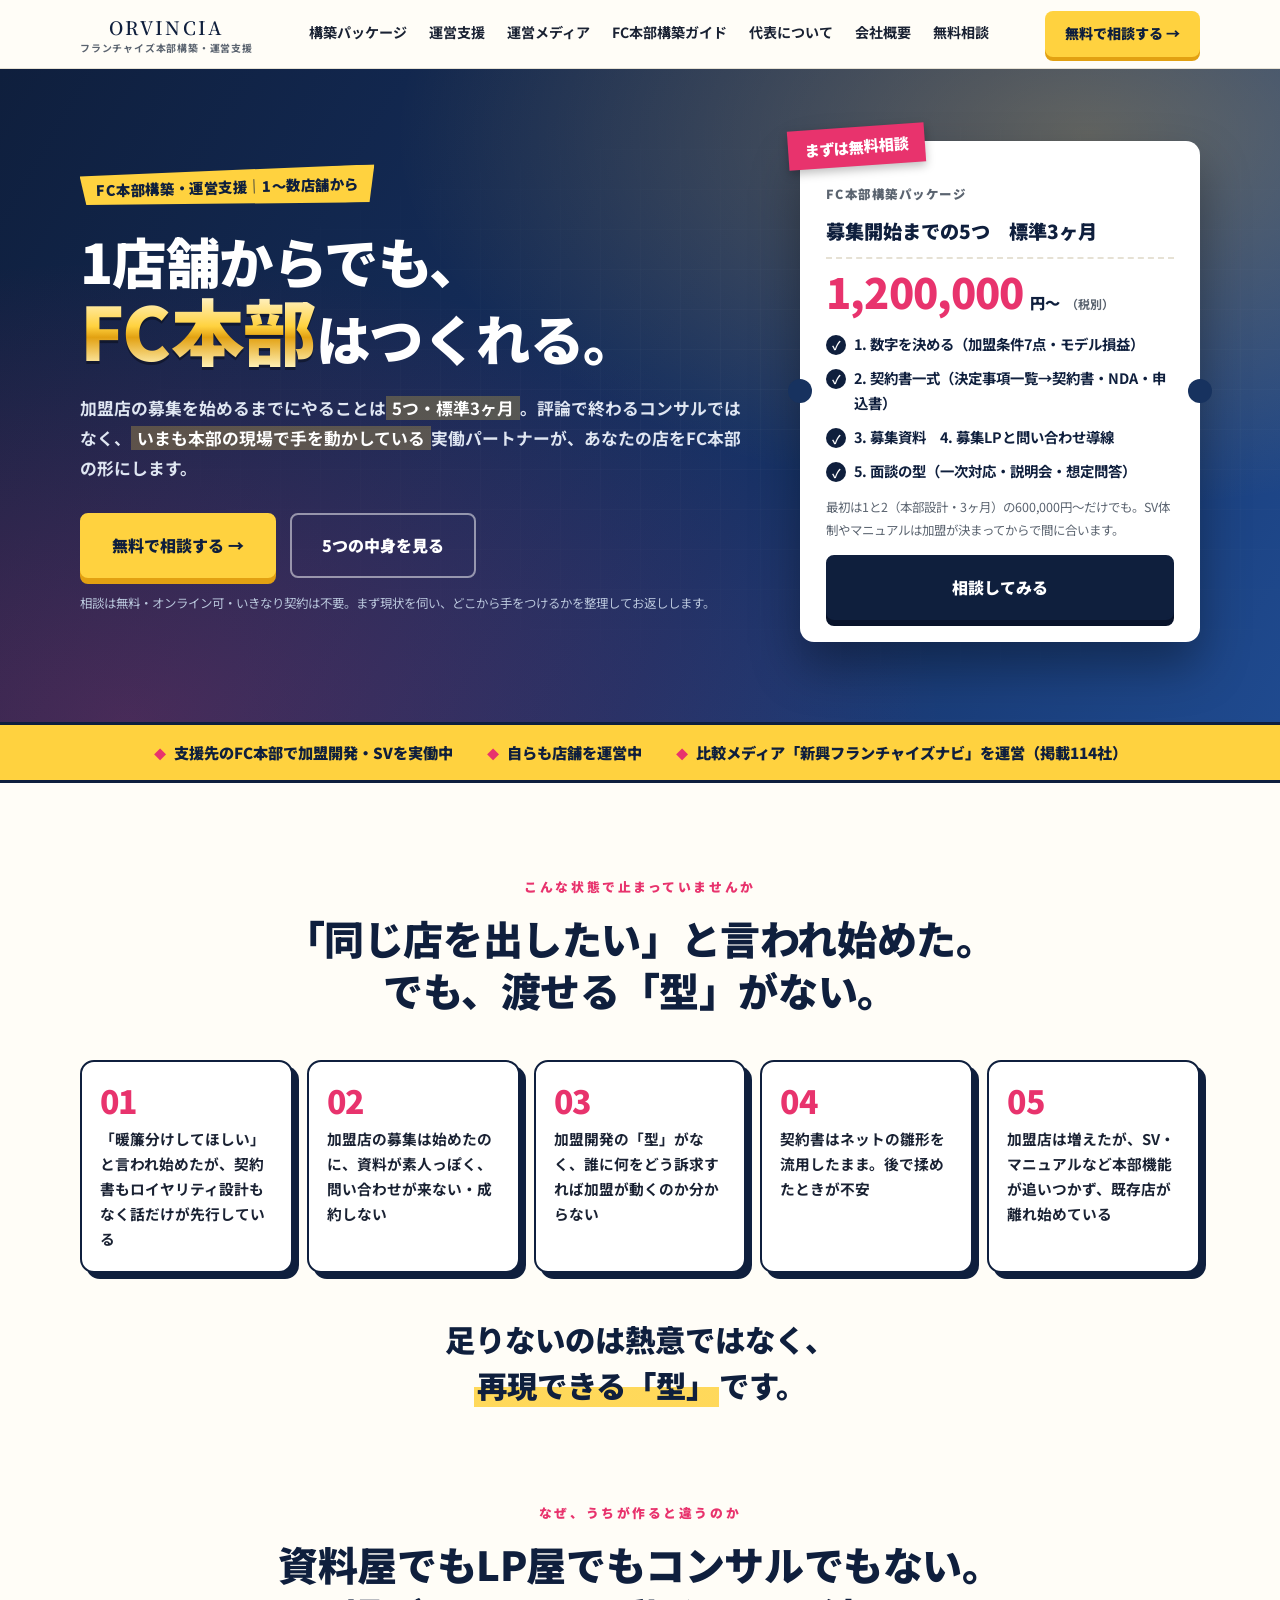
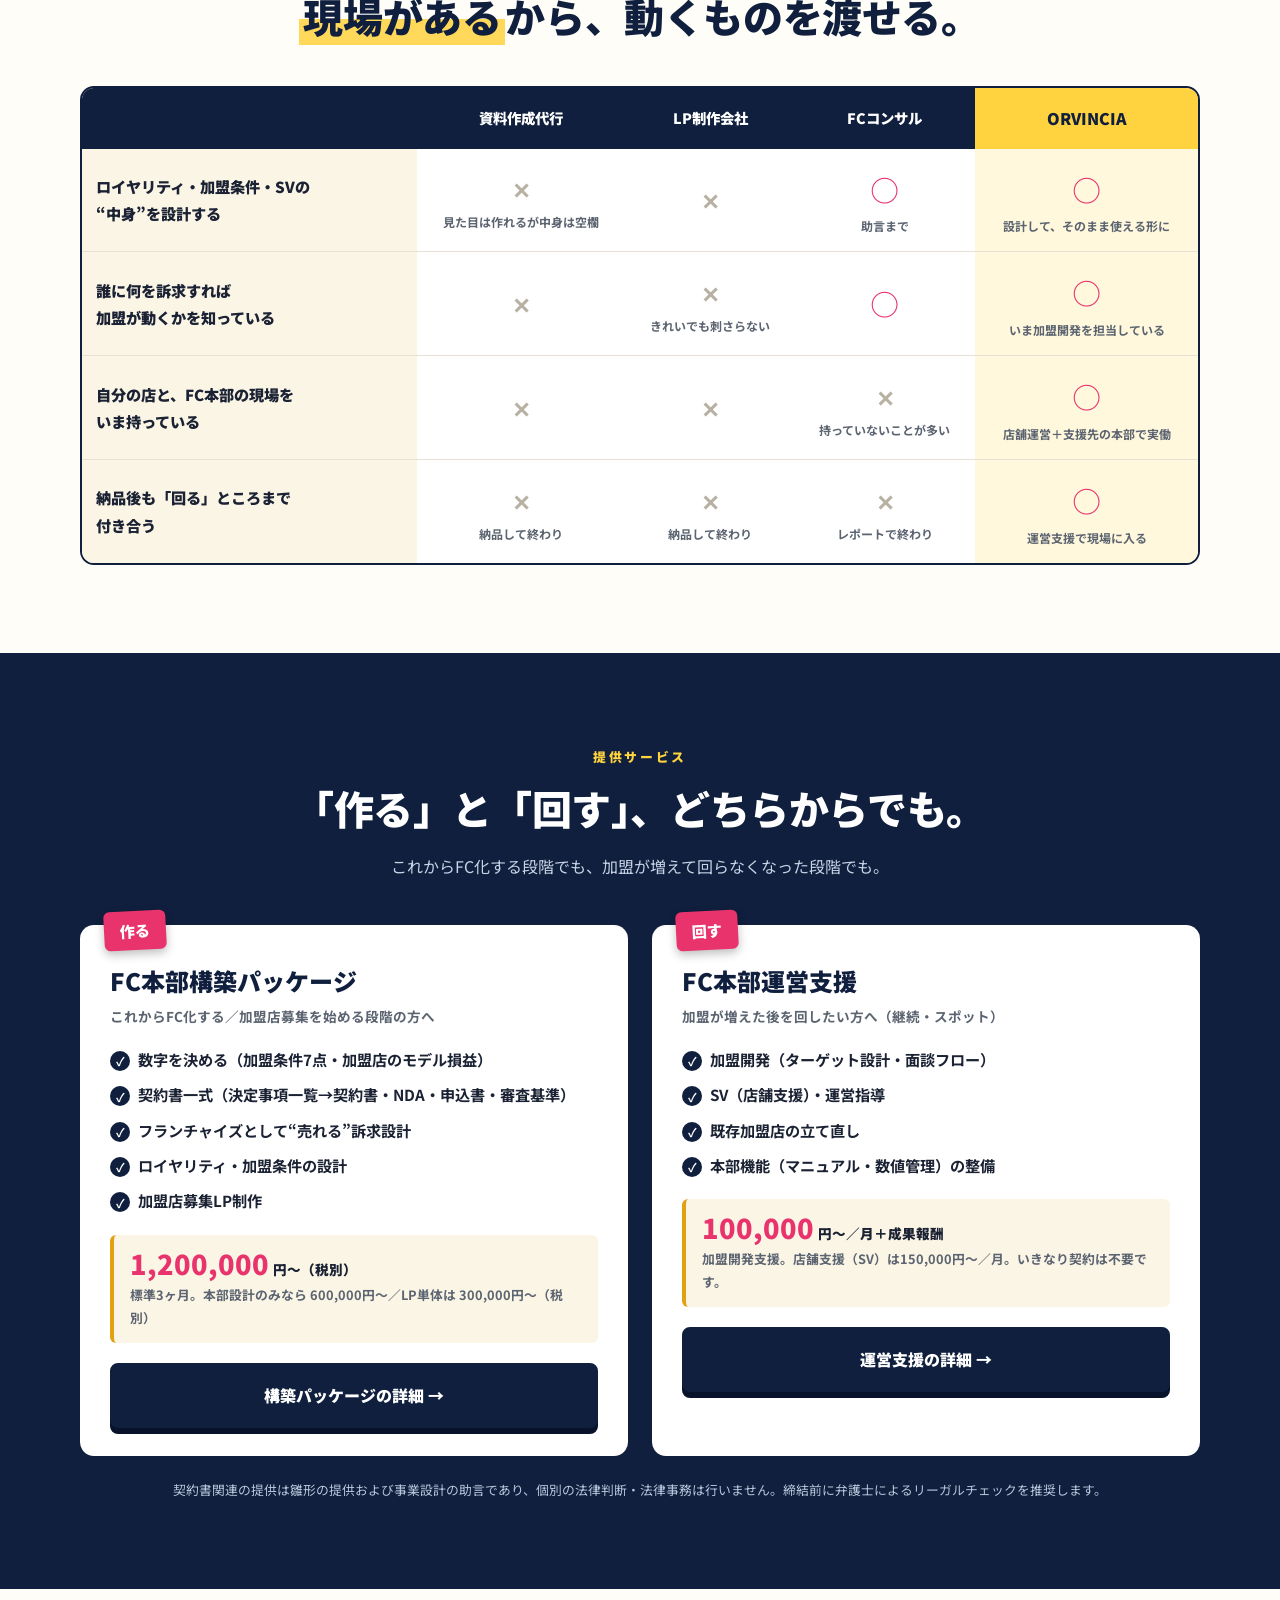
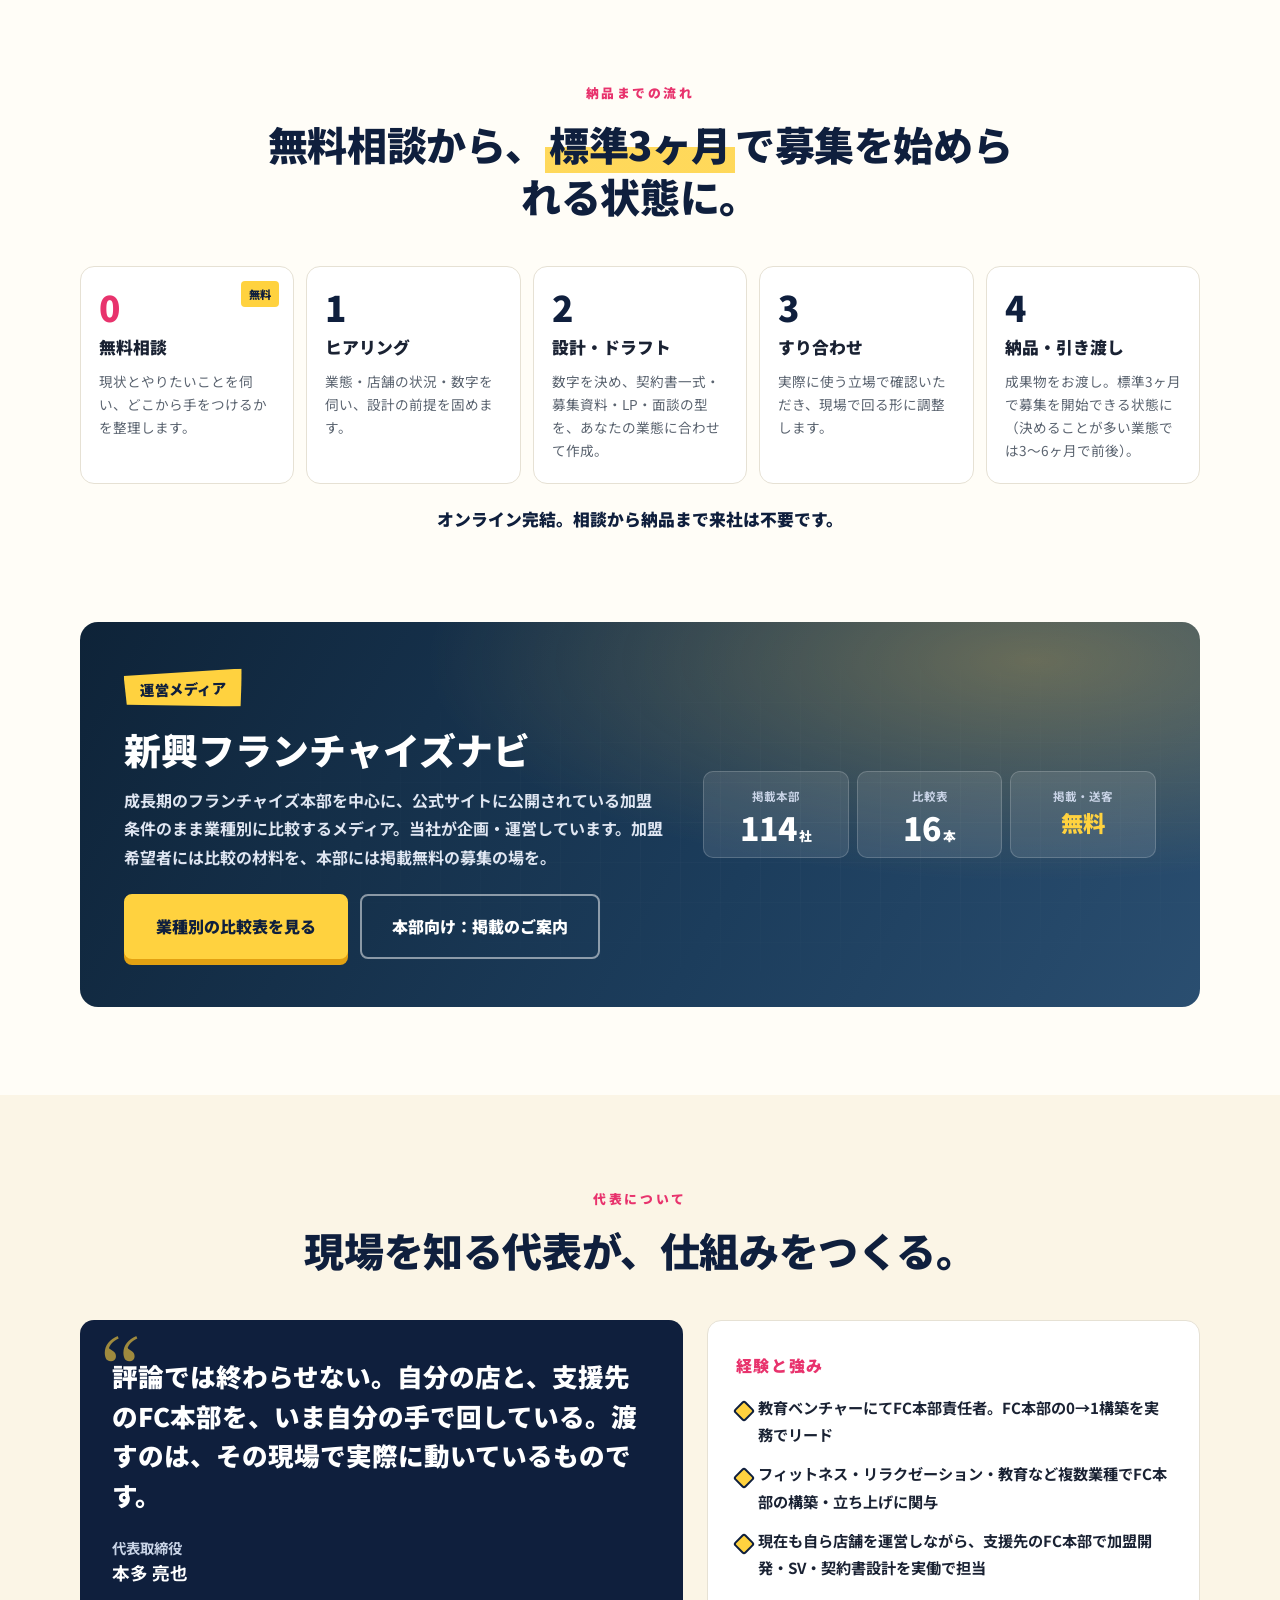
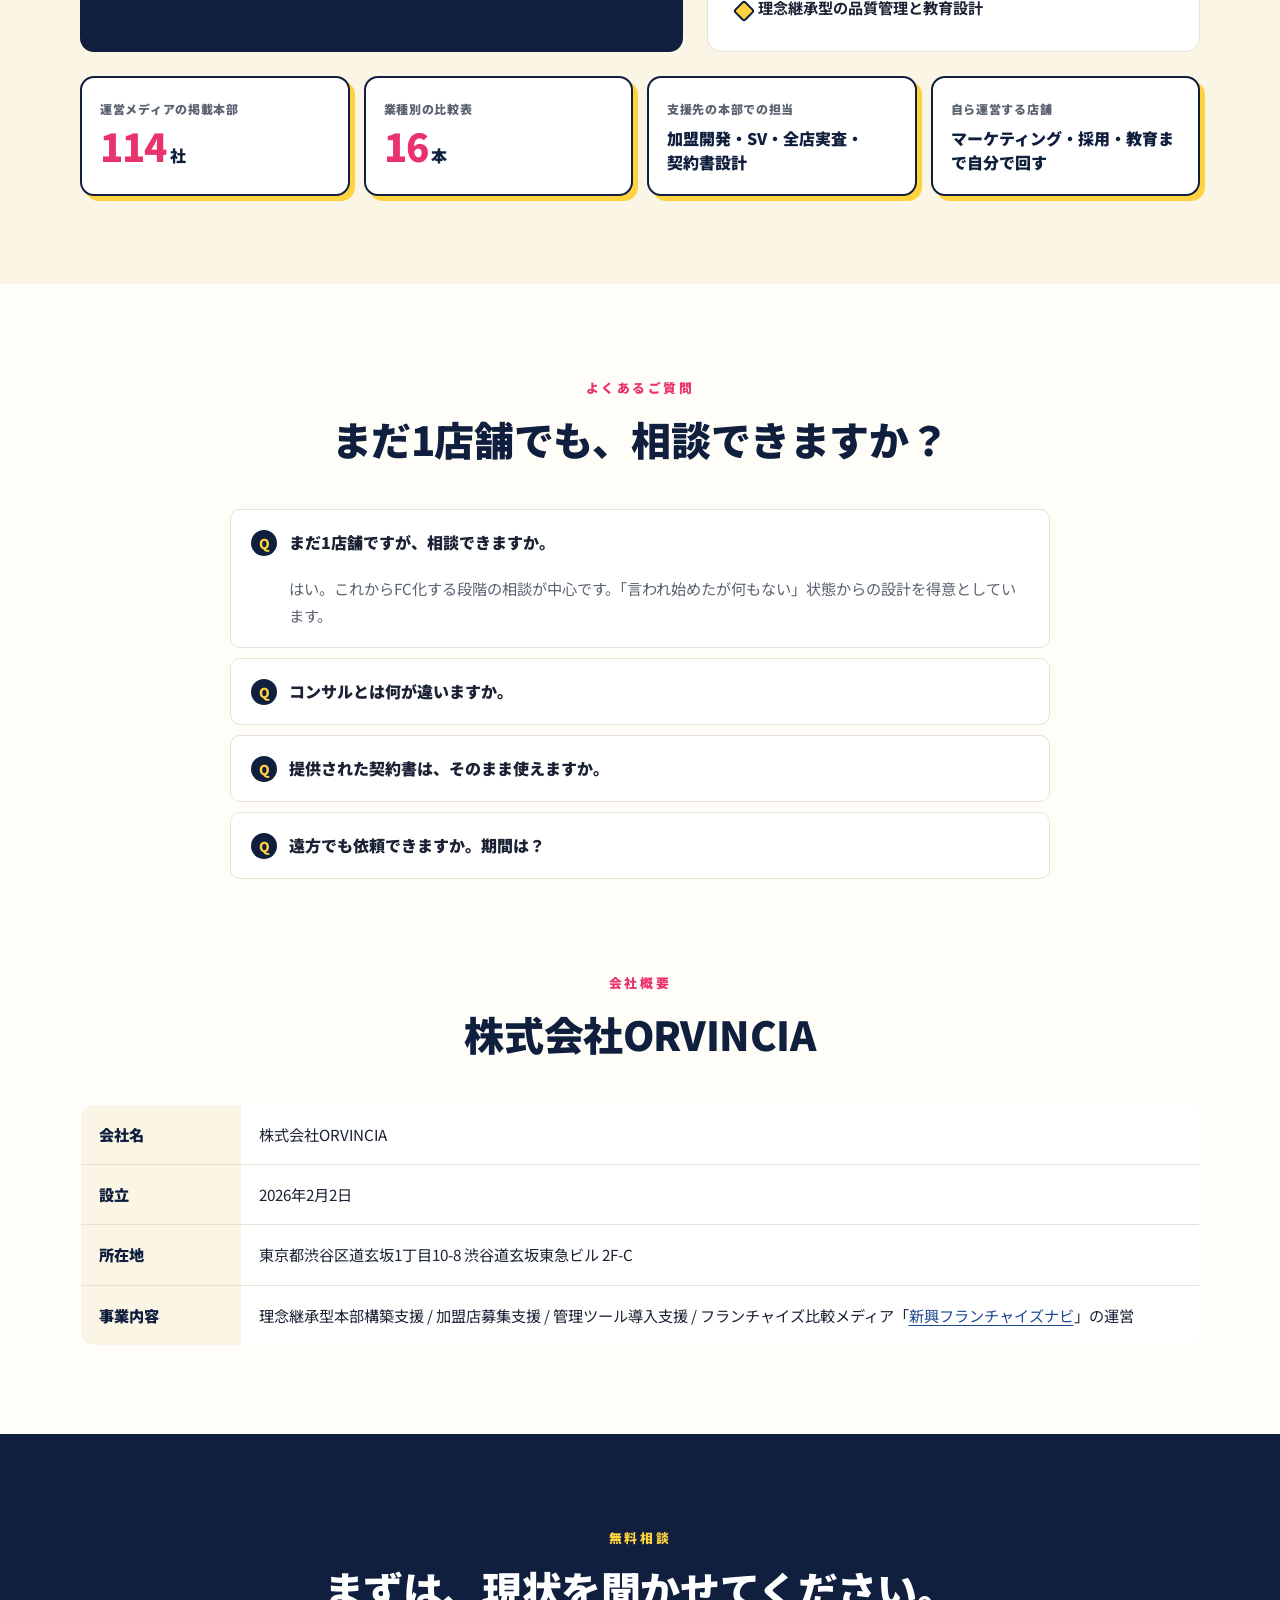
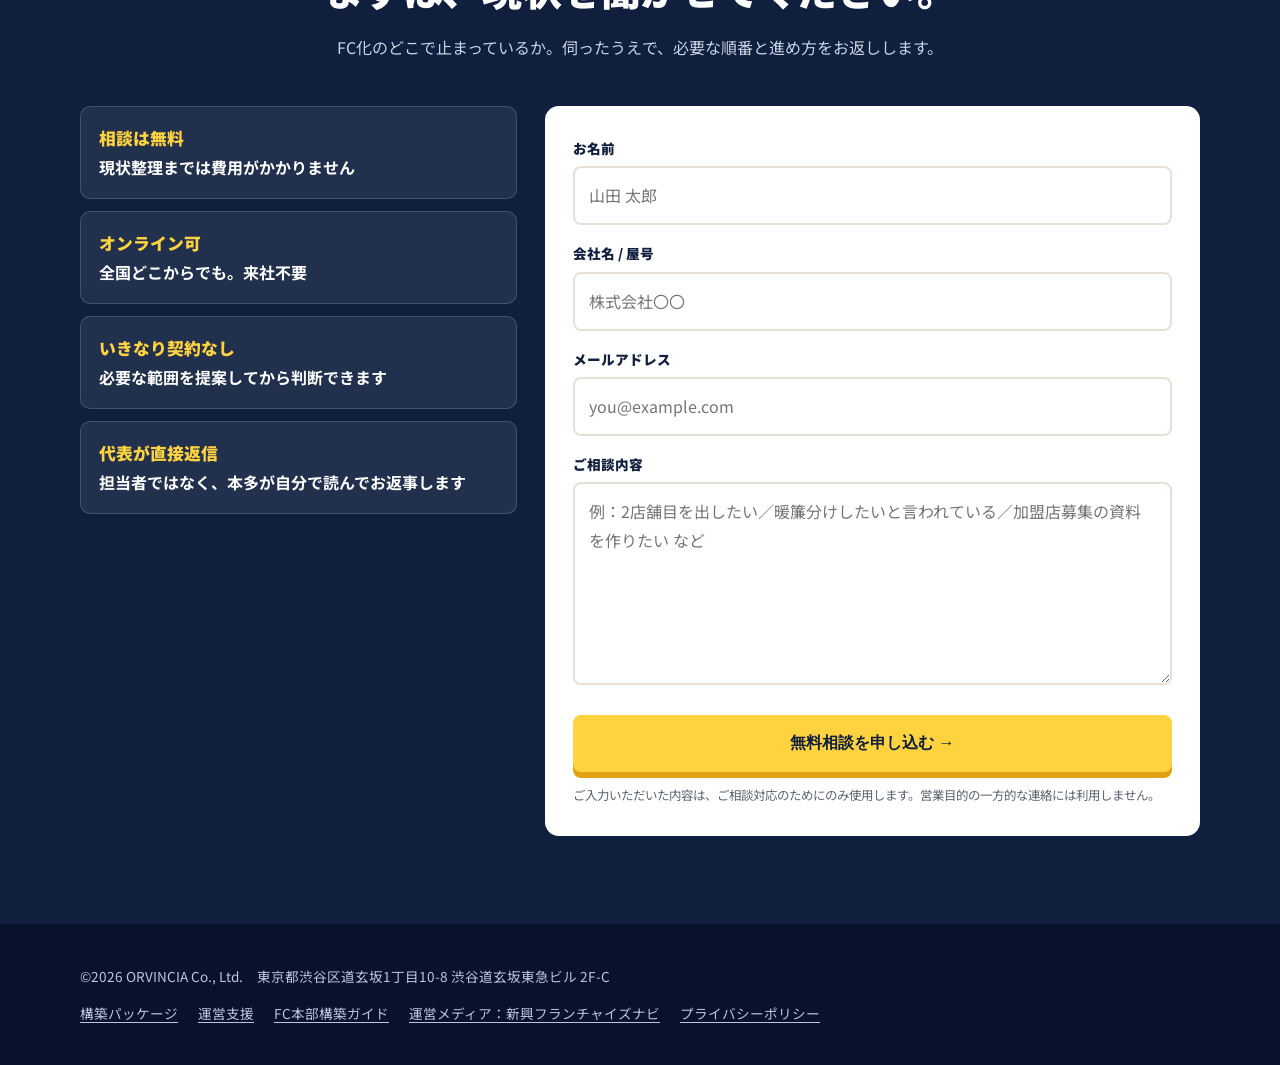
==== commit 0383d5f2: "トップページをサイト内の実態に合わせる（価格・納期・メディア件数） fc-package 側だけ改訂済みで、トップに旧情報が残り矛盾していたため揃えた。  価格 - ヒーロー「一式50万円」→「5つ・" ====
--- a/index.html
+++ b/index.html
@@ -5,11 +5,11 @@
   <meta charset="utf-8">
   <meta name="viewport" content="width=device-width, initial-scale=1">
   <title>フランチャイズ本部構築・運営支援を1店舗から | 株式会社ORVINCIA</title>
-  <meta name="description" content="1〜数店舗からのフランチャイズ化を、契約書・営業資料・加盟開発まで実働で支援。コンサルでも制作代行でもなく、いまFC本部の現場で手を動かしている実働パートナーです。相談無料。">
+  <meta name="description" content="加盟店の募集を始めるまでにやることは5つ・標準3ヶ月。1〜数店舗からのフランチャイズ化を、数字・契約書一式・募集資料・募集LP・面談の型まで実働で支援します。SV体制やマニュアルは加盟が決まってからで間に合います。">
   <link rel="canonical" href="https://orvincia.com/">
   <meta property="og:type" content="website">
   <meta property="og:title" content="フランチャイズ本部構築・運営支援を1店舗から | 株式会社ORVINCIA">
-  <meta property="og:description" content="1〜数店舗からのフランチャイズ化を、契約書・営業資料・加盟開発まで実働で支援。相談無料。">
+  <meta property="og:description" content="加盟店の募集を始めるまでにやることは5つ・標準3ヶ月。1〜数店舗からのフランチャイズ化を、数字・契約書一式・募集資料・募集LP・面談の型まで実働で支援します。SV体制やマニュアルは加盟が決まってからで間に合います。">
   <meta property="og:url" content="https://orvincia.com/">
   <meta property="og:site_name" content="株式会社ORVINCIA">
   <meta property="og:image" content="https://orvincia.com/og-image.png">
@@ -65,26 +65,26 @@
         <div>
           <span class="kicker">FC本部構築・運営支援｜1〜数店舗から</span>
           <h1>1店舗からでも、<br><span class="big gold">FC本部</span>はつくれる。</h1>
-          <p class="lead">契約書・営業資料・加盟開発の型・募集LPを<b>一式50万円</b>で。評論で終わるコンサルではなく、<b>いまも本部の現場で手を動かしている</b>実働パートナーが、あなたの店をFC本部の形にします。</p>
+          <p class="lead">加盟店の募集を始めるまでにやることは<b>5つ・標準3ヶ月</b>。評論で終わるコンサルではなく、<b>いまも本部の現場で手を動かしている</b>実働パートナーが、あなたの店をFC本部の形にします。</p>
           <div class="hero-btns">
             <a href="#contact" class="btn btn-sun">無料で相談する →</a>
-            <a href="/fc-package/" class="btn btn-ghost">パッケージの中身を見る</a>
-          </div>
-          <p class="hero-note">相談は無料・オンライン可・いきなり契約は不要。まず現状を伺い、FC化に必要な順番を整理してお返しします。</p>
+            <a href="/fc-package/" class="btn btn-ghost">5つの中身を見る</a>
+          </div>
+          <p class="hero-note">相談は無料・オンライン可・いきなり契約は不要。まず現状を伺い、どこから手をつけるかを整理してお返しします。</p>
         </div>
 
         <div class="ticket">
           <span class="ribbon">まずは無料相談</span>
           <p class="t-label">FC本部構築パッケージ</p>
-          <p class="t-name">契約書・営業資料・加盟開発の型・募集LP　一式</p>
-          <div class="t-price"><span class="n">500,000</span><span class="u">円</span><span class="tax">（税別）</span></div>
+          <p class="t-name">募集開始までの5つ　標準3ヶ月</p>
+          <div class="t-price"><span class="n">1,200,000</span><span class="u">円〜</span><span class="tax">（税別）</span></div>
           <ul>
-            <li>加盟店募集用の営業資料一式</li>
-            <li>加盟契約書ドラフト</li>
-            <li>“売れる”訴求設計（ロイヤリティ・加盟条件の設計を含む）</li>
-            <li>加盟店募集LP（単体なら300,000円・税別）</li>
+            <li>1. 数字を決める（加盟条件7点・モデル損益）</li>
+            <li>2. 契約書一式（決定事項一覧→契約書・NDA・申込書）</li>
+            <li>3. 募集資料　4. 募集LPと問い合わせ導線</li>
+            <li>5. 面談の型（一次対応・説明会・想定問答）</li>
           </ul>
-          <p class="t-sub">標準納期1〜6ヶ月。加盟後を「回す」運営支援は別途お見積り。</p>
+          <p class="t-sub">最初は1と2（本部設計・3ヶ月）の600,000円〜だけでも。SV体制やマニュアルは加盟が決まってからで間に合います。</p>
           <a href="#contact" class="btn btn-navy">相談してみる</a>
         </div>
       </div>
@@ -94,7 +94,7 @@
       <div class="page-width">
         <span>支援先のFC本部で加盟開発・SVを実働中</span>
         <span>自らも店舗を運営中</span>
-        <span>比較メディア「新興フランチャイズナビ」を運営（掲載68社）</span>
+        <span>比較メディア「新興フランチャイズナビ」を運営（掲載114社）</span>
       </div>
     </div>
 
@@ -183,13 +183,13 @@
             <h3>FC本部構築パッケージ</h3>
             <p class="for">これからFC化する／加盟店募集を始める段階の方へ</p>
             <ul>
-              <li>加盟店募集用の営業資料一式</li>
-              <li>加盟契約書ドラフト</li>
+              <li>数字を決める（加盟条件7点・加盟店のモデル損益）</li>
+              <li>契約書一式（決定事項一覧→契約書・NDA・申込書・審査基準）</li>
               <li>フランチャイズとして“売れる”訴求設計</li>
               <li>ロイヤリティ・加盟条件の設計</li>
               <li>加盟店募集LP制作</li>
             </ul>
-            <div class="price"><div class="n">500,000<small>円（税別）</small></div><p>LP制作のみの単体依頼は 300,000円（税別）</p></div>
+            <div class="price"><div class="n">1,200,000<small>円〜（税別）</small></div><p>標準3ヶ月。本部設計のみなら 600,000円〜／LP単体は 300,000円〜（税別）</p></div>
             <a href="/fc-package/" class="btn btn-navy">構築パッケージの詳細 →</a>
           </div>
           <div class="svc">
@@ -202,7 +202,7 @@
               <li>既存加盟店の立て直し</li>
               <li>本部機能（マニュアル・数値管理）の整備</li>
             </ul>
-            <div class="price"><div class="n">応相談</div><p>支援範囲と関与度に応じてお見積り。いきなり契約は不要です。</p></div>
+            <div class="price"><div class="n">100,000<small>円〜／月＋成果報酬</small></div><p>加盟開発支援。店舗支援（SV）は150,000円〜／月。いきなり契約は不要です。</p></div>
             <a href="/fc-support/" class="btn btn-navy">運営支援の詳細 →</a>
           </div>
         </div>
@@ -215,14 +215,14 @@
       <div class="page-width">
         <div class="sec-head fade-in">
           <span class="sec-label">納品までの流れ</span>
-          <h2 class="sec-title">無料相談から、<span class="marker">1〜6ヶ月</span>で一式を納品。</h2>
+          <h2 class="sec-title">無料相談から、<span class="marker">標準3ヶ月</span>で募集を始められる状態に。</h2>
         </div>
         <div class="flow fade-in">
-          <div class="step"><span class="badge">無料</span><div class="n free">0</div><h4>無料相談</h4><p>現状とやりたいことを伺い、FC化に必要な順番を整理します。</p></div>
+          <div class="step"><span class="badge">無料</span><div class="n free">0</div><h4>無料相談</h4><p>現状とやりたいことを伺い、どこから手をつけるかを整理します。</p></div>
           <div class="step"><div class="n">1</div><h4>ヒアリング</h4><p>業態・店舗の状況・数字を伺い、設計の前提を固めます。</p></div>
-          <div class="step"><div class="n">2</div><h4>設計・ドラフト</h4><p>契約書・営業資料・加盟開発の型を、あなたの業態に合わせて作成。</p></div>
+          <div class="step"><div class="n">2</div><h4>設計・ドラフト</h4><p>数字を決め、契約書一式・募集資料・LP・面談の型を、あなたの業態に合わせて作成。</p></div>
           <div class="step"><div class="n">3</div><h4>すり合わせ</h4><p>実際に使う立場で確認いただき、現場で回る形に調整します。</p></div>
-          <div class="step"><div class="n">4</div><h4>納品</h4><p>一式をお渡し。標準納期は1〜6ヶ月（内容により前後）。</p></div>
+          <div class="step"><div class="n">4</div><h4>納品・引き渡し</h4><p>成果物をお渡し。標準3ヶ月で募集を開始できる状態に（決めることが多い業態では3〜6ヶ月で前後）。</p></div>
         </div>
         <p class="flow-note">オンライン完結。相談から納品まで来社は不要です。</p>
       </div>
@@ -236,15 +236,15 @@
             <div>
               <span class="kicker">運営メディア</span>
               <h3>新興フランチャイズナビ</h3>
-              <p>店舗数0〜20の成長期フランチャイズ本部だけを、公式サイトに公開されている加盟条件のまま業種別に比較するメディア。当社が企画・運営しています。加盟希望者には比較の材料を、本部には掲載無料の募集の場を。</p>
+              <p>成長期のフランチャイズ本部を中心に、公式サイトに公開されている加盟条件のまま業種別に比較するメディア。当社が企画・運営しています。加盟希望者には比較の材料を、本部には掲載無料の募集の場を。</p>
               <div class="media-btns">
                 <a href="https://fcnavi.orvincia.com/compare" class="btn btn-sun">業種別の比較表を見る</a>
                 <a href="https://fcnavi.orvincia.com/for-franchisors" class="btn btn-ghost">本部向け：掲載のご案内</a>
               </div>
             </div>
             <dl class="media-nums">
-              <div><dt>掲載本部</dt><dd>68<small>社</small></dd></div>
-              <div><dt>比較表</dt><dd>11<small>業種</small></dd></div>
+              <div><dt>掲載本部</dt><dd>114<small>社</small></dd></div>
+              <div><dt>比較表</dt><dd>16<small>本</small></dd></div>
               <div><dt>掲載・送客</dt><dd style="font-size:1.4rem;color:var(--sun)">無料</dd></div>
             </dl>
           </div>
@@ -275,8 +275,8 @@
           </div>
         </div>
         <dl class="fact-strip fade-in">
-          <div><dt>運営メディアの掲載本部</dt><dd><span class="n">68</span><span class="u">社</span></dd></div>
-          <div><dt>業種別の比較表</dt><dd><span class="n">11</span><span class="u">業種</span></dd></div>
+          <div><dt>運営メディアの掲載本部</dt><dd><span class="n">114</span><span class="u">社</span></dd></div>
+          <div><dt>業種別の比較表</dt><dd><span class="n">16</span><span class="u">本</span></dd></div>
           <div><dt>支援先の本部での担当</dt><dd class="t">加盟開発・SV・全店実査・<span class="nw">契約書設計</span></dd></div>
           <div><dt>自ら運営する店舗</dt><dd class="t">マーケティング・採用・教育まで<span class="nw">自分で回す</span></dd></div>
         </dl>
@@ -294,7 +294,7 @@
           <details open><summary>まだ1店舗ですが、相談できますか。</summary><div class="a">はい。これからFC化する段階の相談が中心です。「言われ始めたが何もない」状態からの設計を得意としています。</div></details>
           <details><summary>コンサルとは何が違いますか。</summary><div class="a">評論や助言で終わりません。自分でも店舗を運営し、いまもFC本部の現場に入って加盟開発や既存店支援を自分の手で行っています。渡すのは、現場で実際に動いているものです。</div></details>
           <details><summary>提供された契約書は、そのまま使えますか。</summary><div class="a">雛形の提供および事業設計の助言としてお渡しします。個別の法律判断・法律事務は行いません。締結前に弁護士によるリーガルチェックを受けることを推奨します。</div></details>
-          <details><summary>遠方でも依頼できますか。期間は？</summary><div class="a">オンラインで対応します。相談から納品まで来社は必須ではありません。納品は標準で1〜6ヶ月が目安です。</div></details>
+          <details><summary>遠方でも依頼できますか。期間は？</summary><div class="a">オンラインで対応します。相談から納品まで来社は必須ではありません。標準3ヶ月で、加盟店の募集を開始できる状態になります（決めることが多い業態では3〜6ヶ月で前後します）。</div></details>
         </div>
       </div>
     </section>
--- a/site.css
+++ b/site.css
@@ -327,7 +327,8 @@
     .pkg-body li:last-child { border-bottom: 0; }
     .pkg-body li::before { content: "✓"; color: #fff; background: var(--navy); border-radius: 50%; width: 26px; height: 26px; font-size: .85rem; display: inline-flex; align-items: center; justify-content: center; margin-top: 2px; }
     .pkg-body li b { display: block; font-size: 1.05rem; font-weight: 900; color: var(--navy); }
-    .pkg-body li span { display: block; margin-top: 4px; font-size: .9rem; color: var(--ink-soft); }
+    .pkg-body li > b, .pkg-body li > span { grid-column: 2; }
+    .pkg-body li span { display: block; margin-top: -6px; font-size: .9rem; color: var(--ink-soft); }
     .pkg-body li.core b::after { content: "核"; margin-left: 8px; background: var(--sun); color: var(--navy); font-size: .7rem; padding: 2px 8px; border-radius: 4px; vertical-align: middle; }
     .legal { margin: 18px 0 0; font-size: .78rem; color: var(--ink-soft); }
     .opt { margin: 18px 0 0; background: #fff; border: 1px solid var(--line); border-radius: 14px; padding: 20px 24px; display: flex; flex-wrap: wrap; align-items: center; justify-content: space-between; gap: 12px 20px; }
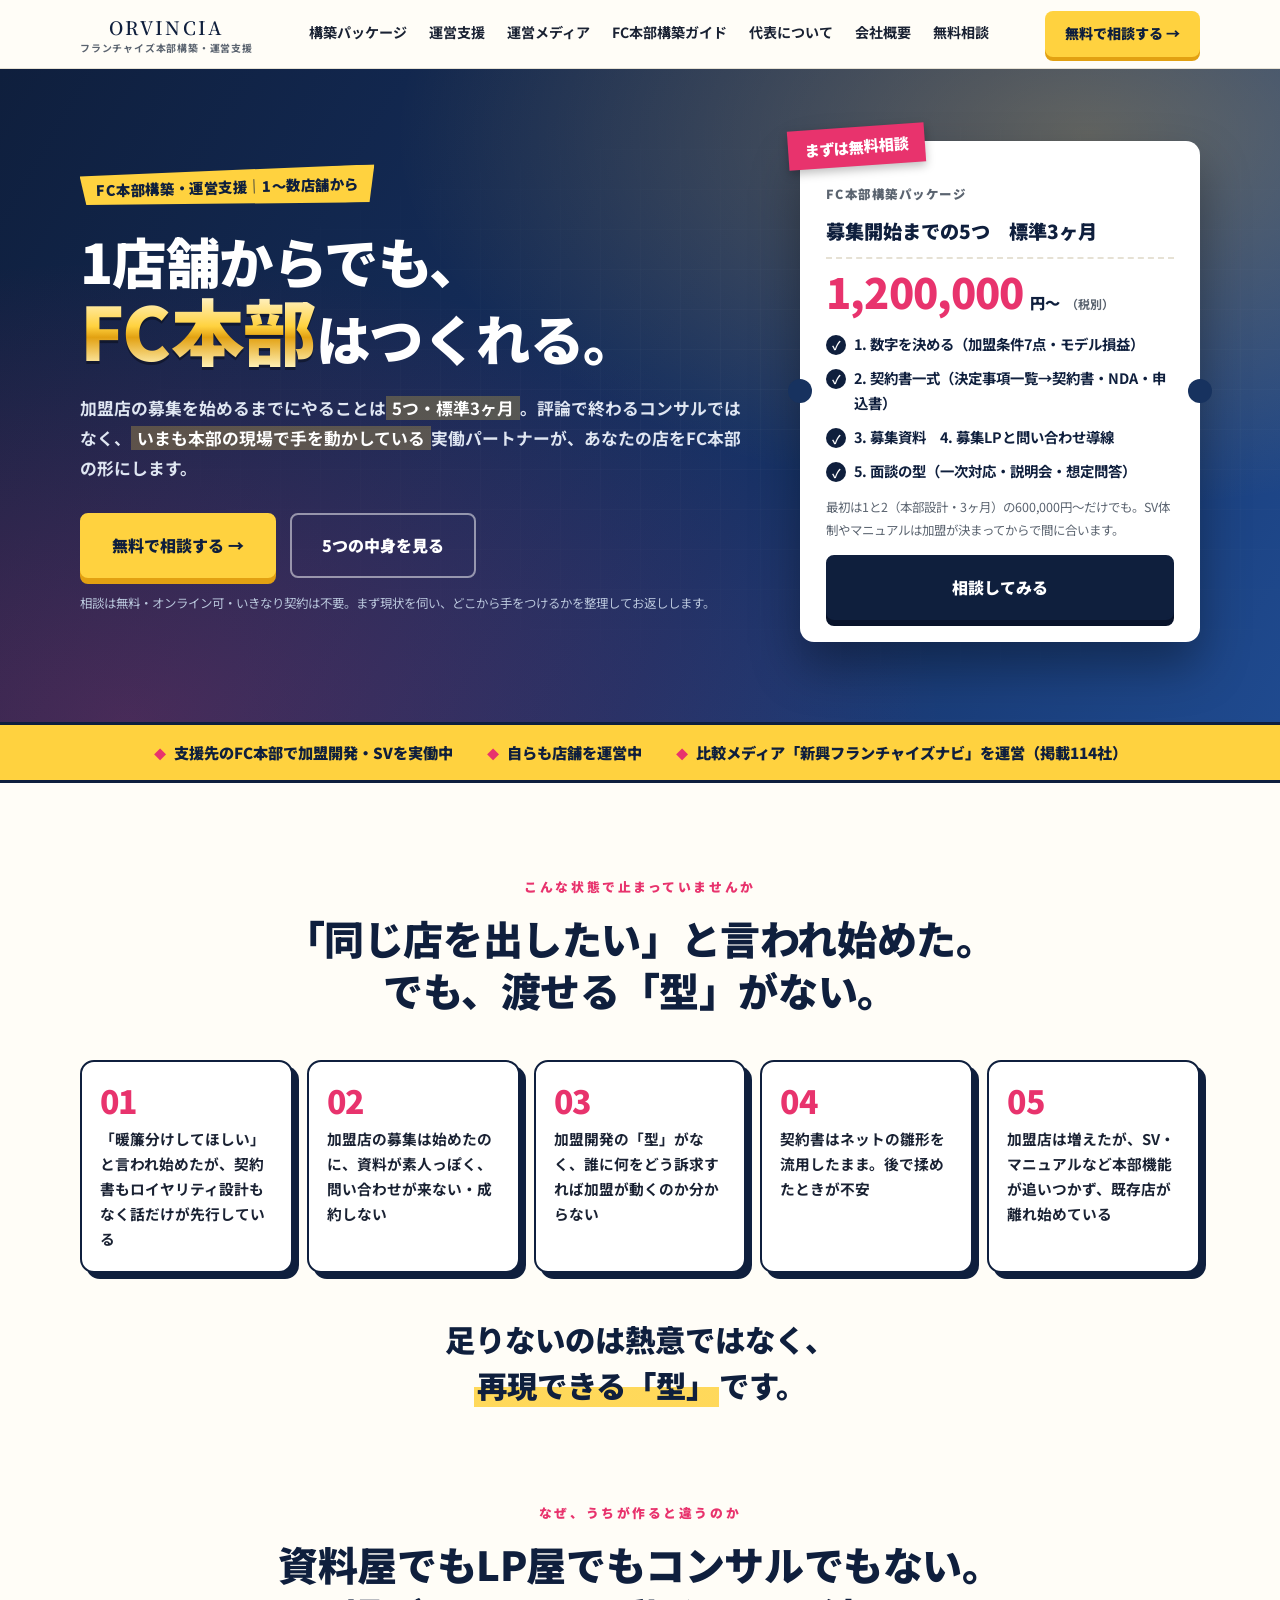
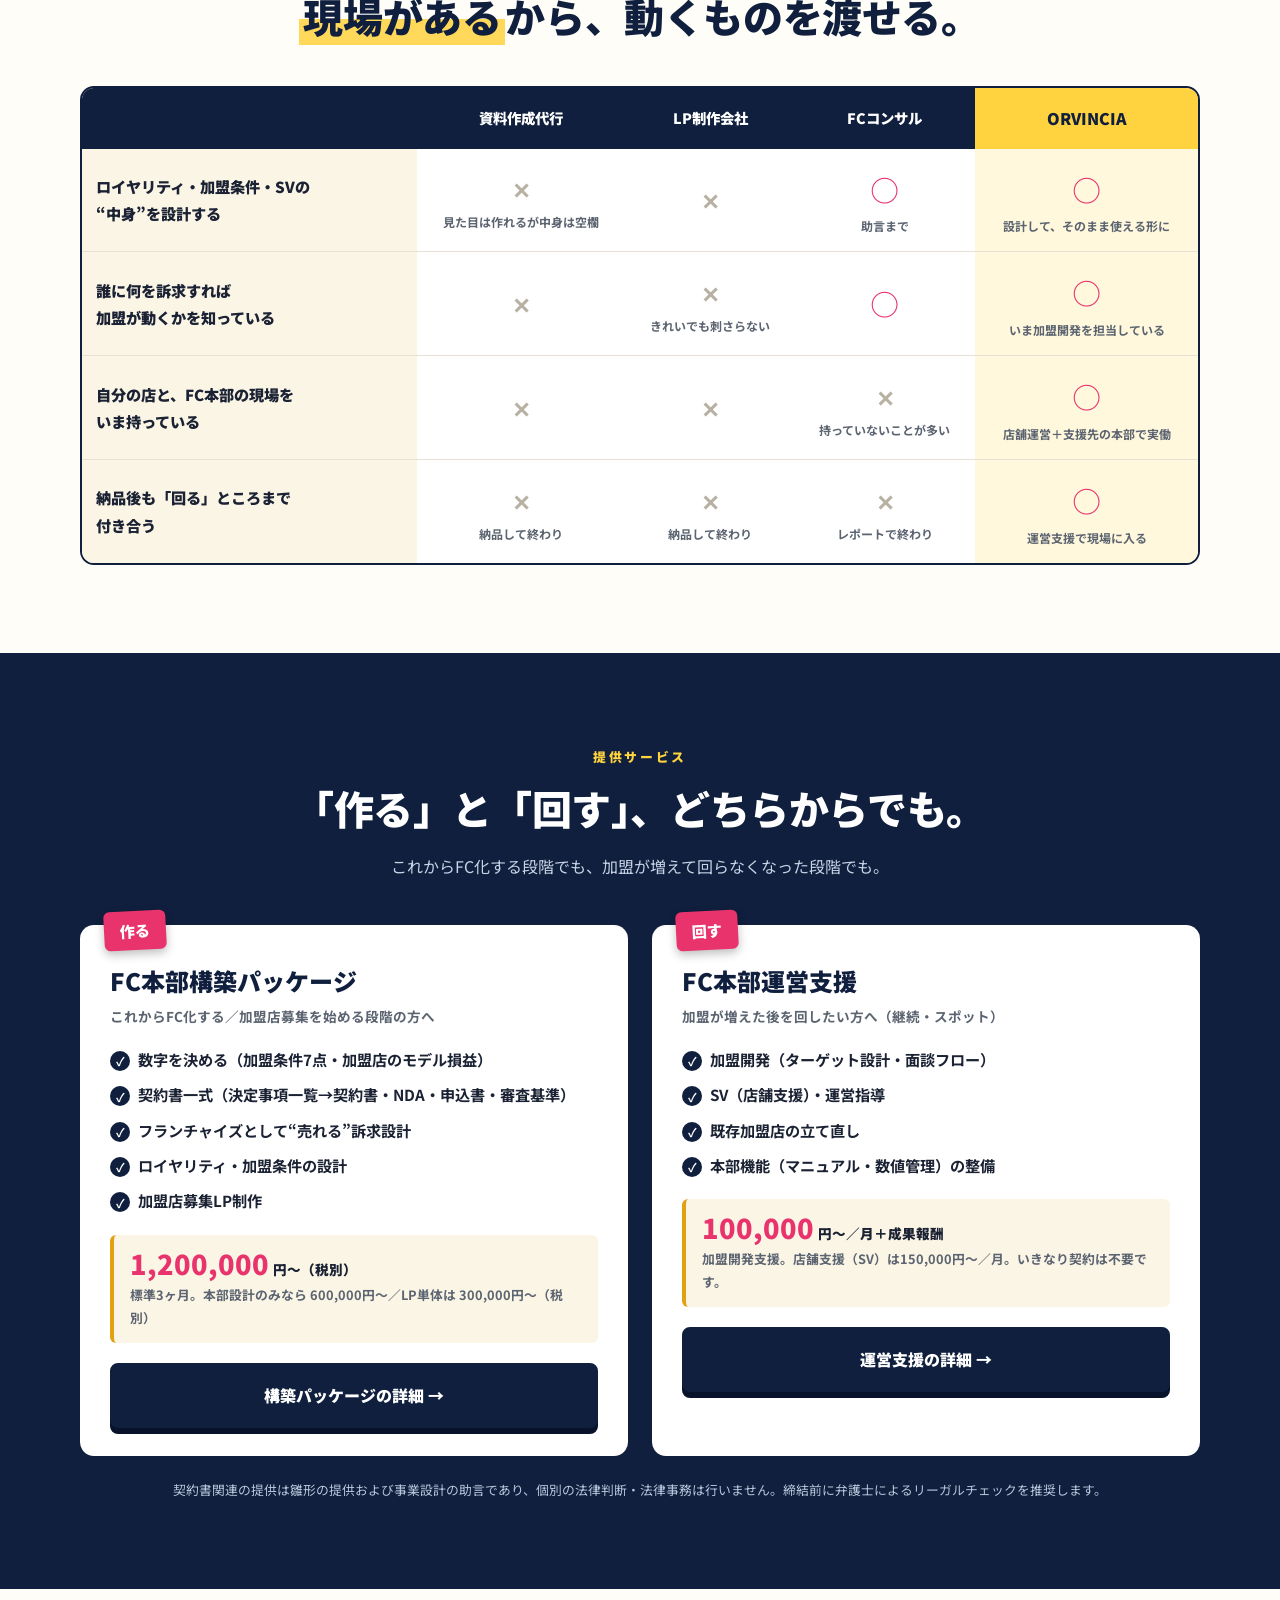
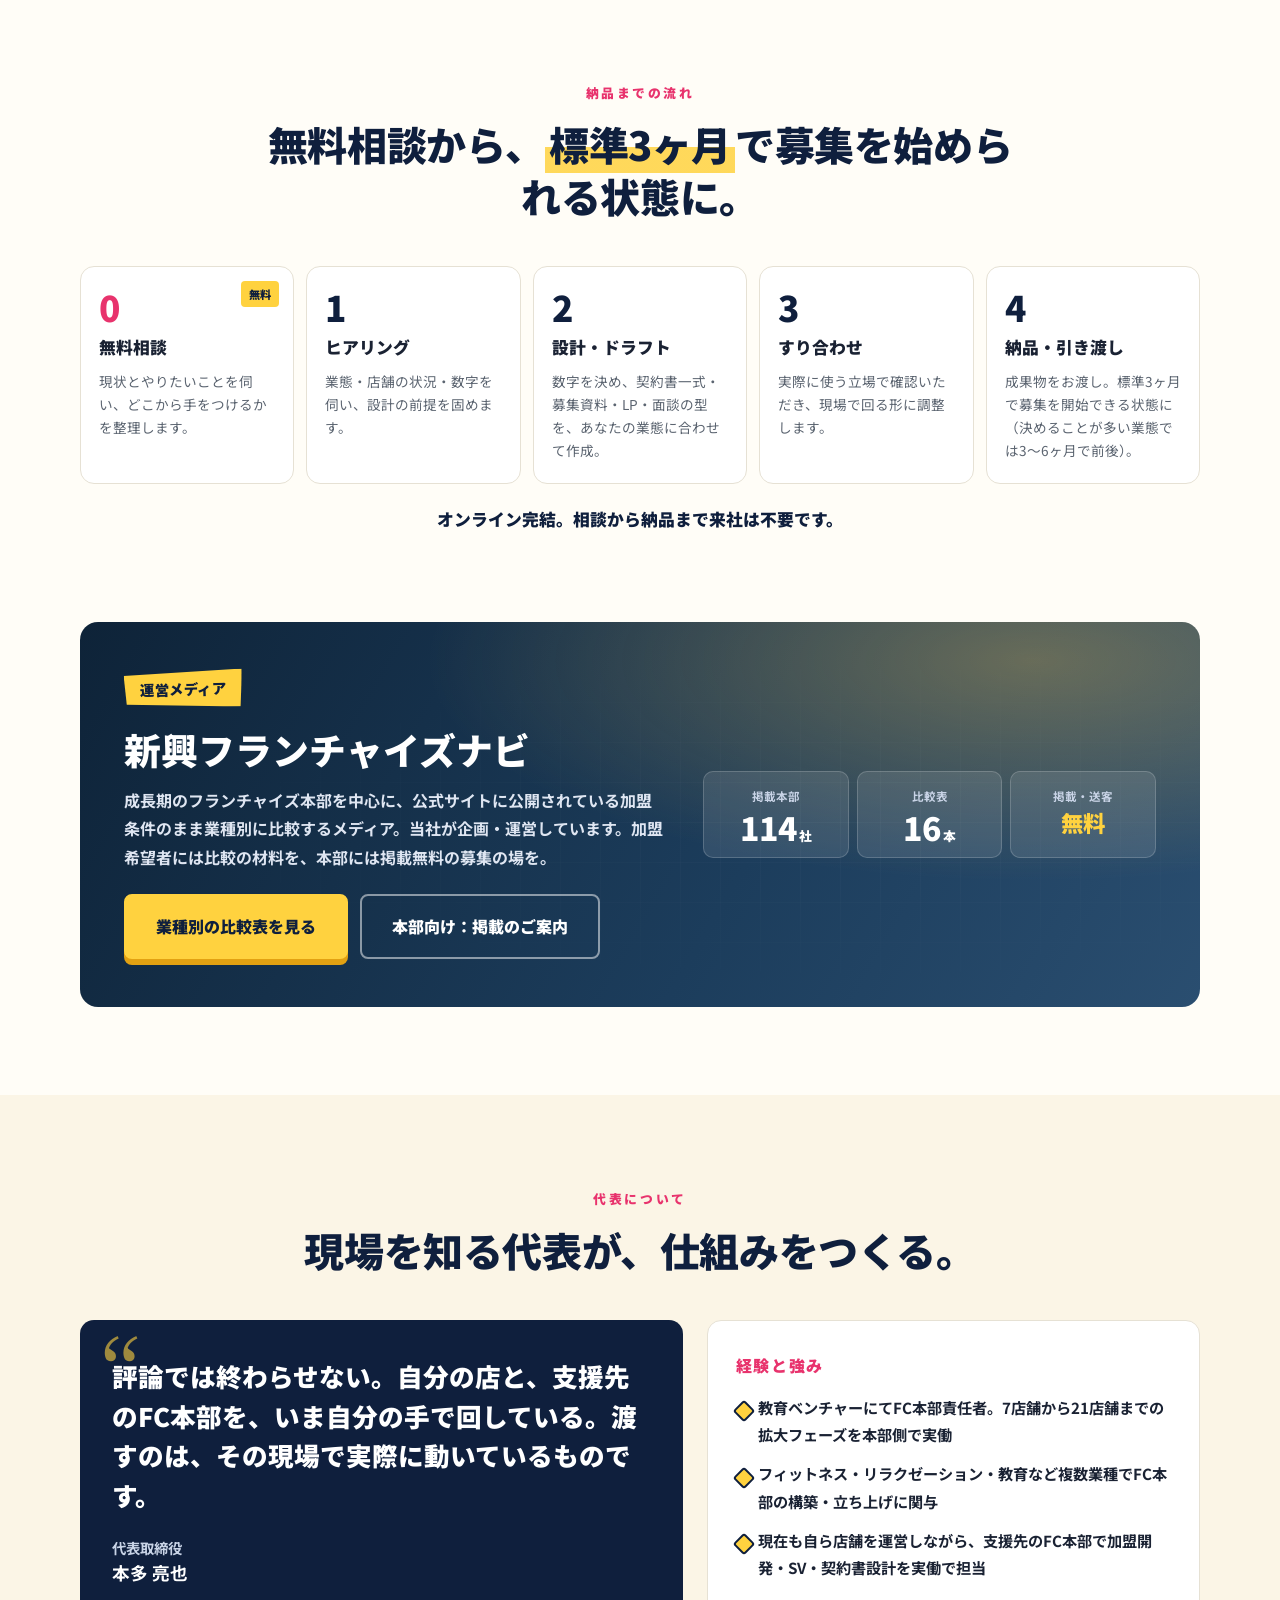
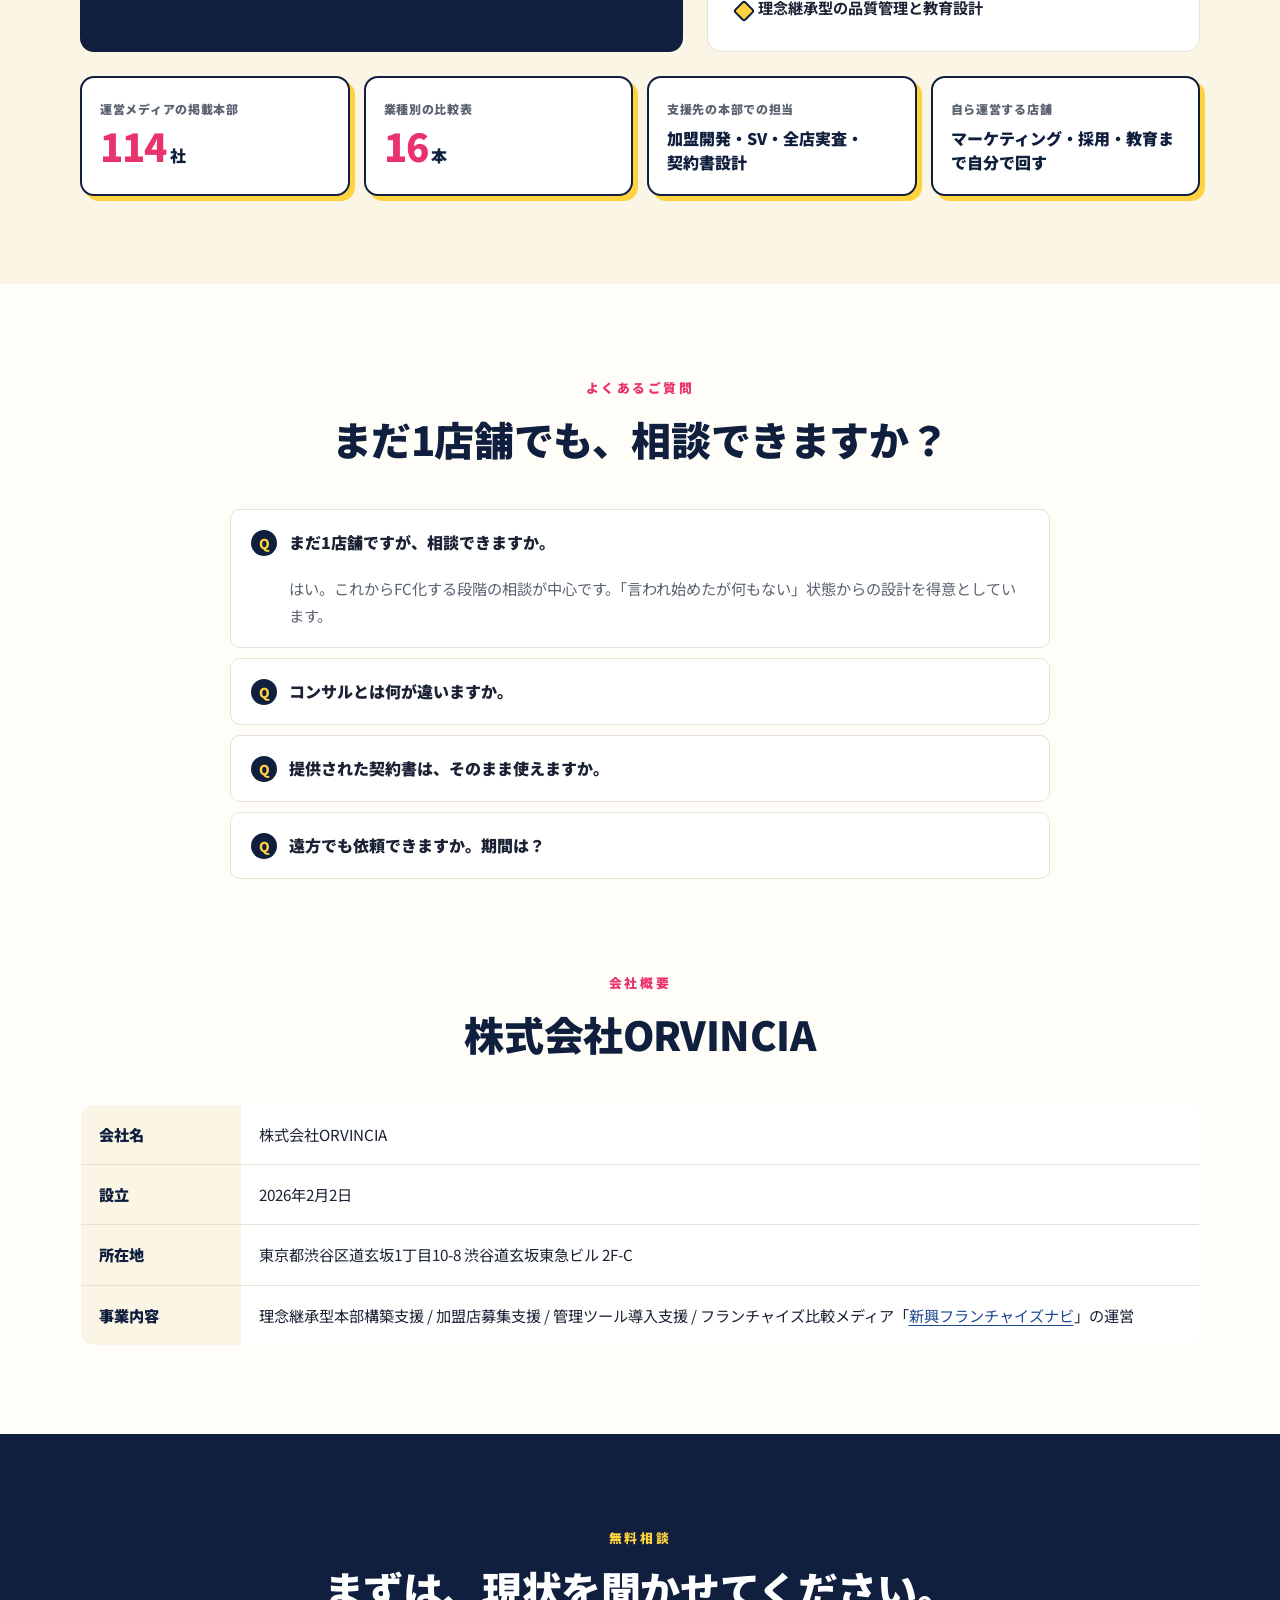
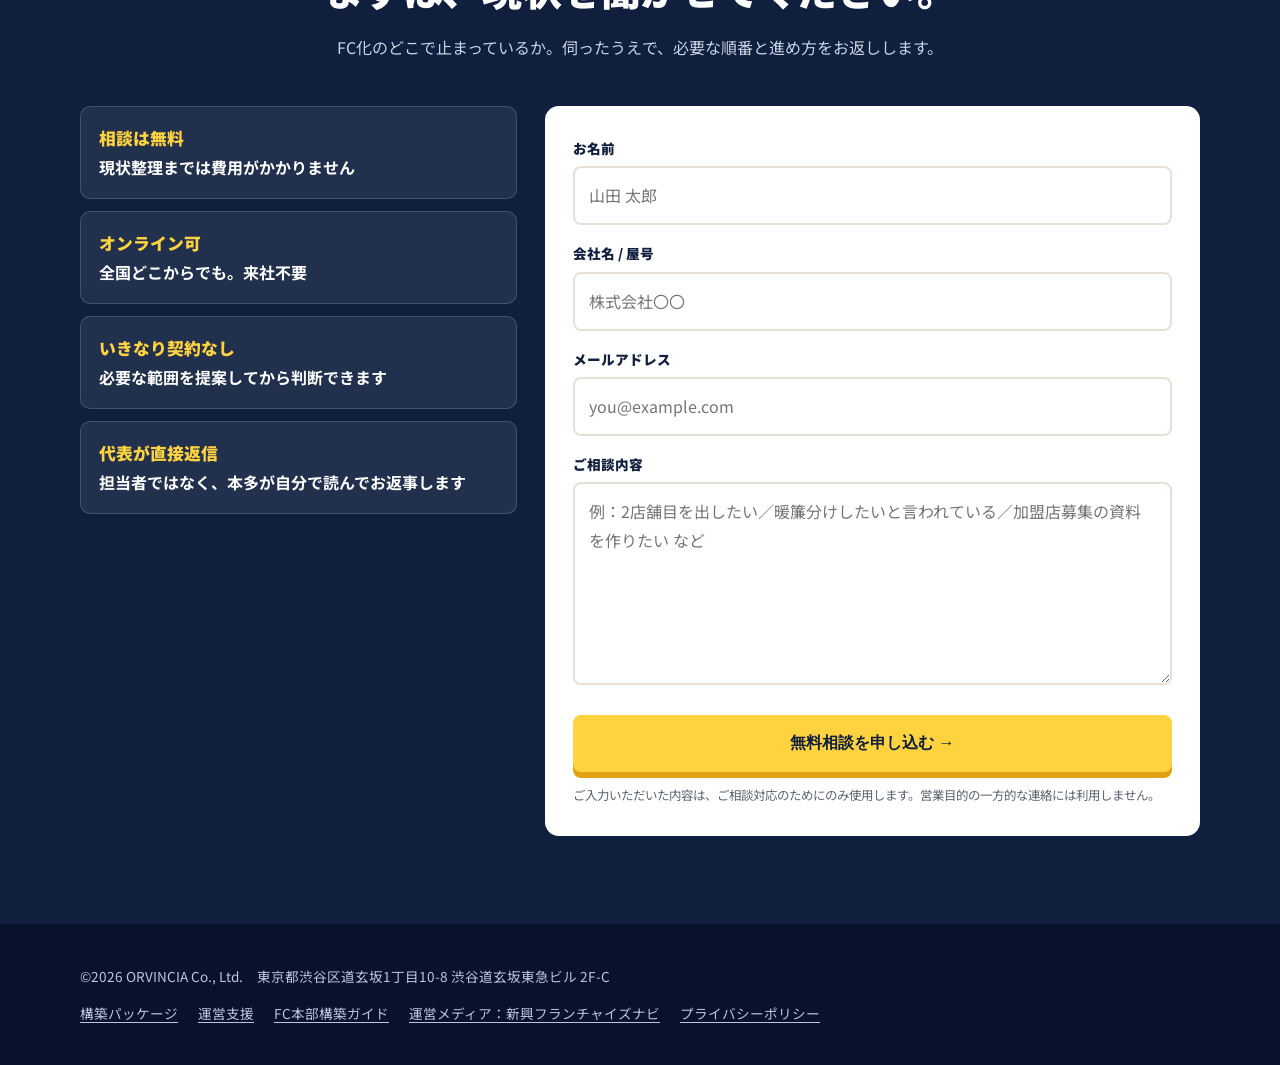
==== commit 68170aba: "前職の経歴表記を事実に合わせる（0→1構築 → 7→21店舗の拡大フェーズ） 前職の教育ベンチャーは着任時点で既に加盟店があり、FC本部も存在していた。 「FC本部の0→1構築を実務でリード」は事実と" ====
--- a/index.html
+++ b/index.html
@@ -267,7 +267,7 @@
           <div class="bio">
             <h3>経験と強み</h3>
             <ul>
-              <li>教育ベンチャーにてFC本部責任者。FC本部の0→1構築を実務でリード</li>
+              <li>教育ベンチャーにてFC本部責任者。7店舗から21店舗までの拡大フェーズを本部側で実働</li>
               <li>フィットネス・リラクゼーション・教育など複数業種でFC本部の構築・立ち上げに関与</li>
               <li>現在も自ら店舗を運営しながら、支援先のFC本部で加盟開発・SV・契約書設計を実働で担当</li>
               <li>理念継承型の品質管理と教育設計</li>
